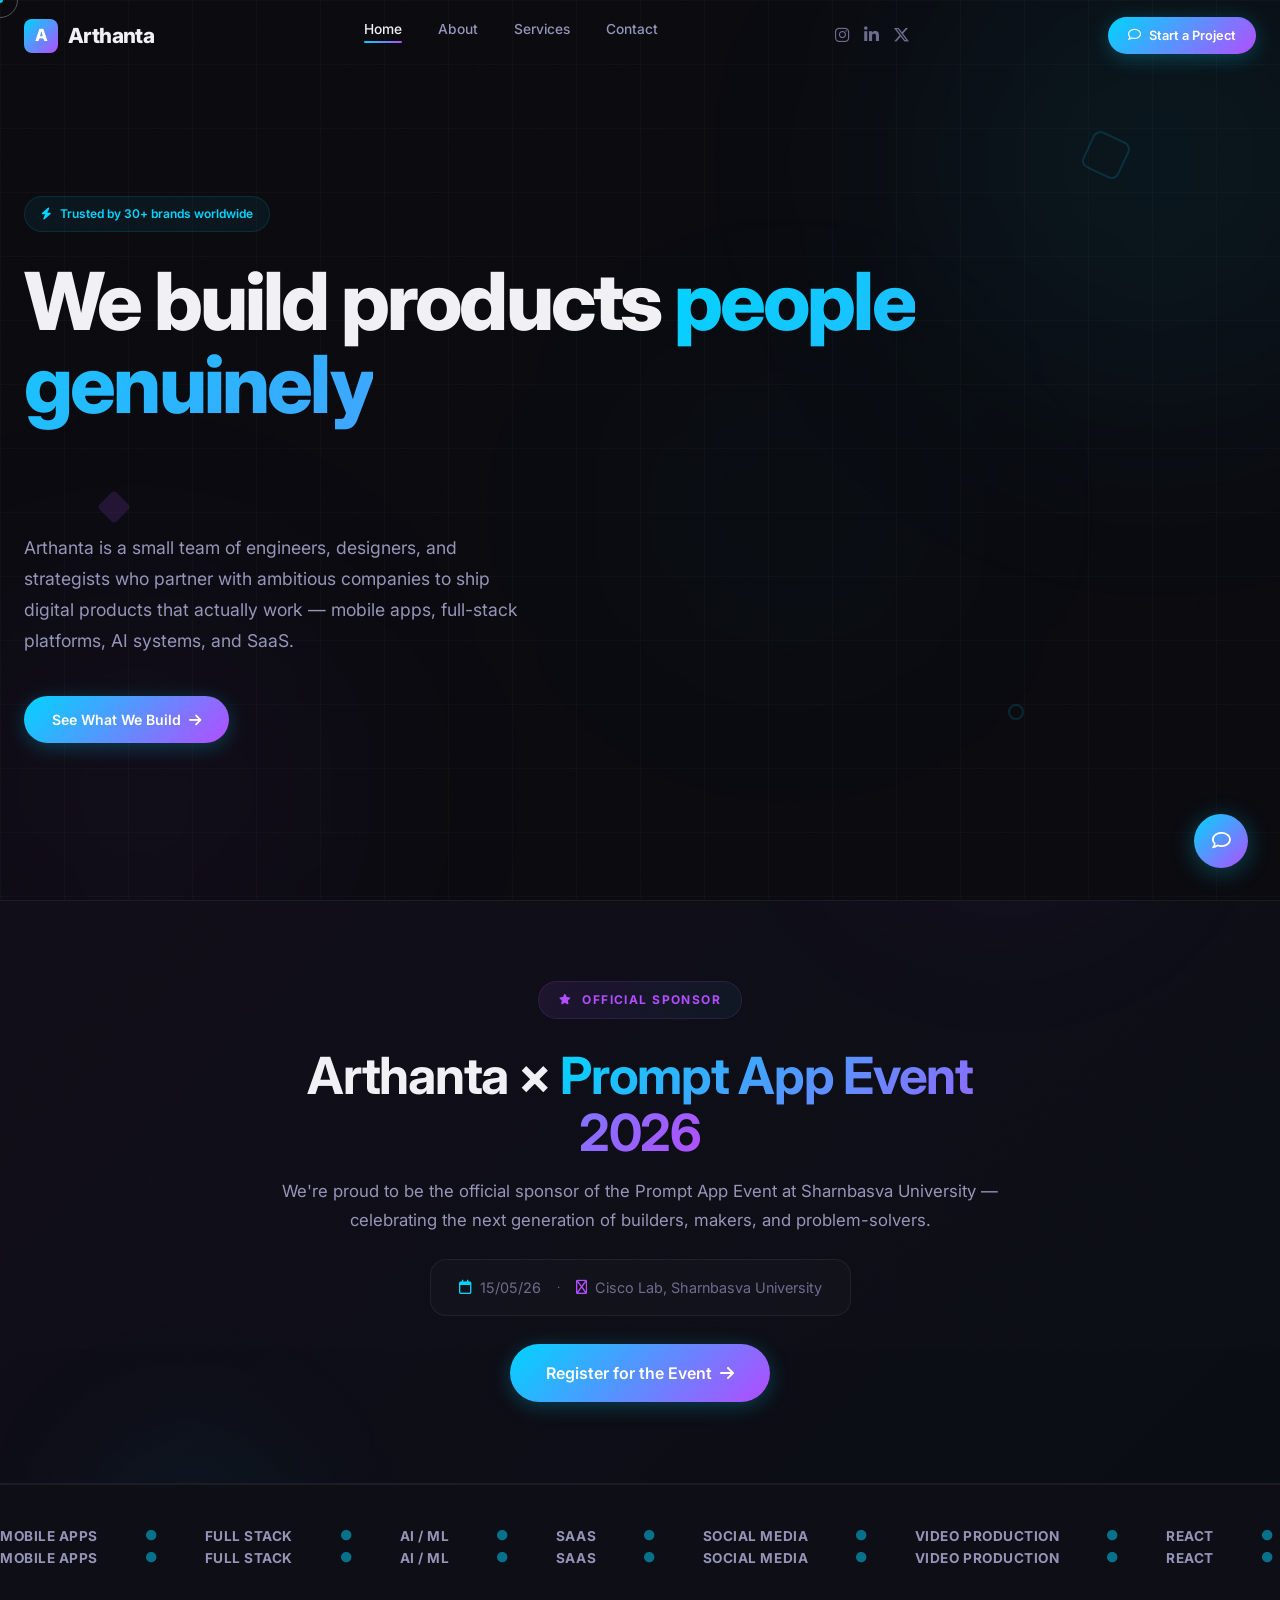
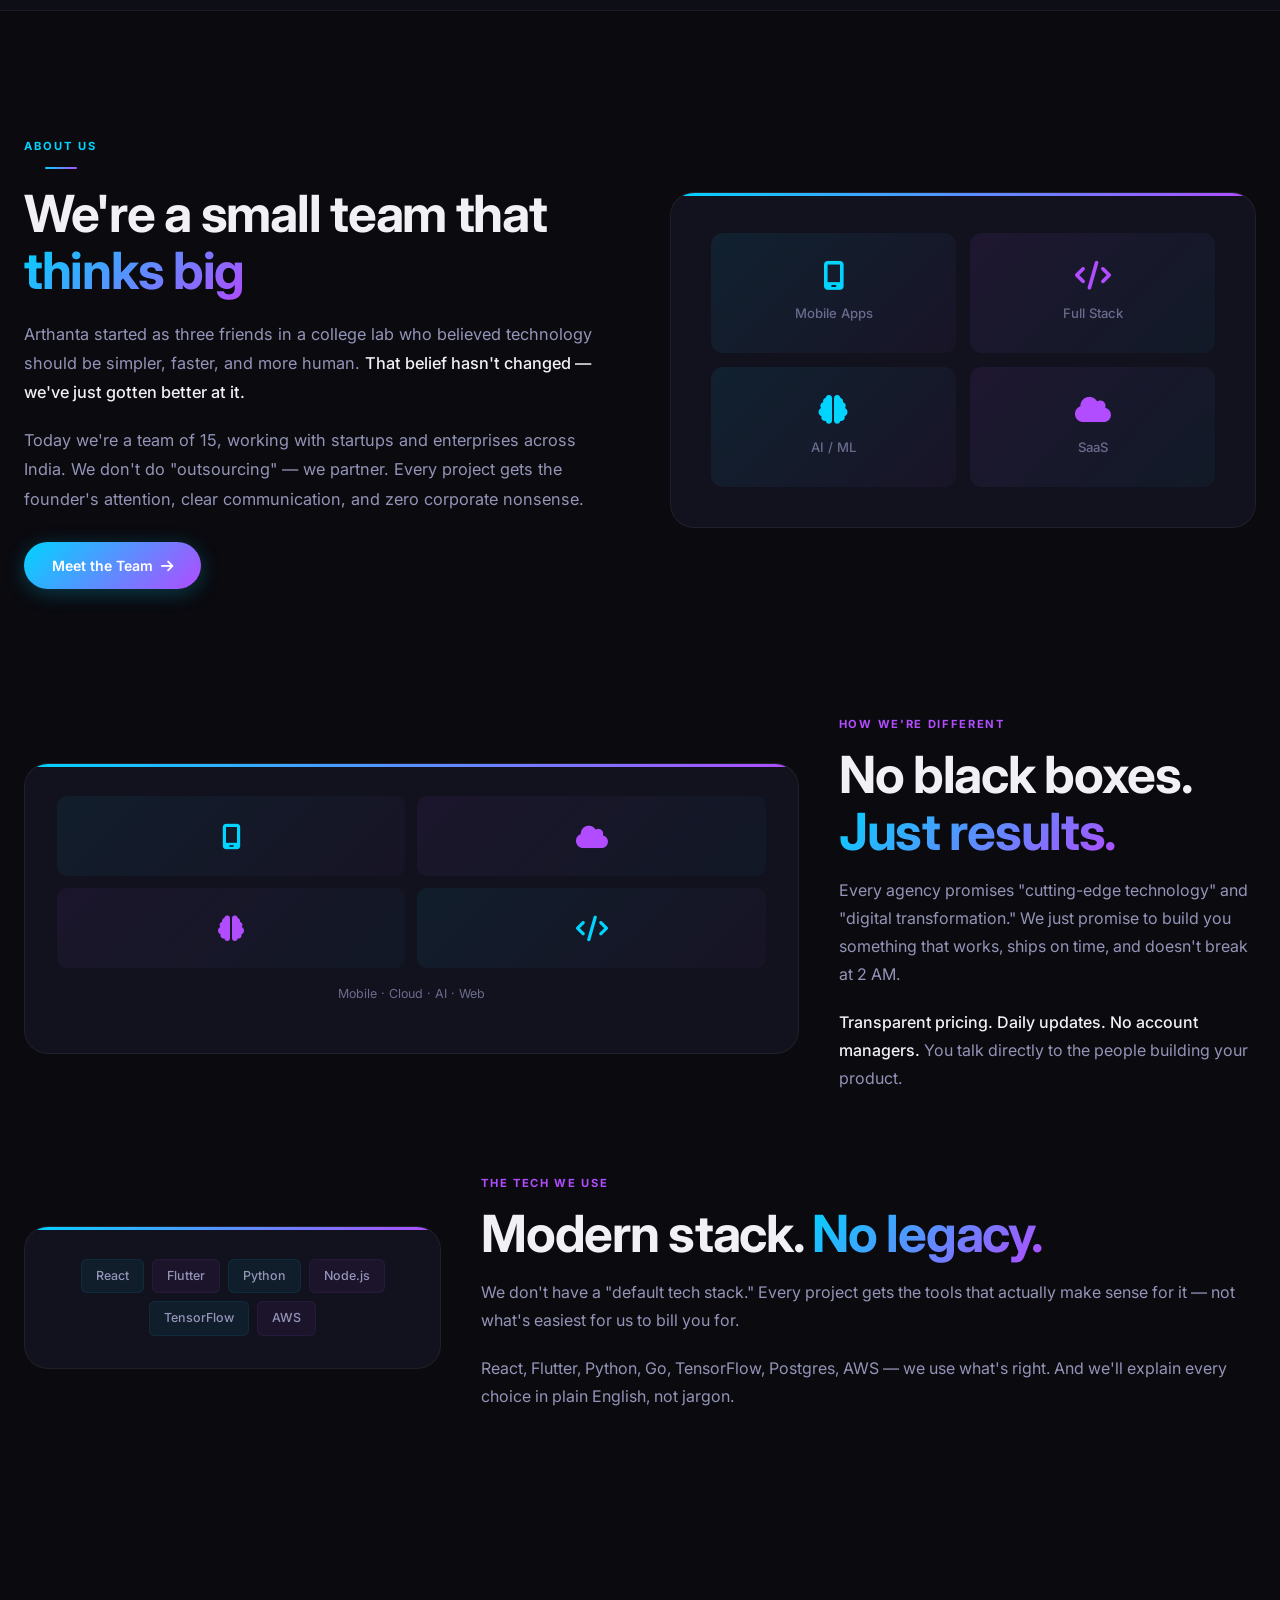
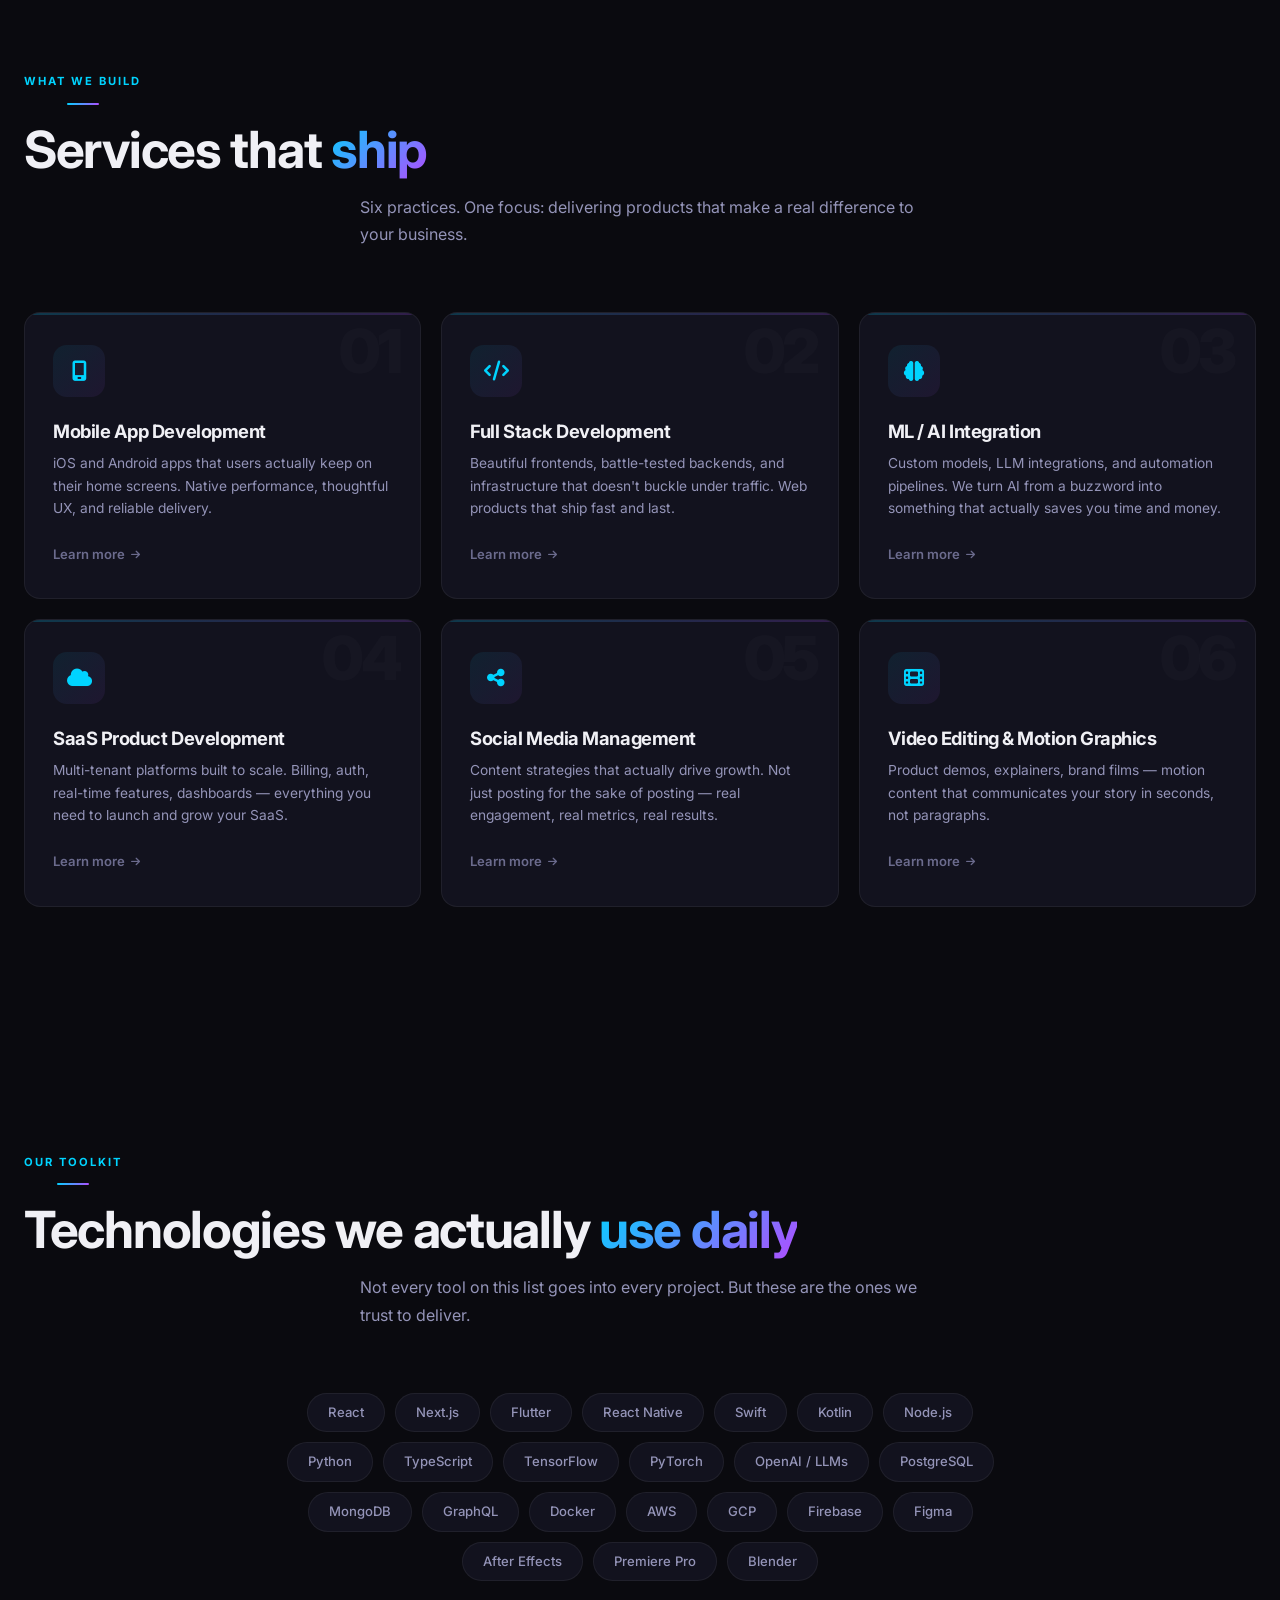
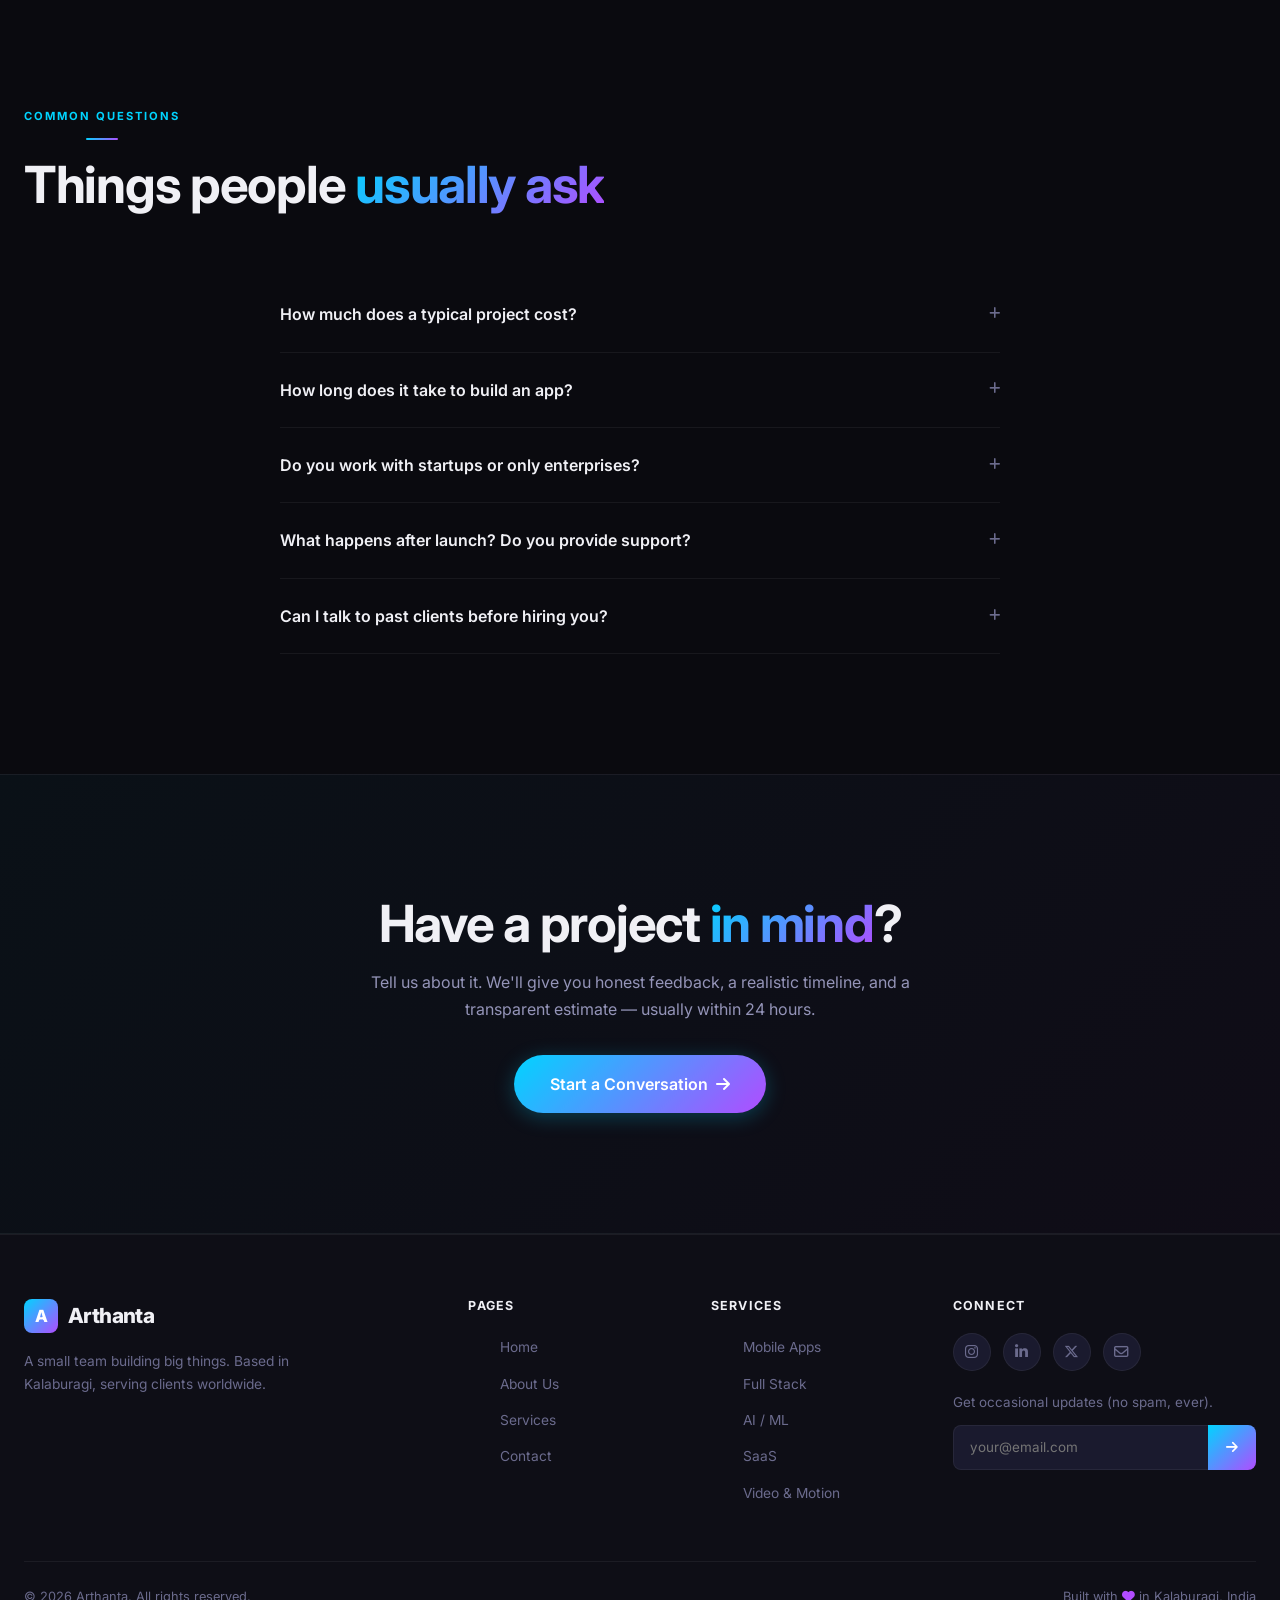
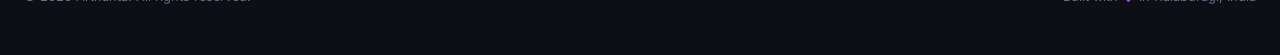
==== index.html @ 0fbeabec "first commit" ====
<!DOCTYPE html>
<html lang="en">
<head>
  <meta charset="UTF-8">
  <meta name="viewport" content="width=device-width, initial-scale=1.0">
  <title>Arthanta — Build products people love</title>
  <meta name="description" content="Arthanta is a technology agency that builds mobile apps, full-stack platforms, AI systems, and SaaS products for ambitious teams.">
  <meta name="keywords" content="tech agency, mobile app development, AI integration, SaaS development, full stack, video production">
  <meta name="author" content="Arthanta">
  <meta property="og:title" content="Arthanta — Build products people love">
  <meta property="og:description" content="Technology agency building mobile apps, full-stack platforms, AI systems, and SaaS products.">
  <meta property="og:type" content="website">
  <meta name="theme-color" content="#0a0a0f">

  <link rel="preconnect" href="https://fonts.googleapis.com">
  <link rel="preconnect" href="https://fonts.gstatic.com" crossorigin>
  <link href="https://fonts.googleapis.com/css2?family=Inter:wght@400;500;600;700;800;900&display=swap" rel="stylesheet">
  <link rel="stylesheet" href="https://cdnjs.cloudflare.com/ajax/libs/font-awesome/6.5.1/css/all.min.css">
  <link rel="stylesheet" href="https://cdn.jsdelivr.net/npm/bootstrap@5.3.2/dist/css/bootstrap.min.css">
  <link rel="stylesheet" href="css/style.css">
</head>
<body>

  <div class="loader">
    <div class="loader-ring"></div>
    <div class="loader-text">Arthanta</div>
  </div>

  <div class="noise-overlay"></div>
  <div class="scroll-progress"></div>
  <div class="cursor-dot"></div>
  <div class="cursor-ring"></div>

  <!-- ============================================
       NAVBAR
       ============================================ -->
  <nav class="navbar" role="navigation" aria-label="Main navigation">
    <div class="navbar-inner">
      <a href="index.html" class="navbar-logo">
        <span class="logo-mark">A</span>
        <span>Arthanta</span>
      </a>

      <ul class="navbar-links">
        <li><a href="index.html" class="active">Home</a></li>
        <li><a href="about.html">About</a></li>
        <li><a href="services.html">Services</a></li>
        <li><a href="contact.html">Contact</a></li>
      </ul>

      <div class="navbar-social">
        <a href="https://www.instagram.com/arthanta.tech?igsh=MXUxYXV5bG8zN2Z4bQ==" target="_blank" rel="noopener noreferrer" aria-label="Instagram"><i class="fa-brands fa-instagram"></i></a>
        <a href="https://www.linkedin.com/in/arthanta" target="_blank" rel="noopener noreferrer" aria-label="LinkedIn"><i class="fa-brands fa-linkedin-in"></i></a>
        <a href="https://x.com/ArthantaSystems" target="_blank" rel="noopener noreferrer" aria-label="X / Twitter"><i class="fa-brands fa-x-twitter"></i></a>
      </div>

      <div class="navbar-cta">
        <a href="contact.html" class="btn-arthanta btn-primary btn-sm">
          <i class="fa-regular fa-comment"></i> Start a Project
        </a>
      </div>

      <button class="navbar-toggle" aria-label="Toggle menu" aria-expanded="false">
        <span></span><span></span><span></span>
      </button>
    </div>
  </nav>

  <div class="mobile-menu-overlay"></div>
  <div class="mobile-menu">
    <a href="index.html">Home</a>
    <a href="about.html">About</a>
    <a href="services.html">Services</a>
    <a href="contact.html">Contact</a>
    <div style="margin-top:32px;">
      <a href="contact.html" class="btn-arthanta btn-primary" style="display:inline-flex;">
        <i class="fa-regular fa-comment"></i> Start a Project
      </a>
    </div>
    <div style="margin-top:24px;display:flex;gap:16px;">
      <a href="https://www.instagram.com/arthanta.tech?igsh=MXUxYXV5bG8zN2Z4bQ==" target="_blank" rel="noopener noreferrer" style="font-size:1.2rem;border:none;padding:0;"><i class="fa-brands fa-instagram"></i></a>
      <a href="https://www.linkedin.com/in/arthanta" target="_blank" rel="noopener noreferrer" style="font-size:1.2rem;border:none;padding:0;"><i class="fa-brands fa-linkedin-in"></i></a>
      <a href="https://x.com/ArthantaSystems" target="_blank" rel="noopener noreferrer" style="font-size:1.2rem;border:none;padding:0;"><i class="fa-brands fa-x-twitter"></i></a>
    </div>
  </div>

  <!-- ============================================
       HERO
       ============================================ -->
  <section class="hero" id="home">
    <div class="hero-bg">
      <div class="hero-grid"></div>
      <div class="hero-glow hero-glow-1"></div>
      <div class="hero-glow hero-glow-2"></div>
      <div class="hero-glow hero-glow-3"></div>
      <div class="hero-particles">
        <div class="particle"></div><div class="particle"></div><div class="particle"></div>
        <div class="particle"></div><div class="particle"></div><div class="particle"></div>
        <div class="particle"></div><div class="particle"></div><div class="particle"></div>
        <div class="particle"></div><div class="particle"></div><div class="particle"></div>
      </div>
      <div class="deco-float deco-float-1"></div>
      <div class="deco-float deco-float-2"></div>
      <div class="deco-float deco-float-3"></div>
    </div>

    <div class="hero-content">
      <div class="hero-badge">
        <i class="fa-solid fa-bolt"></i> Trusted by 30+ brands worldwide
      </div>

      <h1 class="hero-title heading-xl">
        <span class="line">We build products</span>
        <span class="line text-gradient">people genuinely<span class="text-scramble" style="display:block;margin-top:2px;">Cutting-Edge Technology</span></span>
      </h1>

      <p class="hero-subtitle">
        Arthanta is a small team of engineers, designers, and strategists who partner with ambitious companies to ship digital products that actually work — mobile apps, full-stack platforms, AI systems, and SaaS.
      </p>

      <div class="hero-actions">
        <a href="services.html" class="btn-arthanta btn-primary">
          See What We Build <i class="fa-solid fa-arrow-right"></i>
        </a>

      </div>
    </div>
  </section>

  <!-- ============================================
       SPONSORSHIP HERO
       ============================================ -->
  <section class="section" style="padding:80px 0;position:relative;overflow:hidden;background:linear-gradient(135deg,rgba(177,76,255,0.04),rgba(0,212,255,0.02));border-top:1px solid var(--color-border);border-bottom:1px solid var(--color-border);">
    <div style="position:absolute;inset:0;overflow:hidden;pointer-events:none;">
      <div style="position:absolute;width:300px;height:300px;background:rgba(177,76,255,0.06);border-radius:50%;filter:blur(80px);top:-50%;right:10%;"></div>
      <div style="position:absolute;width:250px;height:250px;background:rgba(0,212,255,0.04);border-radius:50%;filter:blur(60px);bottom:-30%;left:5%;"></div>
    </div>
    <div class="container-premium" style="position:relative;z-index:1;">
      <div class="reveal" style="text-align:center;max-width:720px;margin:0 auto;">
        <div style="display:inline-flex;align-items:center;gap:10px;padding:8px 20px;background:linear-gradient(135deg,rgba(177,76,255,0.1),rgba(0,212,255,0.05));border:1px solid rgba(177,76,255,0.15);border-radius:50px;font-size:0.75rem;font-weight:700;text-transform:uppercase;letter-spacing:0.12em;color:var(--color-accent-purple);margin-bottom:28px;">
          <i class="fa-solid fa-star" style="font-size:0.65rem;"></i> Official Sponsor
        </div>
        <h2 class="heading-lg" style="margin-bottom:16px;">
          Arthanta &times; <span class="text-gradient">Prompt App Event 2026</span>
        </h2>
        <p style="color:var(--color-text-secondary);font-size:1.05rem;margin-bottom:24px;line-height:1.7;">
          We're proud to be the official sponsor of the Prompt App Event at Sharnbasva University — celebrating the next generation of builders, makers, and problem-solvers.
        </p>
        <div style="display:inline-flex;align-items:center;gap:16px;flex-wrap:wrap;justify-content:center;padding:16px 28px;background:rgba(255,255,255,0.02);border:1px solid var(--color-border);border-radius:var(--radius-lg);">
          <span style="display:flex;align-items:center;gap:8px;color:var(--color-text-muted);font-size:0.9rem;"><i class="fa-regular fa-calendar" style="color:var(--color-accent-blue);"></i> 15/05/26</span>
          <span style="color:var(--color-text-muted);font-size:0.7rem;">&middot;</span>
          <span style="display:flex;align-items:center;gap:8px;color:var(--color-text-muted);font-size:0.9rem;"><i class="fa-regular fa-location-dot" style="color:var(--color-accent-purple);"></i> Cisco Lab, Sharnbasva University</span>
        </div>
        <div style="margin-top:28px;">
          <a href="https://forms.gle/QyEdY81WWQ8KAQU26" target="_blank" rel="noopener noreferrer" class="btn-arthanta btn-primary btn-lg" style="font-size:1rem;">
            Register for the Event <i class="fa-solid fa-arrow-right"></i>
          </a>
        </div>
      </div>
    </div>
  </section>

  <!-- ============================================
       MARQUEE
       ============================================ -->
  <div class="marquee-section">
    <div class="marquee-wrapper" style="overflow:hidden;">
      <div class="marquee-track">
        <span class="marquee-item"><strong>Mobile Apps</strong> <i class="fa-solid fa-circle"></i> <strong>Full Stack</strong> <i class="fa-solid fa-circle"></i> <strong>AI / ML</strong> <i class="fa-solid fa-circle"></i> <strong>SaaS</strong> <i class="fa-solid fa-circle"></i> <strong>Social Media</strong> <i class="fa-solid fa-circle"></i> <strong>Video Production</strong> <i class="fa-solid fa-circle"></i></span>
        <span class="marquee-item"><strong>React</strong> <i class="fa-solid fa-circle"></i> <strong>Flutter</strong> <i class="fa-solid fa-circle"></i> <strong>Python</strong> <i class="fa-solid fa-circle"></i> <strong>Node.js</strong> <i class="fa-solid fa-circle"></i> <strong>TensorFlow</strong> <i class="fa-solid fa-circle"></i> <strong>Swift</strong> <i class="fa-solid fa-circle"></i></span>
        <span class="marquee-item"><strong>iOS & Android</strong> <i class="fa-solid fa-circle"></i> <strong>Web Apps</strong> <i class="fa-solid fa-circle"></i> <strong>AI Pipelines</strong> <i class="fa-solid fa-circle"></i> <strong>Cloud Platforms</strong> <i class="fa-solid fa-circle"></i> <strong>Motion Design</strong> <i class="fa-solid fa-circle"></i></span>
      </div>
    </div>
  </div>

  <!-- ============================================
       ABOUT TEASER
       ============================================ -->
  <section class="section" id="about">
    <div class="container-premium">
      <div class="about-teaser-grid">
        <div class="reveal-left">
          <span class="section-label">About Us</span>
          <h2 class="heading-lg" style="margin-bottom:20px;">
            We're a small team that <span class="text-gradient">thinks big</span>
          </h2>
          <p style="color:var(--color-text-secondary);font-size:1.02rem;line-height:1.8;margin-bottom:18px;">
            Arthanta started as three friends in a college lab who believed technology should be simpler, faster, and more human. <span style="color:var(--color-text);font-weight:500;">That belief hasn't changed — we've just gotten better at it.</span>
          </p>
          <p style="color:var(--color-text-secondary);font-size:1.02rem;line-height:1.8;margin-bottom:28px;">
            Today we're a team of 15, working with startups and enterprises across India. We don't do "outsourcing" — we partner. Every project gets the founder's attention, clear communication, and zero corporate nonsense.
          </p>
          <a href="about.html" class="btn-arthanta btn-primary">
            Meet the Team <i class="fa-solid fa-arrow-right"></i>
          </a>
        </div>

        <div class="reveal-right">
          <div class="about-teaser-visual">
            <div class="visual-box">
              <div style="display:grid;grid-template-columns:1fr 1fr;gap:14px;">
                <div style="background:linear-gradient(135deg,rgba(0,212,255,0.08),rgba(177,76,255,0.04));border-radius:12px;padding:28px;text-align:center;">
                  <i class="fa-solid fa-mobile-screen" style="font-size:1.8rem;color:var(--color-accent-blue);"></i>
                  <div style="font-size:0.82rem;color:var(--color-text-muted);font-weight:500;margin-top:10px;">Mobile Apps</div>
                </div>
                <div style="background:linear-gradient(135deg,rgba(177,76,255,0.08),rgba(0,212,255,0.04));border-radius:12px;padding:28px;text-align:center;">
                  <i class="fa-solid fa-code" style="font-size:1.8rem;color:var(--color-accent-purple);"></i>
                  <div style="font-size:0.82rem;color:var(--color-text-muted);font-weight:500;margin-top:10px;">Full Stack</div>
                </div>
                <div style="background:linear-gradient(135deg,rgba(0,212,255,0.08),rgba(177,76,255,0.04));border-radius:12px;padding:28px;text-align:center;">
                  <i class="fa-solid fa-brain" style="font-size:1.8rem;color:var(--color-accent-blue);"></i>
                  <div style="font-size:0.82rem;color:var(--color-text-muted);font-weight:500;margin-top:10px;">AI / ML</div>
                </div>
                <div style="background:linear-gradient(135deg,rgba(177,76,255,0.08),rgba(0,212,255,0.04));border-radius:12px;padding:28px;text-align:center;">
                  <i class="fa-solid fa-cloud" style="font-size:1.8rem;color:var(--color-accent-purple);"></i>
                  <div style="font-size:0.82rem;color:var(--color-text-muted);font-weight:500;margin-top:10px;">SaaS</div>
                </div>
              </div>
            </div>
          </div>
        </div>
      </div>
    </div>
  </section>

  <!-- ============================================
       SHOWCASE (Asymmetrical)
       ============================================ -->
  <section class="section" style="padding-top:0;">
    <div class="container-premium">
      <div class="showcase-row reveal">
        <div class="showcase-visual">
          <div class="visual-box" style="padding:32px;">
            <div style="display:grid;grid-template-columns:1fr 1fr;gap:12px;">
              <div style="height:80px;background:linear-gradient(135deg,rgba(0,212,255,0.06),rgba(177,76,255,0.03));border-radius:10px;display:flex;align-items:center;justify-content:center;font-size:1.6rem;color:var(--color-accent-blue);"><i class="fa-solid fa-mobile-screen"></i></div>
              <div style="height:80px;background:linear-gradient(135deg,rgba(177,76,255,0.06),rgba(0,212,255,0.03));border-radius:10px;display:flex;align-items:center;justify-content:center;font-size:1.6rem;color:var(--color-accent-purple);"><i class="fa-solid fa-cloud"></i></div>
              <div style="height:80px;background:linear-gradient(135deg,rgba(177,76,255,0.06),rgba(0,212,255,0.03));border-radius:10px;display:flex;align-items:center;justify-content:center;font-size:1.6rem;color:var(--color-accent-purple);"><i class="fa-solid fa-brain"></i></div>
              <div style="height:80px;background:linear-gradient(135deg,rgba(0,212,255,0.06),rgba(177,76,255,0.03));border-radius:10px;display:flex;align-items:center;justify-content:center;font-size:1.6rem;color:var(--color-accent-blue);"><i class="fa-solid fa-code"></i></div>
            </div>
            <p style="color:var(--color-text-muted);font-size:0.78rem;text-align:center;margin-top:16px;">Mobile &middot; Cloud &middot; AI &middot; Web</p>
          </div>
        </div>
        <div class="showcase-content">
          <div class="showcase-tag">How we're different</div>
          <h2 class="heading-lg" style="margin-bottom:16px;">
            No black boxes. <span class="text-gradient">Just results.</span>
          </h2>
          <p style="color:var(--color-text-secondary);font-size:1rem;line-height:1.75;margin-bottom:20px;">
            Every agency promises "cutting-edge technology" and "digital transformation." We just promise to build you something that works, ships on time, and doesn't break at 2 AM.
          </p>
          <p style="color:var(--color-text-secondary);font-size:1rem;line-height:1.75;">
            <span style="color:var(--color-text);font-weight:500;">Transparent pricing. Daily updates. No account managers.</span> You talk directly to the people building your product.
          </p>
        </div>
      </div>

      <div class="showcase-row reverse reveal" style="margin-top:60px;">
        <div class="showcase-content">
          <div class="showcase-tag">The tech we use</div>
          <h2 class="heading-lg" style="margin-bottom:16px;">
            Modern stack. <span class="text-gradient">No legacy.</span>
          </h2>
          <p style="color:var(--color-text-secondary);font-size:1rem;line-height:1.75;margin-bottom:20px;">
            We don't have a "default tech stack." Every project gets the tools that actually make sense for it — not what's easiest for us to bill you for.
          </p>
          <p style="color:var(--color-text-secondary);font-size:1rem;line-height:1.75;">
            React, Flutter, Python, Go, TensorFlow, Postgres, AWS — we use what's right. And we'll explain every choice in plain English, not jargon.
          </p>
        </div>
        <div class="showcase-visual">
          <div class="visual-box" style="padding:32px;">
            <div style="display:flex;flex-wrap:wrap;gap:8px;justify-content:center;">
              <span style="padding:6px 14px;background:rgba(0,212,255,0.06);border:1px solid rgba(0,212,255,0.08);border-radius:6px;font-size:0.78rem;color:var(--color-text-secondary);font-weight:500;">React</span>
              <span style="padding:6px 14px;background:rgba(177,76,255,0.06);border:1px solid rgba(177,76,255,0.08);border-radius:6px;font-size:0.78rem;color:var(--color-text-secondary);font-weight:500;">Flutter</span>
              <span style="padding:6px 14px;background:rgba(0,212,255,0.06);border:1px solid rgba(0,212,255,0.08);border-radius:6px;font-size:0.78rem;color:var(--color-text-secondary);font-weight:500;">Python</span>
              <span style="padding:6px 14px;background:rgba(177,76,255,0.06);border:1px solid rgba(177,76,255,0.08);border-radius:6px;font-size:0.78rem;color:var(--color-text-secondary);font-weight:500;">Node.js</span>
              <span style="padding:6px 14px;background:rgba(0,212,255,0.06);border:1px solid rgba(0,212,255,0.08);border-radius:6px;font-size:0.78rem;color:var(--color-text-secondary);font-weight:500;">TensorFlow</span>
              <span style="padding:6px 14px;background:rgba(177,76,255,0.06);border:1px solid rgba(177,76,255,0.08);border-radius:6px;font-size:0.78rem;color:var(--color-text-secondary);font-weight:500;">AWS</span>
            </div>
          </div>
        </div>
      </div>
    </div>
  </section>

  <!-- ============================================
       SERVICES
       ============================================ -->
  <section class="section" id="services">
    <div class="container-premium">
      <div class="section-header reveal">
        <span class="section-label">What We Build</span>
        <h2 class="heading-lg">Services that <span class="text-gradient">ship</span></h2>
        <p class="section-subtitle">Six practices. One focus: delivering products that make a real difference to your business.</p>
      </div>

      <div class="services-grid stagger-children">
        <div class="service-card" data-service="mobile-app">
          <span class="card-num">01</span>
          <div class="service-card-icon"><i class="fa-solid fa-mobile-screen"></i></div>
          <h3>Mobile App Development</h3>
          <p>iOS and Android apps that users actually keep on their home screens. Native performance, thoughtful UX, and reliable delivery.</p>
          <span class="card-cta">Learn more <i class="fa-solid fa-arrow-right"></i></span>
        </div>

        <div class="service-card" data-service="fullstack">
          <span class="card-num">02</span>
          <div class="service-card-icon"><i class="fa-solid fa-code"></i></div>
          <h3>Full Stack Development</h3>
          <p>Beautiful frontends, battle-tested backends, and infrastructure that doesn't buckle under traffic. Web products that ship fast and last.</p>
          <span class="card-cta">Learn more <i class="fa-solid fa-arrow-right"></i></span>
        </div>

        <div class="service-card" data-service="ml-ai">
          <span class="card-num">03</span>
          <div class="service-card-icon"><i class="fa-solid fa-brain"></i></div>
          <h3>ML / AI Integration</h3>
          <p>Custom models, LLM integrations, and automation pipelines. We turn AI from a buzzword into something that actually saves you time and money.</p>
          <span class="card-cta">Learn more <i class="fa-solid fa-arrow-right"></i></span>
        </div>

        <div class="service-card" data-service="saas">
          <span class="card-num">04</span>
          <div class="service-card-icon"><i class="fa-solid fa-cloud"></i></div>
          <h3>SaaS Product Development</h3>
          <p>Multi-tenant platforms built to scale. Billing, auth, real-time features, dashboards — everything you need to launch and grow your SaaS.</p>
          <span class="card-cta">Learn more <i class="fa-solid fa-arrow-right"></i></span>
        </div>

        <div class="service-card" data-service="social-media">
          <span class="card-num">05</span>
          <div class="service-card-icon"><i class="fa-solid fa-share-nodes"></i></div>
          <h3>Social Media Management</h3>
          <p>Content strategies that actually drive growth. Not just posting for the sake of posting — real engagement, real metrics, real results.</p>
          <span class="card-cta">Learn more <i class="fa-solid fa-arrow-right"></i></span>
        </div>

        <div class="service-card" data-service="video-editing">
          <span class="card-num">06</span>
          <div class="service-card-icon"><i class="fa-solid fa-film"></i></div>
          <h3>Video Editing & Motion Graphics</h3>
          <p>Product demos, explainers, brand films — motion content that communicates your story in seconds, not paragraphs.</p>
          <span class="card-cta">Learn more <i class="fa-solid fa-arrow-right"></i></span>
        </div>
      </div>
    </div>
  </section>

  <!-- ============================================
       SUPERPOWERS
       ============================================ -->
  <section class="section" id="superpowers">
    <div class="container-premium">
      <div class="section-header reveal">
        <span class="section-label">Our Toolkit</span>
        <h2 class="heading-lg">Technologies we actually <span class="text-gradient">use daily</span></h2>
        <p class="section-subtitle">Not every tool on this list goes into every project. But these are the ones we trust to deliver.</p>
      </div>

      <div class="superpowers-grid reveal">
        <span class="superpower-tag">React</span>
        <span class="superpower-tag">Next.js</span>
        <span class="superpower-tag">Flutter</span>
        <span class="superpower-tag">React Native</span>
        <span class="superpower-tag">Swift</span>
        <span class="superpower-tag">Kotlin</span>
        <span class="superpower-tag">Node.js</span>
        <span class="superpower-tag">Python</span>
        <span class="superpower-tag">TypeScript</span>
        <span class="superpower-tag">TensorFlow</span>
        <span class="superpower-tag">PyTorch</span>
        <span class="superpower-tag">OpenAI / LLMs</span>
        <span class="superpower-tag">PostgreSQL</span>
        <span class="superpower-tag">MongoDB</span>
        <span class="superpower-tag">GraphQL</span>
        <span class="superpower-tag">Docker</span>
        <span class="superpower-tag">AWS</span>
        <span class="superpower-tag">GCP</span>
        <span class="superpower-tag">Firebase</span>
        <span class="superpower-tag">Figma</span>
        <span class="superpower-tag">After Effects</span>
        <span class="superpower-tag">Premiere Pro</span>
        <span class="superpower-tag">Blender</span>
      </div>
    </div>
  </section>

  <!-- ============================================
       FAQ
       ============================================ -->
  <section class="section" id="faq" style="padding-top:0;">
    <div class="container-premium">
      <div class="section-header reveal">
        <span class="section-label">Common Questions</span>
        <h2 class="heading-lg">Things people <span class="text-gradient">usually ask</span></h2>
      </div>

      <div class="faq-list reveal">
        <div class="faq-item">
          <button class="faq-question">
            <span>How much does a typical project cost?</span>
            <i class="fa-solid fa-plus"></i>
          </button>
          <div class="faq-answer">
            <p>It depends on scope, but we're transparent about pricing from day one. Most projects range from Rs.3L to Rs.25L. We'll give you a detailed estimate after a free discovery call — no pressure, no sales pitch.</p>
          </div>
        </div>
        <div class="faq-item">
          <button class="faq-question">
            <span>How long does it take to build an app?</span>
            <i class="fa-solid fa-plus"></i>
          </button>
          <div class="faq-answer">
            <p>A well-scoped MVP typically takes 8-14 weeks. Complex platforms can take 4-6 months. We'll break it into phases so you're not waiting months to see something real.</p>
          </div>
        </div>
        <div class="faq-item">
          <button class="faq-question">
            <span>Do you work with startups or only enterprises?</span>
            <i class="fa-solid fa-plus"></i>
          </button>
          <div class="faq-answer">
            <p>Both. We've built MVPs for pre-seed startups and enterprise platforms serving thousands of users. What matters to us is the quality of the idea and the team behind it — not the size of your company.</p>
          </div>
        </div>
        <div class="faq-item">
          <button class="faq-question">
            <span>What happens after launch? Do you provide support?</span>
            <i class="fa-solid fa-plus"></i>
          </button>
          <div class="faq-answer">
            <p>Absolutely. We offer post-launch maintenance, monitoring, and ongoing development retainer options. We don't build and disappear — we're invested in your product's long-term success.</p>
          </div>
        </div>
        <div class="faq-item">
          <button class="faq-question">
            <span>Can I talk to past clients before hiring you?</span>
            <i class="fa-solid fa-plus"></i>
          </button>
          <div class="faq-answer">
            <p>Yes, and we encourage it. We'll connect you with founders and product leads who can speak honestly about their experience working with us. No filtered references — just real conversations.</p>
          </div>
        </div>
      </div>
    </div>
  </section>

  <!-- ============================================
       CONTACT CTA
       ============================================ -->
  <section class="section cta-section" id="contact">
    <div class="container-premium">
      <div class="cta-content reveal">
        <h2 class="heading-lg">Have a project <span class="text-gradient">in mind</span>?</h2>
        <p>Tell us about it. We'll give you honest feedback, a realistic timeline, and a transparent estimate — usually within 24 hours.</p>
        <a href="contact.html" class="btn-arthanta btn-primary btn-lg">
          Start a Conversation <i class="fa-solid fa-arrow-right"></i>
        </a>
      </div>
    </div>
  </section>

  <!-- ============================================
       FOOTER
       ============================================ -->
  <footer class="footer">
    <div class="footer-grid">
      <div class="footer-brand">
        <a href="index.html" class="navbar-logo" style="margin-bottom:16px;">
          <span class="logo-mark">A</span>
          <span>Arthanta</span>
        </a>
        <p>A small team building big things. Based in Kalaburagi, serving clients worldwide.</p>
      </div>
      <div>
        <h4 class="footer-heading">Pages</h4>
        <ul class="footer-links">
          <li><a href="index.html">Home</a></li>
          <li><a href="about.html">About Us</a></li>
          <li><a href="services.html">Services</a></li>
          <li><a href="contact.html">Contact</a></li>
        </ul>
      </div>
      <div>
        <h4 class="footer-heading">Services</h4>
        <ul class="footer-links">
          <li><a href="services.html">Mobile Apps</a></li>
          <li><a href="services.html">Full Stack</a></li>
          <li><a href="services.html">AI / ML</a></li>
          <li><a href="services.html">SaaS</a></li>
          <li><a href="services.html">Video & Motion</a></li>
        </ul>
      </div>
      <div>
        <h4 class="footer-heading">Connect</h4>
        <div class="footer-social">
          <a href="https://www.instagram.com/arthanta.tech?igsh=MXUxYXV5bG8zN2Z4bQ==" target="_blank" rel="noopener noreferrer" aria-label="Instagram"><i class="fa-brands fa-instagram"></i></a>
          <a href="https://www.linkedin.com/in/arthanta" target="_blank" rel="noopener noreferrer" aria-label="LinkedIn"><i class="fa-brands fa-linkedin-in"></i></a>
          <a href="https://x.com/ArthantaSystems" target="_blank" rel="noopener noreferrer" aria-label="X / Twitter"><i class="fa-brands fa-x-twitter"></i></a>
          <a href="mailto:arthanta.systems@gmail.com" aria-label="Email"><i class="fa-regular fa-envelope"></i></a>
        </div>
        <div class="footer-newsletter">
          <p>Get occasional updates (no spam, ever).</p>
          <form action="https://formspree.io/f/mojroqne" method="POST">
            <input type="hidden" name="_subject" value="Newsletter Subscription — Arthanta">
            <div class="input-group">
              <input type="email" name="email" placeholder="your@email.com" required aria-label="Email">
              <button type="submit"><i class="fa-solid fa-arrow-right"></i></button>
            </div>
          </form>
        </div>
      </div>
    </div>
    <div class="footer-bottom">
      <p>&copy; 2026 Arthanta. All rights reserved.</p>
      <p>Built with <i class="fa-solid fa-heart" style="color:#b14cff;"></i> in Kalaburagi, India</p>
    </div>
  </footer>

  <!-- ============================================
       MODAL
       ============================================ -->
  <div class="modal-overlay" role="dialog" aria-modal="true" aria-label="Service details">
    <div class="modal">
      <div class="modal-header">
        <div class="modal-header-icon"><i class="fa-solid fa-mobile-screen"></i></div>
        <button class="modal-close" aria-label="Close"><i class="fa-solid fa-xmark"></i></button>
      </div>
      <div class="modal-body">
        <h2>Mobile App Development</h2>
        <p class="modal-desc">We build apps people love to use. Native and cross-platform, from first sketch to App Store launch.</p>
        <h4>Technologies</h4>
        <div class="modal-tags">
          <span class="modal-tag">React Native</span>
          <span class="modal-tag">Flutter</span>
          <span class="modal-tag">Swift</span>
        </div>
        <h4>Key Benefits</h4>
        <ul class="modal-benefits">
          <li><i class="fa-solid fa-check"></i> Native performance</li>
          <li><i class="fa-solid fa-check"></i> Scalable architecture</li>
        </ul>
      </div>
    </div>
  </div>

  <div class="floating-cta">
    <span class="cta-tooltip">Free Consultation</span>
    <a href="contact.html" class="floating-btn" aria-label="Get free consultation">
      <i class="fa-regular fa-comment"></i>
    </a>
  </div>

  <script src="https://cdn.jsdelivr.net/npm/bootstrap@5.3.2/dist/js/bootstrap.bundle.min.js"></script>
  <script src="js/script.js"></script>
</body>
</html>
---- css/style.css ----
/* ============================================
   ARTHANTA — Premium Tech Agency
   Style Sheet v2
   ============================================ */

/* ---------- CSS Custom Properties ---------- */
:root {
  --color-bg: #0a0a0f;
  --color-bg-alt: #0e0e16;
  --color-bg-card: #12121e;
  --color-bg-elevated: #1a1a2e;
  --color-surface: #16162a;
  --color-border: rgba(255, 255, 255, 0.06);
  --color-border-light: rgba(255, 255, 255, 0.12);
  --color-text: #f0f0f5;
  --color-text-secondary: #9494b8;
  --color-text-muted: #6b6b8d;
  --color-accent-blue: #00d4ff;
  --color-accent-purple: #b14cff;
  --color-accent-gradient: linear-gradient(135deg, #00d4ff, #b14cff);
  --color-accent-gradient-2: linear-gradient(135deg, #b14cff, #00d4ff);
  --color-glow-blue: rgba(0, 212, 255, 0.3);
  --color-glow-purple: rgba(177, 76, 255, 0.3);
  --color-success: #00e676;
  --font-sans: 'Inter', -apple-system, BlinkMacSystemFont, 'Segoe UI', Roboto, sans-serif;
  --font-display: 'Inter', -apple-system, BlinkMacSystemFont, 'Segoe UI', sans-serif;
  --radius-sm: 8px;
  --radius-md: 12px;
  --radius-lg: 16px;
  --radius-xl: 24px;
  --radius-2xl: 32px;
  --radius-full: 50%;
  --shadow-sm: 0 2px 8px rgba(0, 0, 0, 0.3);
  --shadow-md: 0 8px 32px rgba(0, 0, 0, 0.4);
  --shadow-lg: 0 16px 48px rgba(0, 0, 0, 0.5);
  --shadow-xl: 0 32px 64px rgba(0, 0, 0, 0.6);
  --shadow-glow-blue: 0 0 30px rgba(0, 212, 255, 0.15);
  --shadow-glow-purple: 0 0 30px rgba(177, 76, 255, 0.15);
  --transition-fast: 0.2s cubic-bezier(0.16, 1, 0.3, 1);
  --transition-base: 0.4s cubic-bezier(0.16, 1, 0.3, 1);
  --transition-slow: 0.6s cubic-bezier(0.16, 1, 0.3, 1);
  --transition-spring: 0.6s cubic-bezier(0.34, 1.56, 0.64, 1);
  --nav-height: 72px;
}

/* ---------- Reset & Base ---------- */
*, *::before, *::after {
  margin: 0;
  padding: 0;
  box-sizing: border-box;
}

html {
  scroll-behavior: smooth;
  -webkit-font-smoothing: antialiased;
  -moz-osx-font-smoothing: grayscale;
}

body {
  font-family: var(--font-sans);
  background-color: var(--color-bg);
  color: var(--color-text);
  line-height: 1.65;
  overflow-x: hidden;
  cursor: none;
}

body a, body button, body input, body textarea, body select {
  cursor: none;
}

::selection {
  background: var(--color-accent-purple);
  color: #fff;
}

img { max-width: 100%; height: auto; display: block; }

a {
  color: var(--color-accent-blue);
  text-decoration: none;
  transition: color var(--transition-fast);
}
a:hover { color: var(--color-accent-purple); }

/* ---------- Grain / Noise Texture ---------- */
.noise-overlay {
  position: fixed;
  top: 0;
  left: 0;
  width: 100%;
  height: 100%;
  pointer-events: none;
  z-index: 9999;
  opacity: 0.35;
  mix-blend-mode: overlay;
}
.noise-overlay::after {
  content: '';
  position: absolute;
  inset: -50%;
  width: 200%;
  height: 200%;
  background-image: url("data:image/svg+xml,%3Csvg viewBox='0 0 512 512' xmlns='http://www.w3.org/2000/svg'%3E%3Cfilter id='noise'%3E%3CfeTurbulence type='fractalNoise' baseFrequency='0.9' numOctaves='4' stitchTiles='stitch'/%3E%3C/filter%3E%3Crect width='100%25' height='100%25' filter='url(%23noise)' opacity='1'/%3E%3C/svg%3E");
  background-repeat: repeat;
  animation: noiseShift 0.4s steps(4) infinite;
  opacity: 0.15;
}
@keyframes noiseShift {
  0% { transform: translate(0, 0); }
  25% { transform: translate(-5%, -5%); }
  50% { transform: translate(-10%, 5%); }
  75% { transform: translate(5%, -10%); }
  100% { transform: translate(0, 0); }
}

/* ---------- Custom Cursor ---------- */
.cursor-dot {
  position: fixed;
  width: 6px;
  height: 6px;
  background: var(--color-accent-blue);
  border-radius: var(--radius-full);
  pointer-events: none;
  z-index: 10000;
  transform: translate(-50%, -50%);
  transition: width 0.2s, height 0.2s, background 0.2s;
  mix-blend-mode: difference;
}

.cursor-ring {
  position: fixed;
  width: 36px;
  height: 36px;
  border: 1.5px solid rgba(255, 255, 255, 0.3);
  border-radius: var(--radius-full);
  pointer-events: none;
  z-index: 10000;
  transform: translate(-50%, -50%);
  transition: width 0.3s ease, height 0.3s ease, border-color 0.3s ease, background 0.3s ease;
}

.cursor-ring.hover {
  width: 56px;
  height: 56px;
  border-color: var(--color-accent-blue);
  background: rgba(0, 212, 255, 0.06);
}

.cursor-ring.hide {
  opacity: 0;
}

.cursor-dot.hide {
  opacity: 0;
}

/* ---------- Scroll Progress Bar ---------- */
.scroll-progress {
  position: fixed;
  top: 0;
  left: 0;
  width: 0;
  height: 2px;
  background: var(--color-accent-gradient);
  z-index: 10001;
  transition: width 0.05s linear;
}

/* ---------- Typography ---------- */
h1, h2, h3, h4, h5, h6 {
  font-family: var(--font-display);
  font-weight: 700;
  line-height: 1.12;
  letter-spacing: -0.025em;
}

.heading-xl {
  font-size: clamp(2.6rem, 7vw, 5rem);
  font-weight: 800;
  line-height: 1.03;
  letter-spacing: -0.035em;
}

.heading-lg {
  font-size: clamp(2rem, 4vw, 3.2rem);
  font-weight: 700;
  letter-spacing: -0.025em;
}

.heading-md {
  font-size: clamp(1.3rem, 2.5vw, 1.8rem);
  font-weight: 600;
}

.heading-sm {
  font-size: clamp(1.05rem, 1.8vw, 1.25rem);
  font-weight: 600;
}

.text-gradient {
  background: var(--color-accent-gradient);
  -webkit-background-clip: text;
  background-clip: text;
  -webkit-text-fill-color: transparent;
}

.text-gradient-reverse {
  background: var(--color-accent-gradient-2);
  -webkit-background-clip: text;
  background-clip: text;
  -webkit-text-fill-color: transparent;
}

/* ---------- Word-level highlight ---------- */
.word-highlight {
  display: inline-block;
  position: relative;
}
.word-highlight::after {
  content: '';
  position: absolute;
  bottom: 2px;
  left: -2px;
  right: -2px;
  height: 8px;
  background: linear-gradient(135deg, rgba(0, 212, 255, 0.2), rgba(177, 76, 255, 0.15));
  border-radius: 4px;
  z-index: -1;
}

/* ---------- Button Styles ---------- */
.btn-arthanta {
  display: inline-flex;
  align-items: center;
  gap: 8px;
  padding: 12px 28px;
  border-radius: 50px;
  font-family: var(--font-sans);
  font-weight: 600;
  font-size: 0.88rem;
  border: none;
  cursor: none;
  transition: transform var(--transition-spring), box-shadow var(--transition-base), background var(--transition-base);
  position: relative;
  overflow: hidden;
  text-decoration: none;
  will-change: transform;
}

.btn-primary {
  background: var(--color-accent-gradient);
  color: #fff !important;
  box-shadow: 0 4px 20px rgba(0, 212, 255, 0.25);
}
.btn-primary:hover {
  transform: translateY(-2px) scale(1.02);
  box-shadow: 0 8px 40px rgba(0, 212, 255, 0.35);
  color: #fff !important;
}
.btn-primary:active {
  transform: scale(0.97);
}

.btn-secondary {
  background: transparent;
  color: var(--color-text) !important;
  border: 1px solid var(--color-border-light);
}
.btn-secondary:hover {
  border-color: var(--color-accent-blue);
  background: rgba(0, 212, 255, 0.05);
  transform: translateY(-2px);
  color: var(--color-text) !important;
}

.btn-outline-glow {
  background: transparent;
  color: var(--color-text) !important;
  border: 1px solid var(--color-border-light);
  position: relative;
}
.btn-outline-glow::before {
  content: '';
  position: absolute;
  inset: -1px;
  border-radius: 50px;
  padding: 1px;
  background: var(--color-accent-gradient);
  -webkit-mask: linear-gradient(#fff 0 0) content-box, linear-gradient(#fff 0 0);
  -webkit-mask-composite: xor;
  mask-composite: exclude;
  opacity: 0;
  transition: opacity var(--transition-base);
}
.btn-outline-glow:hover::before {
  opacity: 1;
}
.btn-outline-glow:hover {
  transform: translateY(-2px);
  box-shadow: var(--shadow-glow-blue);
}

.btn-sm {
  padding: 8px 20px;
  font-size: 0.8rem;
}

.btn-lg {
  padding: 16px 36px;
  font-size: 1rem;
}

/* ---------- Section Styles ---------- */
.section {
  padding: 120px 0;
  position: relative;
}

.section-header {
  margin-bottom: 64px;
}

.section-header.left {
  text-align: left;
}
.section-header.left .section-label::after {
  margin: 12px 0 0;
}

.section-label {
  display: inline-block;
  font-size: 0.7rem;
  font-weight: 700;
  text-transform: uppercase;
  letter-spacing: 0.18em;
  color: var(--color-accent-blue);
  margin-bottom: 16px;
  position: relative;
}
.section-label::after {
  content: '';
  display: block;
  width: 32px;
  height: 2px;
  background: var(--color-accent-gradient);
  margin: 12px auto 0;
  border-radius: 2px;
}

.section-subtitle {
  color: var(--color-text-secondary);
  font-size: 1rem;
  max-width: 560px;
  margin: 16px auto 0;
  line-height: 1.7;
}
.section-header.left .section-subtitle {
  margin: 16px 0 0;
}

/* ---------- Section Dividers ---------- */
.section-divider {
  position: absolute;
  left: 0;
  right: 0;
  height: 60px;
  pointer-events: none;
  z-index: 1;
}
.section-divider.top {
  top: -1px;
  background: var(--color-bg);
  clip-path: polygon(0 0, 100% 0, 100% 100%, 0 40%);
}
.section-divider.bottom {
  bottom: -1px;
  background: var(--color-bg);
  clip-path: polygon(0 60%, 100% 0, 100% 100%, 0 100%);
}

/* ---------- Decorative Elements ---------- */
.deco-dot-grid {
  position: absolute;
  width: 120px;
  height: 120px;
  pointer-events: none;
  z-index: 0;
}
.deco-dot-grid::after {
  content: '';
  position: absolute;
  inset: 0;
  background-image: radial-gradient(circle, rgba(255,255,255,0.04) 1.5px, transparent 1.5px);
  background-size: 16px 16px;
}
.deco-dot-grid.top-right { top: 40px; right: 40px; }
.deco-dot-grid.bottom-left { bottom: 40px; left: 40px; }

.deco-circle {
  position: absolute;
  border-radius: var(--radius-full);
  pointer-events: none;
  z-index: 0;
}
.deco-circle-1 {
  width: 300px;
  height: 300px;
  border: 1px solid rgba(0, 212, 255, 0.04);
  top: -100px;
  right: -60px;
}
.deco-circle-2 {
  width: 200px;
  height: 200px;
  border: 1px solid rgba(177, 76, 255, 0.04);
  bottom: -60px;
  left: -40px;
}

.deco-line {
  position: absolute;
  pointer-events: none;
  z-index: 0;
}
.deco-line-h {
  height: 1px;
  background: linear-gradient(90deg, transparent, rgba(255,255,255,0.04), transparent);
}
.deco-line-v {
  width: 1px;
  background: linear-gradient(180deg, transparent, rgba(255,255,255,0.04), transparent);
}

/* ---------- Navbar ---------- */
.navbar {
  position: fixed;
  top: 0;
  left: 0;
  right: 0;
  z-index: 1000;
  padding: 0 24px;
  height: var(--nav-height);
  display: flex;
  align-items: center;
  justify-content: space-between;
  transition: all var(--transition-base);
  background: transparent;
}
.navbar.scrolled {
  background: rgba(10, 10, 15, 0.82);
  backdrop-filter: blur(24px) saturate(1.2);
  -webkit-backdrop-filter: blur(24px) saturate(1.2);
  border-bottom: 1px solid var(--color-border);
}

.navbar-inner {
  display: flex;
  align-items: center;
  justify-content: space-between;
  width: 100%;
  max-width: 1280px;
  margin: 0 auto;
}

.navbar-logo {
  display: flex;
  align-items: center;
  gap: 10px;
  font-size: 1.3rem;
  font-weight: 800;
  color: var(--color-text) !important;
  text-decoration: none;
  letter-spacing: -0.03em;
}
.navbar-logo .logo-mark {
  width: 34px;
  height: 34px;
  background: var(--color-accent-gradient);
  border-radius: var(--radius-sm);
  display: flex;
  align-items: center;
  justify-content: center;
  font-size: 1.05rem;
  font-weight: 800;
  color: #fff;
  transition: transform var(--transition-spring);
}
.navbar-logo:hover .logo-mark {
  transform: rotate(-8deg) scale(1.05);
}

.navbar-links {
  display: flex;
  align-items: center;
  gap: 36px;
  list-style: none;
}
.navbar-links a {
  color: var(--color-text-secondary);
  font-size: 0.86rem;
  font-weight: 500;
  text-decoration: none;
  transition: color var(--transition-fast);
  position: relative;
  padding: 4px 0;
}
.navbar-links a::after {
  content: '';
  position: absolute;
  bottom: -2px;
  left: 0;
  width: 0;
  height: 1.5px;
  background: var(--color-accent-gradient);
  transition: width var(--transition-base);
  border-radius: 2px;
}
.navbar-links a:hover { color: var(--color-text); }
.navbar-links a:hover::after { width: 100%; }
.navbar-links a.active { color: var(--color-text); }
.navbar-links a.active::after { width: 100%; }

.navbar-social {
  display: flex;
  align-items: center;
  gap: 14px;
}
.navbar-social a {
  color: var(--color-text-muted);
  font-size: 1.05rem;
  transition: all var(--transition-fast);
}
.navbar-social a:hover {
  color: var(--color-accent-blue);
  transform: translateY(-2px);
}

.navbar-cta {
  margin-left: 20px;
}

/* Hamburger */
.navbar-toggle {
  display: none;
  flex-direction: column;
  gap: 5px;
  background: none;
  border: none;
  padding: 4px;
  z-index: 1001;
}
.navbar-toggle span {
  display: block;
  width: 22px;
  height: 2px;
  background: var(--color-text);
  border-radius: 2px;
  transition: all var(--transition-base);
  transform-origin: center;
}
.navbar-toggle.active span:nth-child(1) {
  transform: translateY(7px) rotate(45deg);
}
.navbar-toggle.active span:nth-child(2) {
  opacity: 0;
  transform: scaleX(0);
}
.navbar-toggle.active span:nth-child(3) {
  transform: translateY(-7px) rotate(-45deg);
}

/* Mobile Menu */
.mobile-menu {
  position: fixed;
  top: 0;
  right: -100%;
  width: 100%;
  max-width: 400px;
  height: 100vh;
  background: rgba(8, 8, 12, 0.98);
  backdrop-filter: blur(30px);
  -webkit-backdrop-filter: blur(30px);
  z-index: 999;
  padding: 100px 40px 40px;
  transition: right var(--transition-slow);
  display: flex;
  flex-direction: column;
  border-left: 1px solid var(--color-border);
}
.mobile-menu.open { right: 0; }
.mobile-menu a {
  display: block;
  padding: 16px 0;
  font-size: 1.3rem;
  font-weight: 600;
  color: var(--color-text-secondary);
  text-decoration: none;
  border-bottom: 1px solid var(--color-border);
  transition: color var(--transition-fast), padding var(--transition-fast), border-color var(--transition-fast);
}
.mobile-menu a:hover {
  color: var(--color-accent-blue);
  padding-left: 12px;
  border-bottom-color: rgba(0, 212, 255, 0.15);
}

.mobile-menu-overlay {
  position: fixed;
  top: 0;
  left: 0;
  width: 100%;
  height: 100%;
  background: rgba(0, 0, 0, 0.6);
  z-index: 998;
  opacity: 0;
  pointer-events: none;
  transition: opacity var(--transition-base);
}
.mobile-menu-overlay.open { opacity: 1; pointer-events: all; }

/* ---------- Hero Section ---------- */
.hero {
  min-height: 100vh;
  display: flex;
  align-items: center;
  position: relative;
  padding: 120px 24px 80px;
  overflow: hidden;
}

.hero-bg {
  position: absolute;
  inset: 0;
  z-index: 0;
  overflow: hidden;
}

.hero-grid {
  position: absolute;
  inset: 0;
  background-image:
    linear-gradient(rgba(255, 255, 255, 0.018) 1px, transparent 1px),
    linear-gradient(90deg, rgba(255, 255, 255, 0.018) 1px, transparent 1px);
  background-size: 64px 64px;
}

.hero-glow {
  position: absolute;
  border-radius: var(--radius-full);
  filter: blur(120px);
  pointer-events: none;
}
.hero-glow-1 {
  width: 500px;
  height: 500px;
  background: rgba(0, 212, 255, 0.06);
  top: -10%;
  right: -10%;
  animation: heroGlow1 12s ease-in-out infinite alternate;
}
.hero-glow-2 {
  width: 400px;
  height: 400px;
  background: rgba(177, 76, 255, 0.05);
  bottom: -10%;
  left: -5%;
  animation: heroGlow2 15s ease-in-out infinite alternate;
}
.hero-glow-3 {
  width: 300px;
  height: 300px;
  background: rgba(0, 212, 255, 0.03);
  top: 40%;
  left: 50%;
  animation: heroGlow3 18s ease-in-out infinite alternate;
}

@keyframes heroGlow1 {
  0% { transform: translate(0, 0) scale(1); opacity: 0.6; }
  100% { transform: translate(-100px, 50px) scale(1.15); opacity: 1; }
}
@keyframes heroGlow2 {
  0% { transform: translate(0, 0) scale(1); opacity: 0.6; }
  100% { transform: translate(80px, -50px) scale(1.2); opacity: 1; }
}
@keyframes heroGlow3 {
  0% { transform: translate(-50%, 0) scale(1); }
  50% { transform: translate(-30%, -30px) scale(1.1); }
  100% { transform: translate(-60%, 20px) scale(0.9); }
}

/* Floating decorative shapes */
.deco-float {
  position: absolute;
  pointer-events: none;
  z-index: 0;
  opacity: 0.15;
}
.deco-float-1 {
  top: 15%;
  right: 12%;
  width: 40px;
  height: 40px;
  border: 2px solid var(--color-accent-blue);
  border-radius: 8px;
  transform: rotate(25deg);
  animation: decoFloat1 8s ease-in-out infinite;
}
.deco-float-2 {
  top: 55%;
  left: 8%;
  width: 24px;
  height: 24px;
  background: var(--color-accent-purple);
  border-radius: 4px;
  transform: rotate(45deg);
  animation: decoFloat2 10s ease-in-out infinite;
}
.deco-float-3 {
  bottom: 20%;
  right: 20%;
  width: 16px;
  height: 16px;
  border: 2px solid var(--color-accent-blue);
  border-radius: var(--radius-full);
  animation: decoFloat3 7s ease-in-out infinite;
}

@keyframes decoFloat1 {
  0%, 100% { transform: rotate(25deg) translateY(0); }
  50% { transform: rotate(35deg) translateY(-20px); }
}
@keyframes decoFloat2 {
  0%, 100% { transform: rotate(45deg) translateX(0); }
  50% { transform: rotate(55deg) translateX(15px); }
}
@keyframes decoFloat3 {
  0%, 100% { transform: translateY(0) scale(1); }
  50% { transform: translateY(-12px) scale(1.2); }
}

.hero-particles {
  position: absolute;
  inset: 0;
  overflow: hidden;
}
.particle {
  position: absolute;
  width: 2px;
  height: 2px;
  background: var(--color-accent-blue);
  border-radius: var(--radius-full);
  opacity: 0;
  animation: particleFloat 8s infinite;
}
.particle:nth-child(2) { left: 20%; top: 30%; animation-delay: 1.2s; background: var(--color-accent-purple); }
.particle:nth-child(3) { left: 70%; top: 20%; animation-delay: 2.4s; }
.particle:nth-child(4) { left: 40%; top: 70%; animation-delay: 0.6s; background: var(--color-accent-purple); }
.particle:nth-child(5) { left: 85%; top: 60%; animation-delay: 3.6s; }
.particle:nth-child(6) { left: 10%; top: 80%; animation-delay: 1.8s; }
.particle:nth-child(7) { left: 55%; top: 10%; animation-delay: 3s; background: var(--color-accent-purple); }
.particle:nth-child(8) { left: 90%; top: 85%; animation-delay: 0.9s; }
.particle:nth-child(9) { left: 30%; top: 50%; animation-delay: 4.2s; background: var(--color-accent-purple); }
.particle:nth-child(10) { left: 65%; top: 75%; animation-delay: 2.1s; }
.particle:nth-child(11) { left: 5%; top: 15%; animation-delay: 1.5s; }
.particle:nth-child(12) { left: 75%; top: 40%; animation-delay: 3.3s; background: var(--color-accent-purple); }

@keyframes particleFloat {
  0% { opacity: 0; transform: translateY(0) scale(0); }
  15% { opacity: 0.7; }
  70% { opacity: 0.4; }
  100% { opacity: 0; transform: translateY(-120px) scale(1); }
}

.hero-content {
  position: relative;
  z-index: 1;
  max-width: 1280px;
  margin: 0 auto;
  width: 100%;
}

.hero-badge {
  display: inline-flex;
  align-items: center;
  gap: 8px;
  padding: 7px 16px;
  background: rgba(0, 212, 255, 0.06);
  border: 1px solid rgba(0, 212, 255, 0.12);
  border-radius: 50px;
  font-size: 0.75rem;
  font-weight: 600;
  color: var(--color-accent-blue);
  margin-bottom: 28px;
}

.hero-title {
  margin-bottom: 24px;
}

.hero-subtitle {
  font-size: clamp(1rem, 1.5vw, 1.1rem);
  color: var(--color-text-secondary);
  max-width: 520px;
  margin-bottom: 40px;
  line-height: 1.75;
}

.hero-actions {
  display: flex;
  flex-wrap: wrap;
  gap: 16px;
}

.hero-sponsor {
  margin-top: 48px;
  display: inline-flex;
  align-items: flex-start;
  gap: 16px;
  padding: 20px 28px;
  background: linear-gradient(135deg, rgba(177, 76, 255, 0.06), rgba(0, 212, 255, 0.03));
  border: 1px solid rgba(177, 76, 255, 0.12);
  border-radius: var(--radius-lg);
  transition: all var(--transition-base);
  position: relative;
  overflow: hidden;
}
.hero-sponsor::before {
  content: '';
  position: absolute;
  inset: 0;
  background: linear-gradient(135deg, rgba(177, 76, 255, 0.04), rgba(0, 212, 255, 0.02));
  opacity: 0;
  transition: opacity var(--transition-base);
}
.hero-sponsor:hover::before { opacity: 1; }
.hero-sponsor:hover {
  transform: translateY(-2px);
  box-shadow: var(--shadow-glow-purple);
  border-color: rgba(177, 76, 255, 0.25);
}
.hero-sponsor .sponsor-icon {
  width: 40px;
  height: 40px;
  min-width: 40px;
  background: var(--color-accent-gradient-2);
  border-radius: var(--radius-sm);
  display: flex;
  align-items: center;
  justify-content: center;
  font-size: 1rem;
  color: #fff;
}
.hero-sponsor .sponsor-text { flex: 1; }
.hero-sponsor .sponsor-label {
  font-size: 0.65rem;
  font-weight: 700;
  text-transform: uppercase;
  letter-spacing: 0.12em;
  color: var(--color-accent-purple);
  margin-bottom: 4px;
}
.hero-sponsor .sponsor-title {
  font-size: 0.92rem;
  font-weight: 700;
  color: var(--color-text);
  margin-bottom: 4px;
}
.hero-sponsor .sponsor-details {
  font-size: 0.8rem;
  color: var(--color-text-muted);
}

/* ---------- Marquee ---------- */
.marquee-section {
  padding: 40px 0;
  overflow: hidden;
  border-top: 1px solid var(--color-border);
  border-bottom: 1px solid var(--color-border);
  background: var(--color-bg-alt);
}
.marquee-track {
  display: flex;
  gap: 48px;
  width: fit-content;
  animation: marqueeScroll 30s linear infinite;
}
.marquee-track:hover {
  animation-play-state: paused;
}
.marquee-item {
  display: flex;
  align-items: center;
  gap: 48px;
  white-space: nowrap;
  font-size: 0.85rem;
  font-weight: 500;
  color: var(--color-text-muted);
  letter-spacing: 0.04em;
  text-transform: uppercase;
}
.marquee-item i {
  color: var(--color-accent-blue);
  font-size: 0.65rem;
  opacity: 0.5;
}
.marquee-item strong {
  color: var(--color-text-secondary);
}

@keyframes marqueeScroll {
  0% { transform: translateX(0); }
  100% { transform: translateX(-50%); }
}

/* ---------- About Teaser ---------- */
.about-teaser-grid {
  display: grid;
  grid-template-columns: 1fr 1fr;
  gap: 60px;
  align-items: center;
}
.about-teaser-visual {
  position: relative;
}
.visual-box {
  position: relative;
  padding: 40px;
  background: var(--color-bg-card);
  border-radius: var(--radius-xl);
  border: 1px solid var(--color-border);
  overflow: hidden;
}
.visual-box::before {
  content: '';
  position: absolute;
  top: 0;
  left: 0;
  right: 0;
  height: 3px;
  background: var(--color-accent-gradient);
}

.about-teaser-stats {
  display: grid;
  grid-template-columns: repeat(3, 1fr);
  gap: 16px;
  margin-top: 24px;
}
.stat-item {
  text-align: center;
  padding: 20px 12px;
  background: var(--color-bg-card);
  border-radius: var(--radius-md);
  border: 1px solid var(--color-border);
  transition: all var(--transition-base);
}
.stat-item:hover {
  border-color: var(--color-border-light);
  transform: translateY(-4px);
  box-shadow: var(--shadow-md);
}
.stat-number {
  font-size: 1.8rem;
  font-weight: 800;
  background: var(--color-accent-gradient);
  -webkit-background-clip: text;
  background-clip: text;
  -webkit-text-fill-color: transparent;
  line-height: 1.2;
}
.stat-label {
  font-size: 0.78rem;
  color: var(--color-text-muted);
  margin-top: 4px;
  font-weight: 500;
}

/* ---------- Asymmetrical Showcase ---------- */
.showcase-row {
  display: grid;
  grid-template-columns: 1.3fr 0.7fr;
  gap: 40px;
  align-items: center;
}
.showcase-row.reverse {
  grid-template-columns: 0.7fr 1.3fr;
}
.showcase-row.reverse .showcase-visual {
  order: -1;
}

.showcase-visual {
  position: relative;
}
.showcase-content .showcase-tag {
  display: inline-block;
  font-size: 0.7rem;
  font-weight: 700;
  text-transform: uppercase;
  letter-spacing: 0.15em;
  color: var(--color-accent-purple);
  margin-bottom: 12px;
}

/* ---------- Services Grid ---------- */
.services-grid {
  display: grid;
  grid-template-columns: repeat(3, 1fr);
  gap: 20px;
}

.service-card {
  background: var(--color-bg-card);
  border-radius: var(--radius-lg);
  padding: 32px 28px;
  border: 1px solid var(--color-border);
  cursor: none;
  transition: all 0.4s cubic-bezier(0.34, 1.56, 0.64, 1);
  position: relative;
  overflow: hidden;
  text-align: left;
}
.service-card::before {
  content: '';
  position: absolute;
  top: 0;
  left: 0;
  right: 0;
  height: 2px;
  background: var(--color-accent-gradient);
  opacity: 0.2;
  transition: opacity 0.4s ease;
}
.service-card:hover::before { opacity: 1; }
.service-card:hover {
  transform: translateY(-6px);
  border-color: rgba(0, 212, 255, 0.18);
  box-shadow: 0 20px 60px rgba(0, 0, 0, 0.5), 0 0 60px rgba(0, 212, 255, 0.06);
}

.service-card .card-num {
  position: absolute;
  top: 8px;
  right: 20px;
  font-size: 3.8rem;
  font-weight: 900;
  color: rgba(255, 255, 255, 0.02);
  line-height: 1;
  letter-spacing: -0.04em;
  pointer-events: none;
  transition: color 0.4s ease;
  z-index: 0;
}
.service-card:hover .card-num {
  color: rgba(0, 212, 255, 0.05);
}

.service-card-icon {
  width: 52px;
  height: 52px;
  background: linear-gradient(135deg, rgba(0, 212, 255, 0.08), rgba(177, 76, 255, 0.08));
  border-radius: 14px;
  display: flex;
  align-items: center;
  justify-content: center;
  font-size: 1.25rem;
  color: var(--color-accent-blue);
  margin-bottom: 24px;
  transition: all 0.4s cubic-bezier(0.34, 1.56, 0.64, 1);
  position: relative;
  z-index: 1;
}
.service-card:hover .service-card-icon {
  background: var(--color-accent-gradient);
  color: #fff;
  transform: scale(1.05) rotate(-3deg);
  box-shadow: 0 0 30px rgba(0, 212, 255, 0.15);
}

.service-card h3 {
  font-size: 1.15rem;
  margin-bottom: 10px;
  position: relative;
  z-index: 1;
}
.service-card p {
  color: var(--color-text-secondary);
  font-size: 0.86rem;
  line-height: 1.65;
  margin-bottom: 20px;
  position: relative;
  z-index: 1;
}
.service-card .card-cta {
  display: inline-flex;
  align-items: center;
  gap: 6px;
  font-size: 0.82rem;
  font-weight: 600;
  color: var(--color-text-muted);
  transition: all 0.3s ease;
  position: relative;
  z-index: 1;
}
.service-card:hover .card-cta {
  color: var(--color-accent-blue);
  gap: 12px;
}
.service-card .card-cta i {
  font-size: 0.65rem;
  transition: transform 0.3s ease;
}
.service-card:hover .card-cta i {
  transform: translateX(4px);
}

/* ---------- Modal ---------- */
.modal-overlay {
  position: fixed;
  top: 0;
  left: 0;
  width: 100%;
  height: 100%;
  background: rgba(0, 0, 0, 0.7);
  backdrop-filter: blur(12px);
  -webkit-backdrop-filter: blur(12px);
  z-index: 2000;
  display: flex;
  align-items: center;
  justify-content: center;
  padding: 24px;
  opacity: 0;
  pointer-events: none;
  transition: opacity 0.5s ease;
}
.modal-overlay.open { opacity: 1; pointer-events: all; }

.modal {
  background: var(--color-bg-alt);
  border-radius: var(--radius-2xl);
  border: 1px solid var(--color-border-light);
  max-width: 640px;
  width: 100%;
  max-height: 85vh;
  overflow-y: auto;
  transform: scale(0.9) translateY(30px);
  transition: transform 0.6s cubic-bezier(0.34, 1.56, 0.64, 1);
  box-shadow: var(--shadow-xl);
}
.modal-overlay.open .modal {
  transform: scale(1) translateY(0);
}

.modal-header {
  padding: 32px 36px 0;
  display: flex;
  align-items: flex-start;
  justify-content: space-between;
}
.modal-header-icon {
  width: 56px;
  height: 56px;
  background: var(--color-accent-gradient);
  border-radius: var(--radius-md);
  display: flex;
  align-items: center;
  justify-content: center;
  font-size: 1.3rem;
  color: #fff;
  flex-shrink: 0;
}
.modal-close {
  width: 36px;
  height: 36px;
  background: var(--color-bg-elevated);
  border: 1px solid var(--color-border);
  border-radius: var(--radius-full);
  display: flex;
  align-items: center;
  justify-content: center;
  color: var(--color-text-secondary);
  cursor: none;
  transition: all var(--transition-fast);
  font-size: 0.9rem;
  flex-shrink: 0;
}
.modal-close:hover {
  background: rgba(255, 255, 255, 0.05);
  color: var(--color-text);
  border-color: var(--color-border-light);
  transform: rotate(90deg);
}

.modal-body { padding: 24px 36px 36px; }
.modal-body h2 {
  font-size: 1.5rem;
  margin-bottom: 12px;
  margin-top: 20px;
}
.modal-body .modal-desc {
  color: var(--color-text-secondary);
  font-size: 0.92rem;
  line-height: 1.75;
  margin-bottom: 24px;
}
.modal-body h4 {
  font-size: 0.82rem;
  color: var(--color-accent-blue);
  margin-bottom: 12px;
  text-transform: uppercase;
  letter-spacing: 0.08em;
  font-weight: 600;
}
.modal-tags {
  display: flex;
  flex-wrap: wrap;
  gap: 8px;
  margin-bottom: 28px;
}
.modal-tag {
  padding: 6px 14px;
  background: rgba(0, 212, 255, 0.05);
  border: 1px solid rgba(0, 212, 255, 0.08);
  border-radius: 50px;
  font-size: 0.76rem;
  font-weight: 500;
  color: var(--color-text-secondary);
}
.modal-benefits {
  list-style: none;
  display: grid;
  grid-template-columns: 1fr 1fr;
  gap: 14px;
}
.modal-benefits li {
  display: flex;
  align-items: center;
  gap: 10px;
  font-size: 0.86rem;
  color: var(--color-text-secondary);
}
.modal-benefits li i { color: var(--color-success); font-size: 0.75rem; }

/* ---------- Superpowers ---------- */
.superpowers-grid {
  display: flex;
  flex-wrap: wrap;
  justify-content: center;
  gap: 10px;
  max-width: 720px;
  margin: 0 auto;
}
.superpower-tag {
  padding: 8px 20px;
  background: var(--color-bg-card);
  border: 1px solid var(--color-border);
  border-radius: 50px;
  font-size: 0.82rem;
  font-weight: 500;
  color: var(--color-text-secondary);
  transition: all var(--transition-spring);
}
.superpower-tag:hover {
  border-color: var(--color-accent-blue);
  color: var(--color-accent-blue);
  box-shadow: 0 0 28px rgba(0, 212, 255, 0.08);
  transform: translateY(-3px) scale(1.05);
}

/* ---------- Testimonials ---------- */
.testimonials-slider {
  max-width: 680px;
  margin: 0 auto;
  position: relative;
}
.testimonial-card {
  background: var(--color-bg-card);
  border-radius: var(--radius-2xl);
  padding: 48px 44px;
  border: 1px solid var(--color-border);
  text-align: center;
  transition: all var(--transition-base);
}
.testimonial-card:hover {
  border-color: var(--color-border-light);
  box-shadow: var(--shadow-md);
}

.testimonial-stars {
  color: #fbbf24;
  font-size: 0.85rem;
  margin-bottom: 24px;
  letter-spacing: 3px;
}
.testimonial-text {
  font-size: 1.05rem;
  line-height: 1.75;
  color: var(--color-text);
  margin-bottom: 28px;
  font-style: italic;
}
.testimonial-author {
  display: flex;
  align-items: center;
  justify-content: center;
  gap: 14px;
}
.testimonial-avatar {
  width: 44px;
  height: 44px;
  border-radius: var(--radius-full);
  background: var(--color-accent-gradient);
  display: flex;
  align-items: center;
  justify-content: center;
  color: #fff;
  font-weight: 700;
  font-size: 0.9rem;
}
.testimonial-name {
  font-weight: 600;
  font-size: 0.9rem;
  text-align: left;
}
.testimonial-role {
  font-size: 0.78rem;
  color: var(--color-text-muted);
}

.testimonial-controls {
  display: flex;
  justify-content: center;
  gap: 12px;
  margin-top: 28px;
}
.testimonial-btn {
  width: 40px;
  height: 40px;
  border-radius: var(--radius-full);
  background: var(--color-bg-card);
  border: 1px solid var(--color-border);
  color: var(--color-text-secondary);
  cursor: none;
  transition: all var(--transition-fast);
  display: flex;
  align-items: center;
  justify-content: center;
}
.testimonial-btn:hover {
  border-color: var(--color-accent-blue);
  color: var(--color-accent-blue);
  background: rgba(0, 212, 255, 0.05);
  transform: scale(1.05);
}
.testimonial-dots {
  display: flex;
  justify-content: center;
  gap: 8px;
  margin-top: 20px;
}
.testimonial-dot {
  width: 8px;
  height: 8px;
  border-radius: var(--radius-full);
  background: var(--color-border-light);
  border: none;
  cursor: none;
  transition: all var(--transition-fast);
}
.testimonial-dot.active {
  background: var(--color-accent-blue);
  width: 28px;
  border-radius: 4px;
}

/* ---------- Contact CTA ---------- */
.cta-section {
  background: linear-gradient(135deg, rgba(0, 212, 255, 0.03), rgba(177, 76, 255, 0.03));
  border-top: 1px solid var(--color-border);
  border-bottom: 1px solid var(--color-border);
}
.cta-content {
  text-align: center;
  max-width: 600px;
  margin: 0 auto;
}
.cta-content h2 { margin-bottom: 16px; }
.cta-content p {
  color: var(--color-text-secondary);
  font-size: 1rem;
  margin-bottom: 32px;
  line-height: 1.7;
}

/* ---------- Animated Counters ---------- */
.counters-row {
  display: grid;
  grid-template-columns: repeat(4, 1fr);
  gap: 24px;
  max-width: 900px;
  margin: 0 auto;
}
.counter-item { text-align: center; padding: 24px; }
.counter-number {
  font-size: 2.8rem;
  font-weight: 800;
  background: var(--color-accent-gradient);
  -webkit-background-clip: text;
  background-clip: text;
  -webkit-text-fill-color: transparent;
  line-height: 1.2;
}
.counter-suffix {
  font-size: 2rem;
  font-weight: 800;
  background: var(--color-accent-gradient);
  -webkit-background-clip: text;
  background-clip: text;
  -webkit-text-fill-color: transparent;
}
.counter-label {
  font-size: 0.82rem;
  color: var(--color-text-muted);
  margin-top: 6px;
  font-weight: 500;
}

/* ---------- FAQ ---------- */
.faq-list {
  max-width: 720px;
  margin: 0 auto;
}
.faq-item {
  border-bottom: 1px solid var(--color-border);
  padding: 20px 0;
}
.faq-question {
  display: flex;
  justify-content: space-between;
  align-items: center;
  width: 100%;
  background: none;
  border: none;
  color: var(--color-text);
  font-size: 1rem;
  font-weight: 600;
  text-align: left;
  cursor: none;
  padding: 4px 0;
  transition: color var(--transition-fast);
}
.faq-question:hover { color: var(--color-accent-blue); }
.faq-question i {
  font-size: 0.8rem;
  transition: transform var(--transition-base);
  color: var(--color-text-muted);
}
.faq-item.open .faq-question i {
  transform: rotate(45deg);
}
.faq-answer {
  max-height: 0;
  overflow: hidden;
  transition: max-height 0.5s ease, padding 0.5s ease;
  padding: 0;
}
.faq-item.open .faq-answer {
  max-height: 300px;
  padding: 16px 0 4px;
}
.faq-answer p {
  color: var(--color-text-secondary);
  font-size: 0.9rem;
  line-height: 1.7;
  margin: 0;
}

/* ---------- Footer ---------- */
.footer {
  background: var(--color-bg-alt);
  border-top: 1px solid var(--color-border);
  padding: 64px 24px 32px;
}
.footer-grid {
  display: grid;
  grid-template-columns: 2fr 1fr 1fr 1.5fr;
  gap: 40px;
  max-width: 1280px;
  margin: 0 auto;
}
.footer-brand p {
  color: var(--color-text-muted);
  font-size: 0.86rem;
  margin-top: 16px;
  max-width: 320px;
  line-height: 1.7;
}
.footer-heading {
  font-size: 0.78rem;
  font-weight: 700;
  text-transform: uppercase;
  letter-spacing: 0.1em;
  color: var(--color-text);
  margin-bottom: 20px;
}
.footer-links { list-style: none; }
.footer-links li { margin-bottom: 10px; }
.footer-links a {
  color: var(--color-text-muted);
  font-size: 0.86rem;
  transition: all var(--transition-fast);
}
.footer-links a:hover {
  color: var(--color-accent-blue);
  padding-left: 4px;
}

.footer-social {
  display: flex;
  gap: 12px;
  margin-bottom: 20px;
}
.footer-social a {
  width: 38px;
  height: 38px;
  background: var(--color-bg-elevated);
  border-radius: var(--radius-full);
  display: flex;
  align-items: center;
  justify-content: center;
  color: var(--color-text-muted);
  font-size: 0.92rem;
  border: 1px solid var(--color-border);
  transition: all var(--transition-fast);
}
.footer-social a:hover {
  border-color: var(--color-accent-blue);
  color: var(--color-accent-blue);
  transform: translateY(-3px);
}

.footer-newsletter p {
  color: var(--color-text-muted);
  font-size: 0.84rem;
  margin-bottom: 12px;
}
.footer-newsletter .input-group {
  display: flex;
  gap: 0;
}
.footer-newsletter input {
  flex: 1;
  padding: 10px 16px;
  background: var(--color-bg-elevated);
  border: 1px solid var(--color-border);
  border-right: none;
  border-radius: var(--radius-sm) 0 0 var(--radius-sm);
  color: var(--color-text);
  font-size: 0.84rem;
  outline: none;
  transition: border-color var(--transition-fast);
}
.footer-newsletter input:focus {
  border-color: var(--color-accent-blue);
}
.footer-newsletter button {
  padding: 10px 18px;
  background: var(--color-accent-gradient);
  border: none;
  border-radius: 0 var(--radius-sm) var(--radius-sm) 0;
  color: #fff;
  font-weight: 600;
  font-size: 0.84rem;
  cursor: none;
  transition: opacity var(--transition-fast);
}
.footer-newsletter button:hover { opacity: 0.9; }

.footer-bottom {
  max-width: 1280px;
  margin: 40px auto 0;
  padding-top: 24px;
  border-top: 1px solid var(--color-border);
  display: flex;
  justify-content: space-between;
  align-items: center;
  flex-wrap: wrap;
  gap: 16px;
}
.footer-bottom p { color: var(--color-text-muted); font-size: 0.8rem; }

/* ---------- Floating CTA ---------- */
.floating-cta {
  position: fixed;
  bottom: 32px;
  right: 32px;
  z-index: 900;
  display: flex;
  align-items: center;
  gap: 12px;
}
.floating-cta .cta-tooltip {
  background: var(--color-bg-elevated);
  border: 1px solid var(--color-border);
  padding: 10px 18px;
  border-radius: var(--radius-sm);
  font-size: 0.8rem;
  font-weight: 500;
  color: var(--color-text);
  opacity: 0;
  transform: translateX(10px);
  pointer-events: none;
  transition: all var(--transition-base);
  white-space: nowrap;
}
.floating-cta:hover .cta-tooltip { opacity: 1; transform: translateX(0); }
.floating-btn {
  width: 54px;
  height: 54px;
  border-radius: var(--radius-full);
  background: var(--color-accent-gradient);
  border: none;
  color: #fff;
  font-size: 1.15rem;
  cursor: none;
  box-shadow: 0 4px 24px rgba(0, 212, 255, 0.3);
  transition: all var(--transition-spring);
  display: flex;
  align-items: center;
  justify-content: center;
}
.floating-btn:hover {
  transform: scale(1.1);
  box-shadow: 0 8px 40px rgba(0, 212, 255, 0.4);
}

/* ---------- Scroll Animation System ---------- */
.reveal {
  opacity: 0;
  transform: translateY(50px);
  transition: opacity 0.8s ease, transform 0.8s cubic-bezier(0.16, 1, 0.3, 1);
}
.reveal.visible { opacity: 1; transform: translateY(0); }

.reveal-left {
  opacity: 0;
  transform: translateX(-50px);
  transition: opacity 0.8s ease, transform 0.8s cubic-bezier(0.16, 1, 0.3, 1);
}
.reveal-left.visible { opacity: 1; transform: translateX(0); }

.reveal-right {
  opacity: 0;
  transform: translateX(50px);
  transition: opacity 0.8s ease, transform 0.8s cubic-bezier(0.16, 1, 0.3, 1);
}
.reveal-right.visible { opacity: 1; transform: translateX(0); }

.reveal-scale {
  opacity: 0;
  transform: scale(0.9);
  transition: opacity 0.8s ease, transform 0.8s cubic-bezier(0.16, 1, 0.3, 1);
}
.reveal-scale.visible { opacity: 1; transform: scale(1); }

.reveal-up {
  opacity: 0;
  transform: translateY(30px) scale(0.98);
  transition: opacity 0.6s ease, transform 0.6s cubic-bezier(0.16, 1, 0.3, 1);
}
.reveal-up.visible { opacity: 1; transform: translateY(0) scale(1); }

.reveal-clip {
  clip-path: inset(0 0 100% 0);
  transition: clip-path 1s cubic-bezier(0.77, 0, 0.175, 1);
}
.reveal-clip.visible { clip-path: inset(0); }

/* Stagger children */
.stagger-children > * {
  opacity: 0;
  transform: translateY(30px);
  transition: opacity 0.6s ease, transform 0.6s cubic-bezier(0.16, 1, 0.3, 1);
}
.stagger-children.visible > *:nth-child(1) { transition-delay: 0s; opacity: 1; transform: translateY(0); }
.stagger-children.visible > *:nth-child(2) { transition-delay: 0.06s; opacity: 1; transform: translateY(0); }
.stagger-children.visible > *:nth-child(3) { transition-delay: 0.12s; opacity: 1; transform: translateY(0); }
.stagger-children.visible > *:nth-child(4) { transition-delay: 0.18s; opacity: 1; transform: translateY(0); }
.stagger-children.visible > *:nth-child(5) { transition-delay: 0.24s; opacity: 1; transform: translateY(0); }
.stagger-children.visible > *:nth-child(6) { transition-delay: 0.3s; opacity: 1; transform: translateY(0); }
.stagger-children.visible > * { opacity: 1; transform: translateY(0); }

/* ---------- Page Header ---------- */
.page-header {
  padding: 140px 24px 80px;
  text-align: center;
  position: relative;
  overflow: hidden;
}
.page-header-bg {
  position: absolute;
  inset: 0;
  z-index: 0;
}
.page-header .page-header-content {
  position: relative;
  z-index: 1;
  max-width: 680px;
  margin: 0 auto;
}
.page-header h1 { margin-bottom: 16px; }
.page-header p {
  color: var(--color-text-secondary);
  font-size: 1.05rem;
  max-width: 520px;
  margin: 0 auto;
  line-height: 1.7;
}

/* ---------- About Page ---------- */
.about-mission {
  display: grid;
  grid-template-columns: 1fr 1fr;
  gap: 60px;
  align-items: center;
}
.about-values {
  display: grid;
  grid-template-columns: repeat(3, 1fr);
  gap: 20px;
}
.value-card {
  background: var(--color-bg-card);
  border-radius: var(--radius-lg);
  padding: 28px 24px;
  border: 1px solid var(--color-border);
  text-align: center;
  transition: all var(--transition-base);
}
.value-card:hover {
  transform: translateY(-6px);
  border-color: var(--color-border-light);
  box-shadow: var(--shadow-md);
}
.value-card-icon {
  width: 48px;
  height: 48px;
  background: linear-gradient(135deg, rgba(0, 212, 255, 0.08), rgba(177, 76, 255, 0.08));
  border-radius: var(--radius-md);
  display: flex;
  align-items: center;
  justify-content: center;
  margin: 0 auto 16px;
  font-size: 1.15rem;
  color: var(--color-accent-blue);
  transition: all var(--transition-base);
}
.value-card:hover .value-card-icon {
  background: var(--color-accent-gradient);
  color: #fff;
  transform: scale(1.05);
}
.value-card h4 { font-size: 1rem; margin-bottom: 8px; }
.value-card p { font-size: 0.84rem; color: var(--color-text-secondary); line-height: 1.6; }

.team-grid {
  display: grid;
  grid-template-columns: repeat(4, 1fr);
  gap: 24px;
}
.team-card {
  background: var(--color-bg-card);
  border-radius: var(--radius-lg);
  padding: 32px 20px;
  border: 1px solid var(--color-border);
  text-align: center;
  transition: all var(--transition-base);
}
.team-card:hover {
  transform: translateY(-6px);
  border-color: var(--color-border-light);
  box-shadow: var(--shadow-md);
}
.team-avatar {
  width: 64px;
  height: 64px;
  border-radius: var(--radius-full);
  background: var(--color-accent-gradient);
  display: flex;
  align-items: center;
  justify-content: center;
  margin: 0 auto 16px;
  font-size: 1.4rem;
  font-weight: 700;
  color: #fff;
}
.team-card h4 { font-size: 1rem; margin-bottom: 4px; }
.team-card .team-role {
  font-size: 0.8rem;
  color: var(--color-accent-blue);
  font-weight: 500;
  margin-bottom: 8px;
}
.team-card p { font-size: 0.82rem; color: var(--color-text-muted); line-height: 1.5; }

/* ---------- Services Page ---------- */
.services-detailed-grid {
  display: grid;
  grid-template-columns: repeat(2, 1fr);
  gap: 24px;
}
.service-detailed-card {
  background: var(--color-bg-card);
  border-radius: var(--radius-2xl);
  padding: 36px 32px;
  border: 1px solid var(--color-border);
  transition: all var(--transition-base);
  position: relative;
  overflow: hidden;
  cursor: none;
}
.service-detailed-card::before {
  content: '';
  position: absolute;
  top: 0;
  left: 0;
  right: 0;
  height: 0;
  background: var(--color-accent-gradient);
  opacity: 0;
  transition: all var(--transition-base);
}
.service-detailed-card:hover::before { height: 3px; opacity: 1; }
.service-detailed-card:hover {
  transform: translateY(-6px);
  border-color: rgba(0, 212, 255, 0.1);
  box-shadow: var(--shadow-md), 0 0 30px rgba(0, 212, 255, 0.03);
}
.service-detailed-card .sd-icon {
  width: 48px;
  height: 48px;
  background: linear-gradient(135deg, rgba(0, 212, 255, 0.08), rgba(177, 76, 255, 0.08));
  border-radius: var(--radius-md);
  display: flex;
  align-items: center;
  justify-content: center;
  font-size: 1.15rem;
  color: var(--color-accent-blue);
  margin-bottom: 16px;
  transition: all var(--transition-base);
}
.service-detailed-card:hover .sd-icon {
  background: var(--color-accent-gradient);
  color: #fff;
  transform: scale(1.05) rotate(-3deg);
}
.service-detailed-card h3 { font-size: 1.1rem; margin-bottom: 10px; }
.service-detailed-card p {
  color: var(--color-text-secondary);
  font-size: 0.86rem;
  line-height: 1.7;
  margin-bottom: 16px;
}
.service-detailed-card .sd-tech {
  display: flex;
  flex-wrap: wrap;
  gap: 6px;
}
.service-detailed-card .sd-tech span {
  padding: 4px 12px;
  background: rgba(0, 212, 255, 0.04);
  border: 1px solid rgba(0, 212, 255, 0.06);
  border-radius: 50px;
  font-size: 0.7rem;
  font-weight: 500;
  color: var(--color-text-muted);
}

/* ---------- Contact Page ---------- */
.contact-grid {
  display: grid;
  grid-template-columns: 1fr 1.2fr;
  gap: 60px;
  align-items: flex-start;
}
.contact-info-list {
  display: flex;
  flex-direction: column;
  gap: 24px;
}
.contact-info-item {
  display: flex;
  gap: 16px;
  align-items: flex-start;
}
.contact-info-item .ci-icon {
  width: 46px;
  height: 46px;
  min-width: 46px;
  background: linear-gradient(135deg, rgba(0, 212, 255, 0.07), rgba(177, 76, 255, 0.07));
  border-radius: var(--radius-md);
  display: flex;
  align-items: center;
  justify-content: center;
  font-size: 1.05rem;
  color: var(--color-accent-blue);
}
.contact-info-item h4 { font-size: 0.95rem; margin-bottom: 4px; }
.contact-info-item p { font-size: 0.86rem; color: var(--color-text-secondary); line-height: 1.6; margin: 0; }

.contact-form-wrap {
  background: var(--color-bg-card);
  border-radius: var(--radius-2xl);
  padding: 40px;
  border: 1px solid var(--color-border);
}
.contact-form-wrap .form-label { font-size: 0.8rem; font-weight: 600; color: var(--color-text-secondary); margin-bottom: 6px; }
.contact-form-wrap .form-control {
  background: var(--color-bg-elevated);
  border: 1px solid var(--color-border);
  border-radius: var(--radius-sm);
  padding: 12px 16px;
  color: var(--color-text);
  font-size: 0.88rem;
  transition: border-color var(--transition-fast);
}
.contact-form-wrap .form-control:focus {
  border-color: var(--color-accent-blue);
  box-shadow: 0 0 0 3px rgba(0, 212, 255, 0.08);
  background: var(--color-bg-elevated);
  color: var(--color-text);
}
.contact-form-wrap textarea.form-control { min-height: 120px; resize: vertical; }
.contact-form-wrap .form-control::placeholder { color: var(--color-text-muted); }

/* ---------- Sponsor Banner ---------- */
.sponsor-highlight {
  background: linear-gradient(135deg, rgba(177, 76, 255, 0.05), rgba(0, 212, 255, 0.03));
  border: 1px solid rgba(177, 76, 255, 0.1);
  border-radius: var(--radius-xl);
  padding: 40px;
  display: flex;
  align-items: center;
  gap: 32px;
  flex-wrap: wrap;
  transition: all var(--transition-base);
}
.sponsor-highlight:hover {
  border-color: rgba(177, 76, 255, 0.18);
  box-shadow: var(--shadow-glow-purple);
}
.sponsor-highlight-icon {
  width: 60px;
  height: 60px;
  background: var(--color-accent-gradient-2);
  border-radius: var(--radius-md);
  display: flex;
  align-items: center;
  justify-content: center;
  font-size: 1.4rem;
  color: #fff;
  flex-shrink: 0;
}
.sponsor-highlight-content { flex: 1; min-width: 200px; }
.sponsor-highlight-content h4 { font-size: 1.05rem; margin-bottom: 6px; }
.sponsor-highlight-content p { color: var(--color-text-secondary); font-size: 0.9rem; margin: 0; }
.sponsor-highlight-badge {
  display: inline-flex;
  align-items: center;
  gap: 8px;
  padding: 8px 16px;
  background: var(--color-accent-gradient);
  border-radius: 50px;
  color: #fff;
  font-weight: 600;
  font-size: 0.8rem;
  white-space: nowrap;
}

/* ---------- Responsive ---------- */
@media (max-width: 992px) {
  .navbar-links, .navbar-social { display: none; }
  .navbar-toggle { display: flex; }
  .hero-title { font-size: clamp(2rem, 8vw, 3.2rem); }
  .services-grid { grid-template-columns: repeat(2, 1fr); }
  .about-teaser-grid, .about-mission { grid-template-columns: 1fr; gap: 40px; }
  .about-teaser-visual { order: -1; }
  .footer-grid { grid-template-columns: 1fr 1fr; gap: 32px; }
  .counters-row { grid-template-columns: repeat(2, 1fr); gap: 16px; }
  .services-detailed-grid { grid-template-columns: 1fr; }
  .team-grid { grid-template-columns: repeat(2, 1fr); }
  .about-values { grid-template-columns: repeat(2, 1fr); }
  .contact-grid { grid-template-columns: 1fr; gap: 40px; }
  .modal-benefits { grid-template-columns: 1fr; }
  .showcase-row, .showcase-row.reverse { grid-template-columns: 1fr; gap: 32px; }
  .showcase-row.reverse .showcase-visual { order: 0; }
  body { cursor: auto; }
  a, button, input, textarea, select { cursor: auto; }
  .cursor-dot, .cursor-ring { display: none !important; }
  .faq-list { max-width: 100%; }
}

@media (max-width: 768px) {
  .section { padding: 70px 0; }
  .services-grid { grid-template-columns: 1fr; }
  .footer-grid { grid-template-columns: 1fr; gap: 28px; }
  .counters-row { grid-template-columns: repeat(2, 1fr); }
  .hero-sponsor { flex-direction: column; align-items: flex-start; }
  .sponsor-highlight { flex-direction: column; text-align: center; padding: 28px 24px; }
  .about-teaser-stats { grid-template-columns: repeat(3, 1fr); }
  .team-grid { grid-template-columns: 1fr; }
  .about-values { grid-template-columns: 1fr; }
  .floating-cta .cta-tooltip { display: none; }
  .modal-body { padding: 20px 24px 28px; }
  .modal-header { padding: 24px 24px 0; }
  .contact-form-wrap { padding: 24px; }
  .counter-number { font-size: 2rem; }
  .navbar-cta .btn-arthanta { display: none; }
  .marquee-item { font-size: 0.75rem; gap: 32px; }
  .marquee-track { gap: 32px; }
  .page-header { padding: 120px 24px 60px; }
  .modal { max-width: 100%; border-radius: var(--radius-lg); }
}

@media (max-width: 480px) {
  .hero { padding: 100px 16px 60px; }
  .about-teaser-stats { grid-template-columns: 1fr; }
  .stat-item { padding: 16px; }
  .mobile-menu { max-width: 100%; }
  .counters-row { grid-template-columns: 1fr 1fr; }
  .section { padding: 50px 0; }
}

/* ---------- Utility ---------- */
.container-premium {
  width: 100%;
  max-width: 1280px;
  margin: 0 auto;
  padding: 0 24px;
}

.no-select {
  user-select: none;
  -webkit-user-select: none;
}

/* Scrollbar */
::-webkit-scrollbar { width: 5px; }
::-webkit-scrollbar-track { background: var(--color-bg); }
::-webkit-scrollbar-thumb { background: var(--color-bg-elevated); border-radius: 3px; }
::-webkit-scrollbar-thumb:hover { background: var(--color-text-muted); }

/* Loading screen */
.loader {
  position: fixed;
  top: 0;
  left: 0;
  width: 100%;
  height: 100%;
  background: var(--color-bg);
  z-index: 99999;
  display: flex;
  flex-direction: column;
  align-items: center;
  justify-content: center;
  transition: opacity 0.8s ease, visibility 0.8s ease;
}
.loader.hidden { opacity: 0; visibility: hidden; pointer-events: none; }

.loader-ring {
  width: 48px;
  height: 48px;
  border: 2px solid var(--color-border);
  border-top-color: var(--color-accent-blue);
  border-radius: var(--radius-full);
  animation: loaderSpin 0.8s linear infinite;
}
@keyframes loaderSpin {
  to { transform: rotate(360deg); }
}

.loader-text {
  margin-top: 16px;
  font-size: 0.8rem;
  font-weight: 600;
  color: var(--color-text-muted);
  letter-spacing: 0.1em;
  text-transform: uppercase;
}
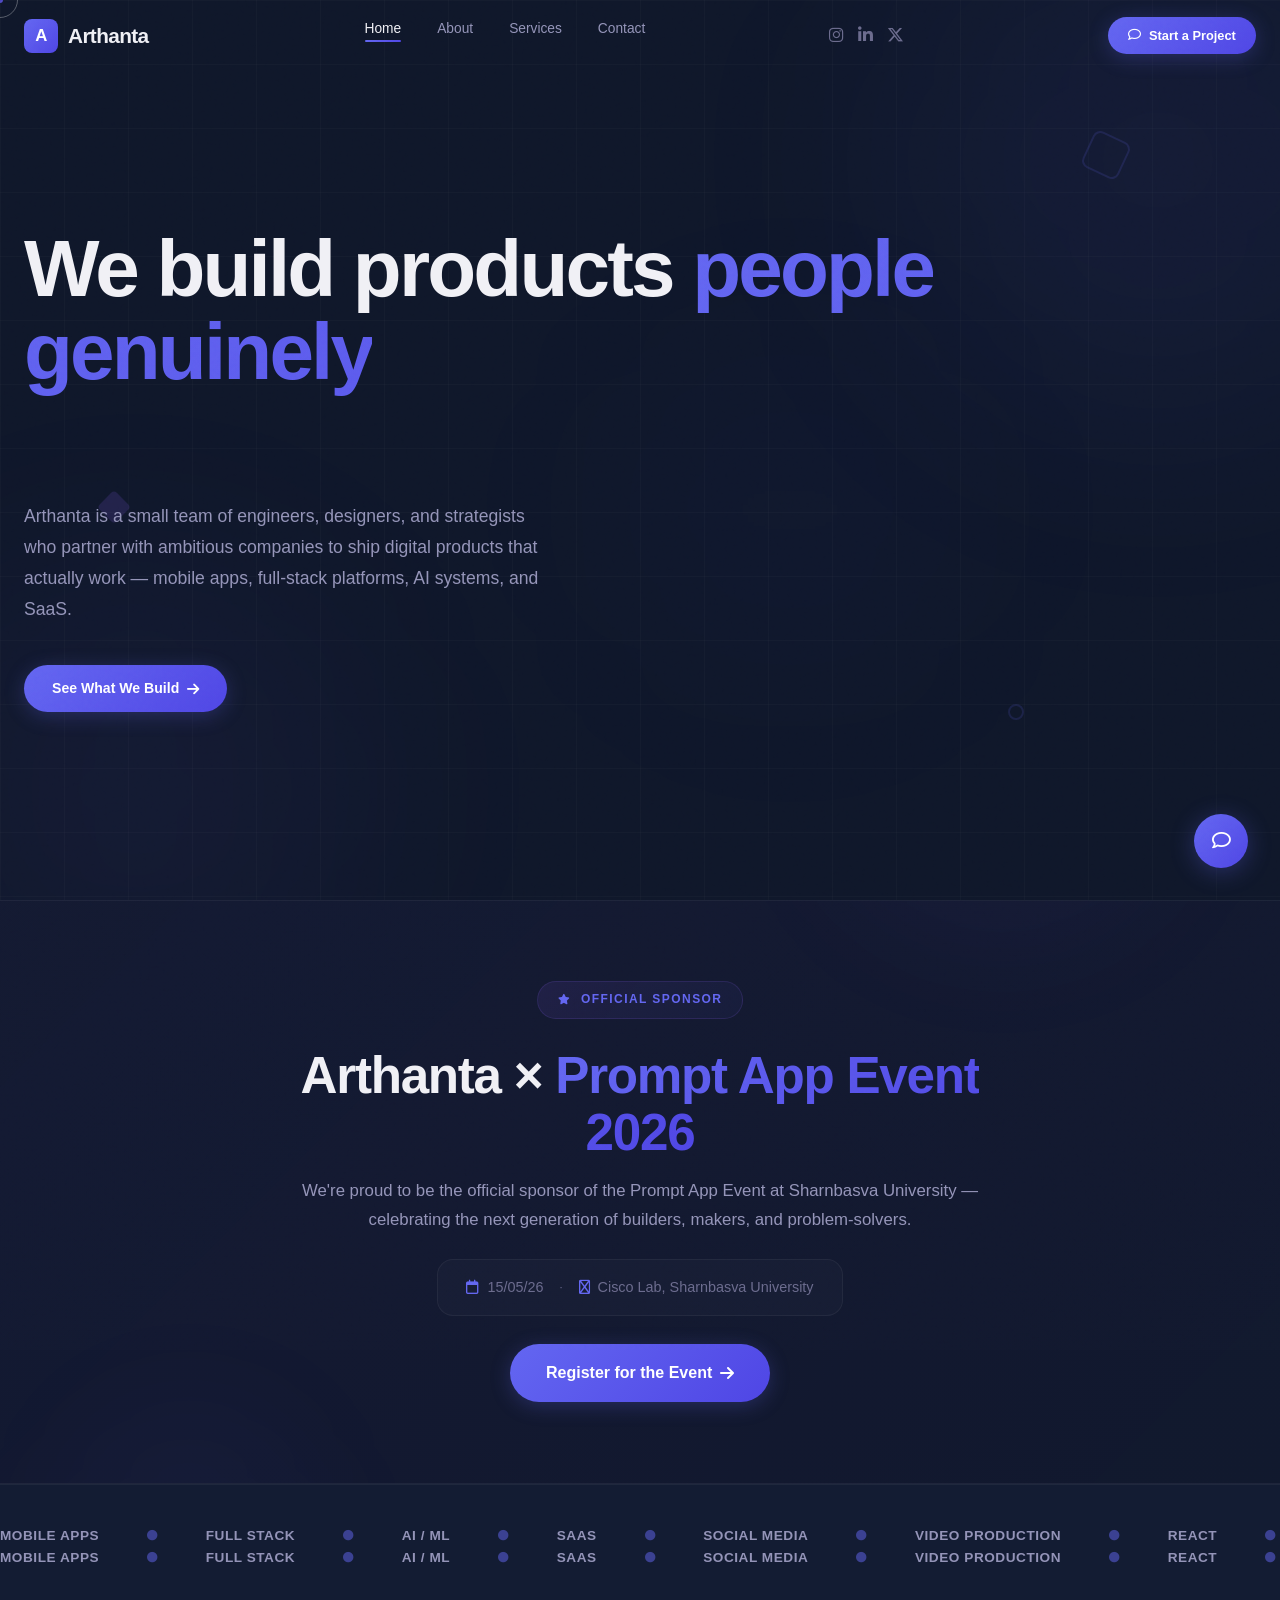
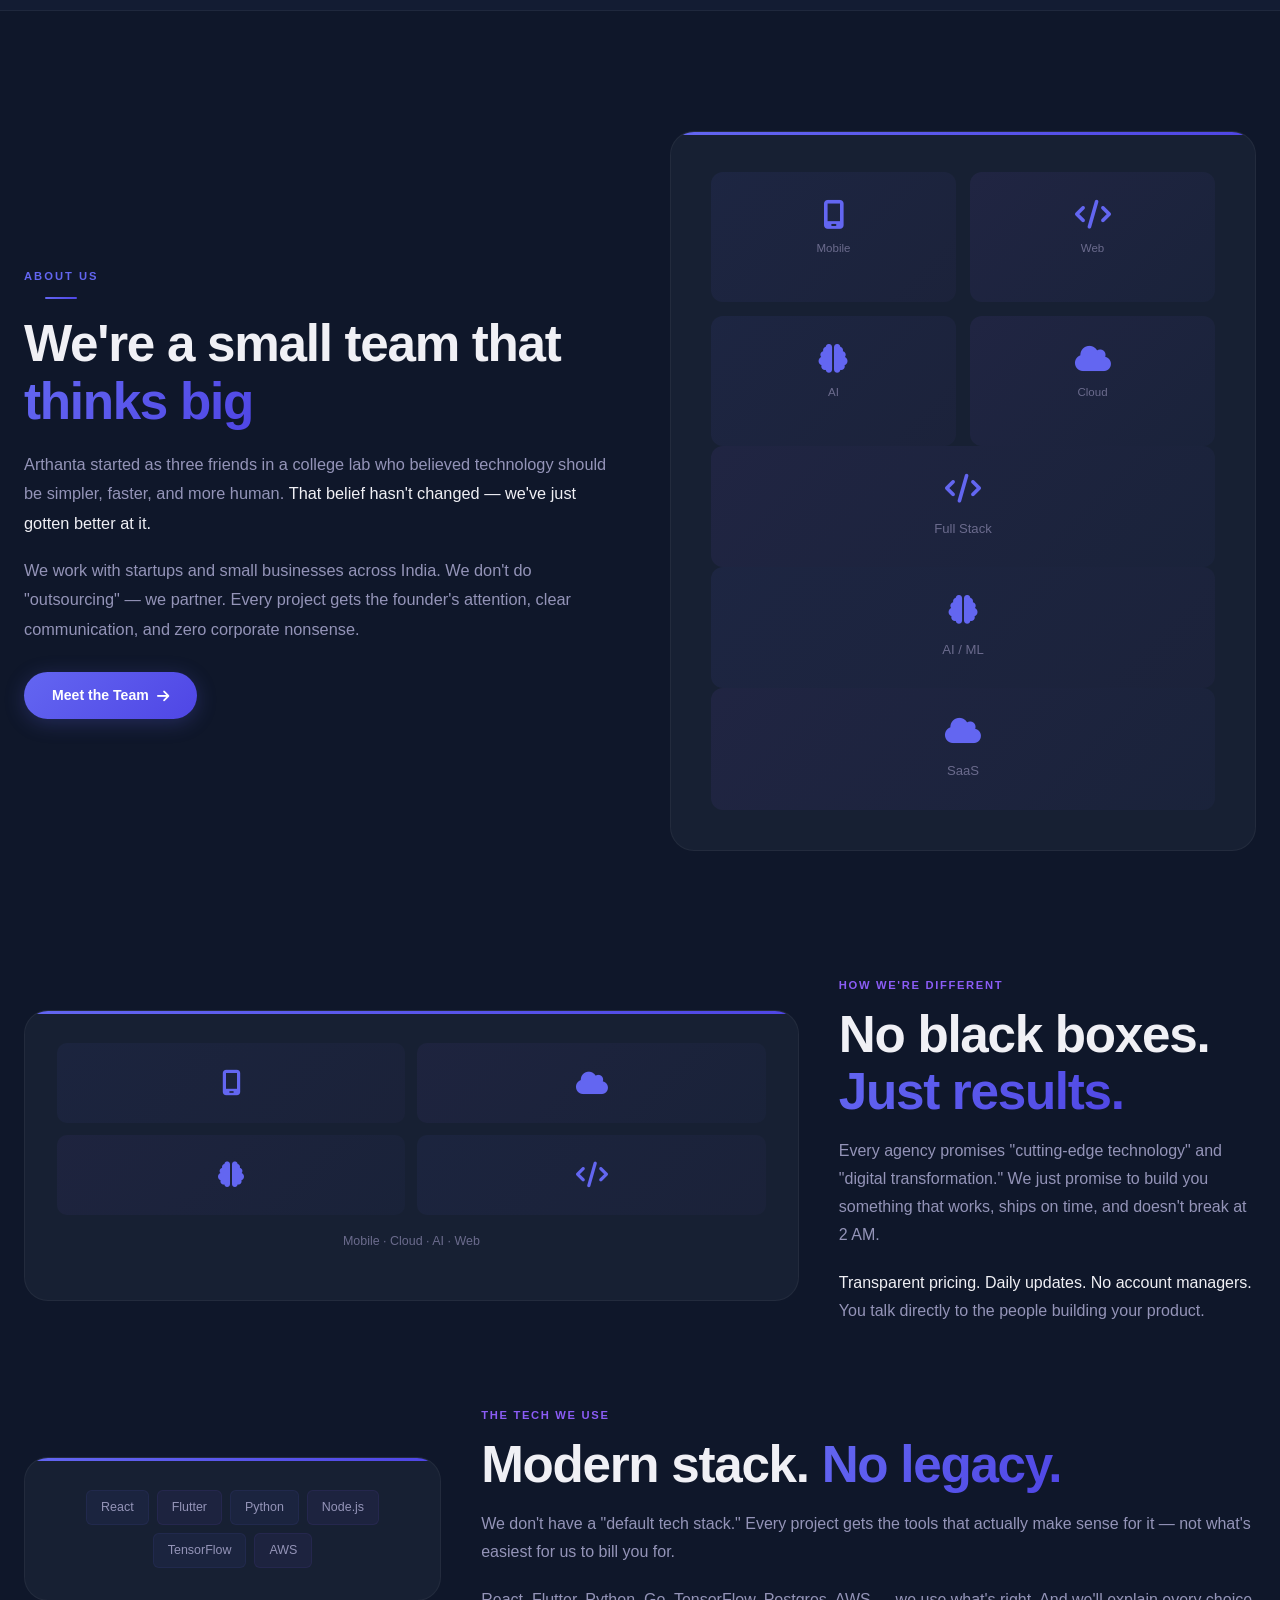
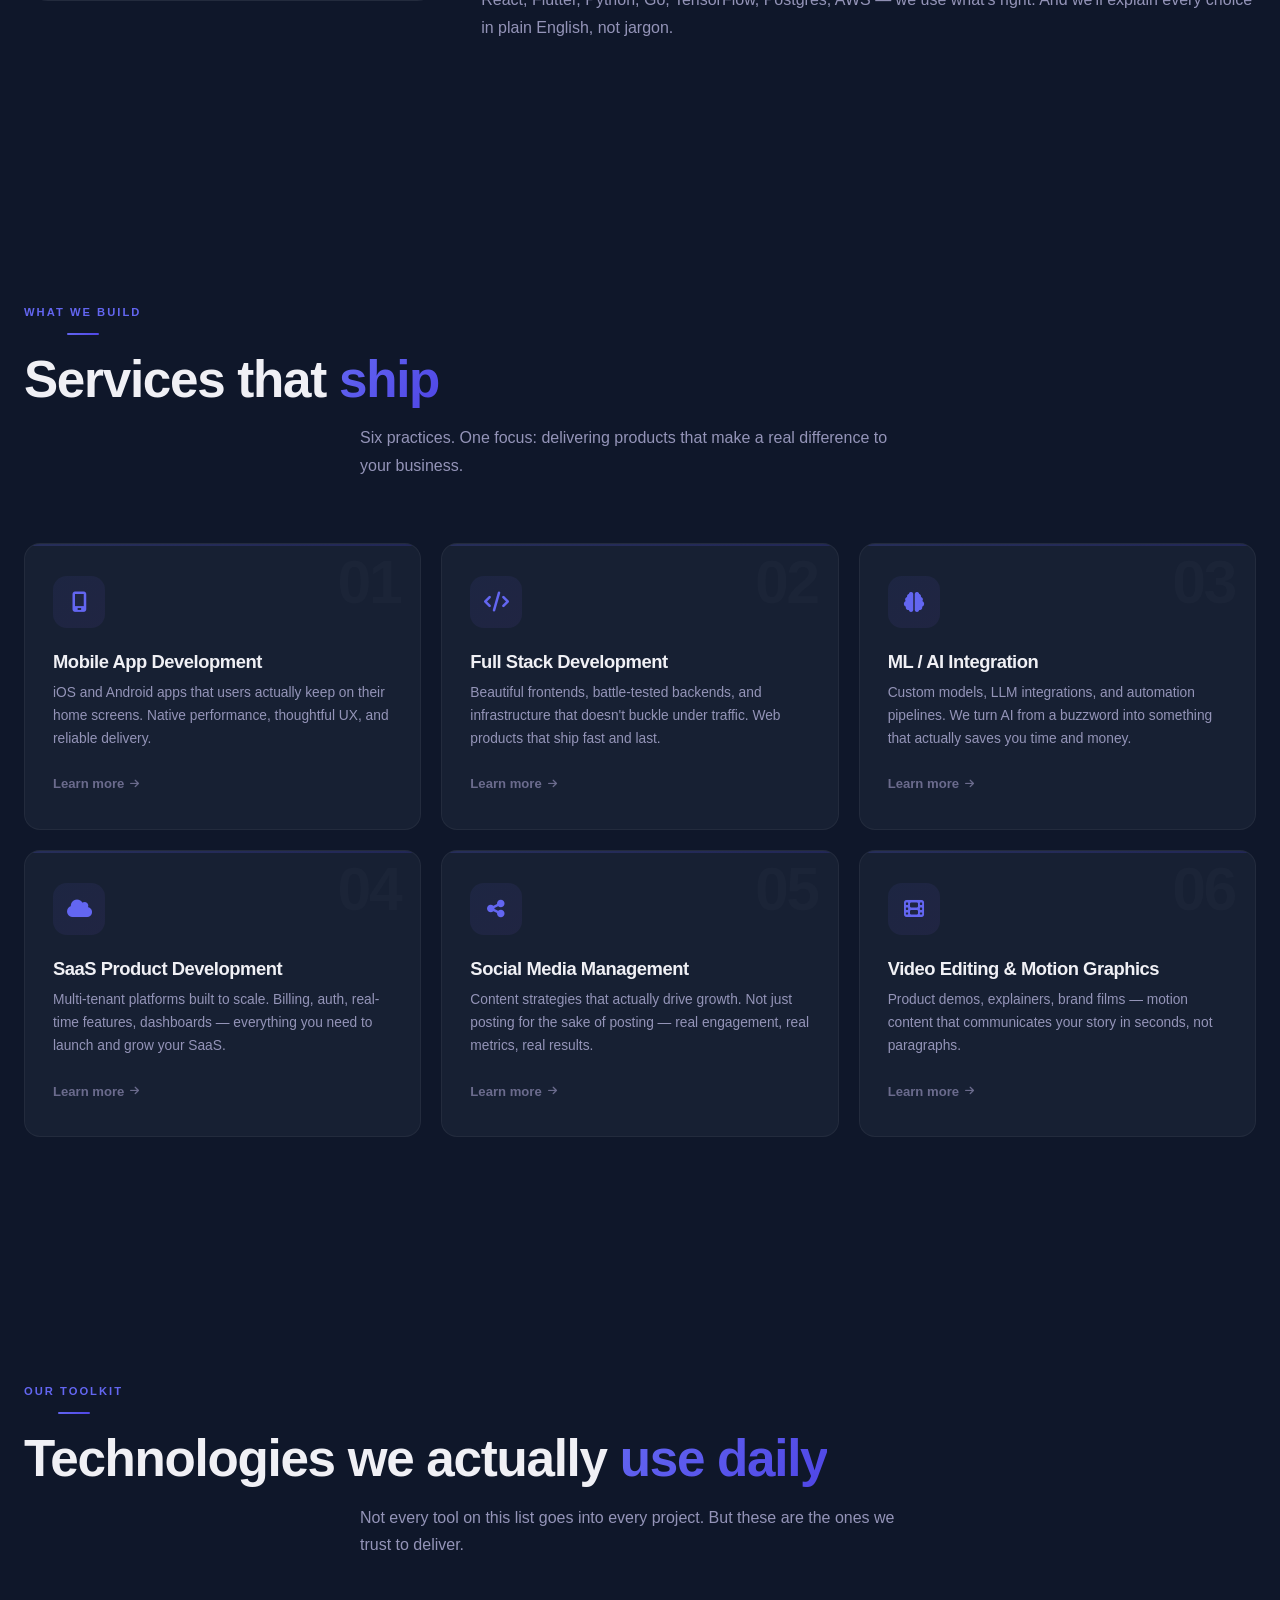
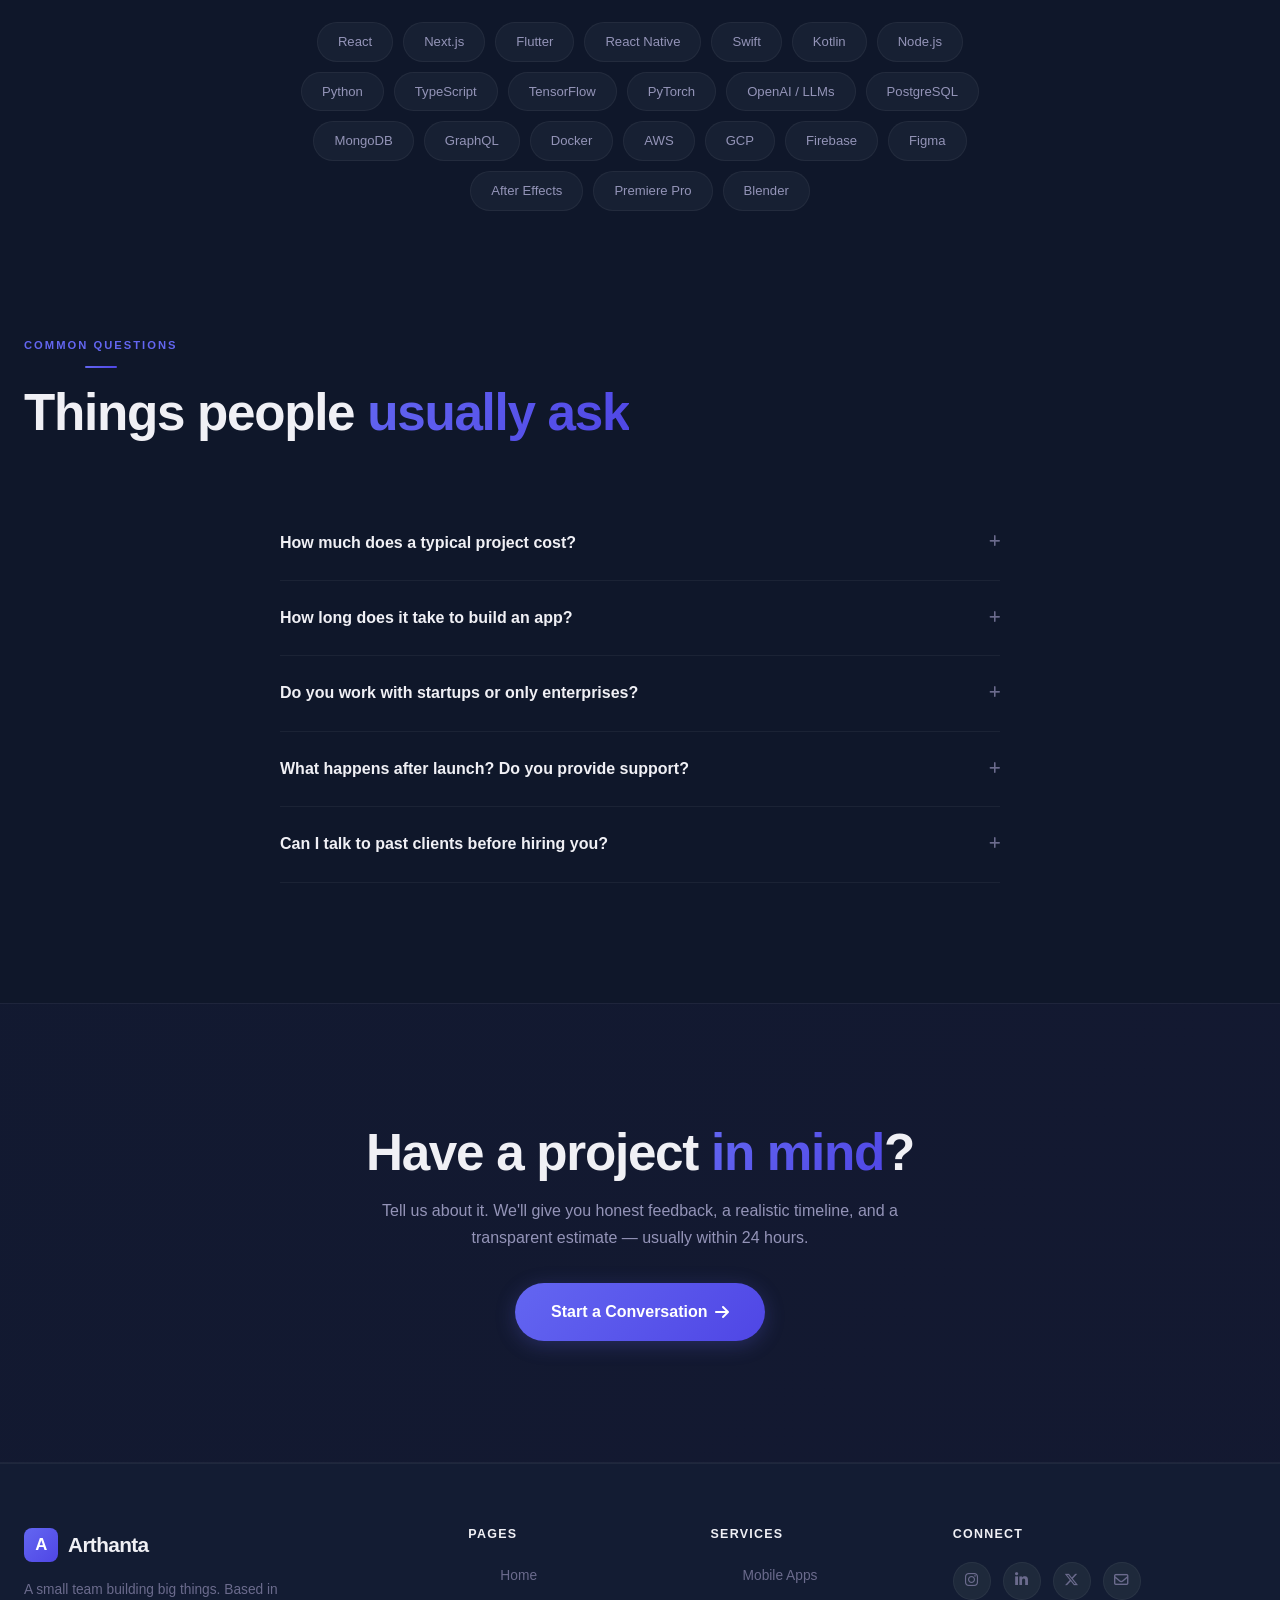
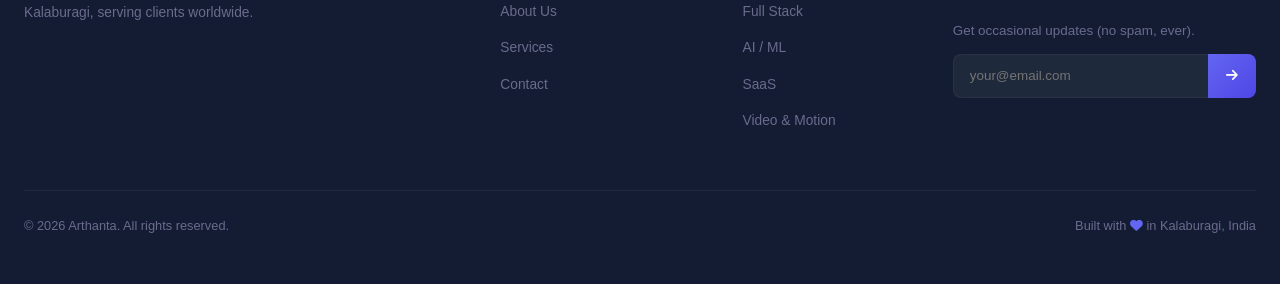
==== commit b39daf47: "Second commit" ====
--- a/index.html
+++ b/index.html
@@ -12,9 +12,9 @@
   <meta property="og:type" content="website">
   <meta name="theme-color" content="#0a0a0f">
 
-  <link rel="preconnect" href="https://fonts.googleapis.com">
+  <link rel="preconnect" href="https://api.fontshare.com">
   <link rel="preconnect" href="https://fonts.gstatic.com" crossorigin>
-  <link href="https://fonts.googleapis.com/css2?family=Inter:wght@400;500;600;700;800;900&display=swap" rel="stylesheet">
+  <link href="https://api.fontshare.com/v2/css?f[]=satoshi@400,500,600,700,800,900&f[]=general-sans@400,500,600,700&display=swap" rel="stylesheet">
   <link rel="stylesheet" href="https://cdnjs.cloudflare.com/ajax/libs/font-awesome/6.5.1/css/all.min.css">
   <link rel="stylesheet" href="https://cdn.jsdelivr.net/npm/bootstrap@5.3.2/dist/css/bootstrap.min.css">
   <link rel="stylesheet" href="css/style.css">
@@ -73,7 +73,7 @@
     <a href="services.html">Services</a>
     <a href="contact.html">Contact</a>
     <div style="margin-top:32px;">
-      <a href="contact.html" class="btn-arthanta btn-primary" style="display:inline-flex;">
+      <a href="contact.html" class="btn-arthanta btn-primary mobile-cta-btn" style="display:inline-flex;">
         <i class="fa-regular fa-comment"></i> Start a Project
       </a>
     </div>
@@ -105,10 +105,6 @@
     </div>
 
     <div class="hero-content">
-      <div class="hero-badge">
-        <i class="fa-solid fa-bolt"></i> Trusted by 30+ brands worldwide
-      </div>
-
       <h1 class="hero-title heading-xl">
         <span class="line">We build products</span>
         <span class="line text-gradient">people genuinely<span class="text-scramble" style="display:block;margin-top:2px;">Cutting-Edge Technology</span></span>
@@ -130,14 +126,14 @@
   <!-- ============================================
        SPONSORSHIP HERO
        ============================================ -->
-  <section class="section" style="padding:80px 0;position:relative;overflow:hidden;background:linear-gradient(135deg,rgba(177,76,255,0.04),rgba(0,212,255,0.02));border-top:1px solid var(--color-border);border-bottom:1px solid var(--color-border);">
+  <section class="section" style="padding:80px 0;position:relative;overflow:hidden;background:linear-gradient(135deg,rgba(139,92,246,0.04),rgba(99,102,241,0.02));border-top:1px solid var(--color-border);border-bottom:1px solid var(--color-border);">
     <div style="position:absolute;inset:0;overflow:hidden;pointer-events:none;">
-      <div style="position:absolute;width:300px;height:300px;background:rgba(177,76,255,0.06);border-radius:50%;filter:blur(80px);top:-50%;right:10%;"></div>
-      <div style="position:absolute;width:250px;height:250px;background:rgba(0,212,255,0.04);border-radius:50%;filter:blur(60px);bottom:-30%;left:5%;"></div>
+      <div style="position:absolute;width:300px;height:300px;background:rgba(139,92,246,0.06);border-radius:50%;filter:blur(80px);top:-50%;right:10%;"></div>
+      <div style="position:absolute;width:250px;height:250px;background:rgba(99,102,241,0.04);border-radius:50%;filter:blur(60px);bottom:-30%;left:5%;"></div>
     </div>
     <div class="container-premium" style="position:relative;z-index:1;">
       <div class="reveal" style="text-align:center;max-width:720px;margin:0 auto;">
-        <div style="display:inline-flex;align-items:center;gap:10px;padding:8px 20px;background:linear-gradient(135deg,rgba(177,76,255,0.1),rgba(0,212,255,0.05));border:1px solid rgba(177,76,255,0.15);border-radius:50px;font-size:0.75rem;font-weight:700;text-transform:uppercase;letter-spacing:0.12em;color:var(--color-accent-purple);margin-bottom:28px;">
+        <div style="display:inline-flex;align-items:center;gap:10px;padding:8px 20px;background:linear-gradient(135deg,rgba(139,92,246,0.1),rgba(99,102,241,0.05));border:1px solid rgba(139,92,246,0.15);border-radius:50px;font-size:0.75rem;font-weight:700;text-transform:uppercase;letter-spacing:0.12em;color:var(--color-accent-indigo);margin-bottom:28px;">
           <i class="fa-solid fa-star" style="font-size:0.65rem;"></i> Official Sponsor
         </div>
         <h2 class="heading-lg" style="margin-bottom:16px;">
@@ -146,10 +142,10 @@
         <p style="color:var(--color-text-secondary);font-size:1.05rem;margin-bottom:24px;line-height:1.7;">
           We're proud to be the official sponsor of the Prompt App Event at Sharnbasva University — celebrating the next generation of builders, makers, and problem-solvers.
         </p>
-        <div style="display:inline-flex;align-items:center;gap:16px;flex-wrap:wrap;justify-content:center;padding:16px 28px;background:rgba(255,255,255,0.02);border:1px solid var(--color-border);border-radius:var(--radius-lg);">
-          <span style="display:flex;align-items:center;gap:8px;color:var(--color-text-muted);font-size:0.9rem;"><i class="fa-regular fa-calendar" style="color:var(--color-accent-blue);"></i> 15/05/26</span>
-          <span style="color:var(--color-text-muted);font-size:0.7rem;">&middot;</span>
-          <span style="display:flex;align-items:center;gap:8px;color:var(--color-text-muted);font-size:0.9rem;"><i class="fa-regular fa-location-dot" style="color:var(--color-accent-purple);"></i> Cisco Lab, Sharnbasva University</span>
+        <div class="sponsor-details" style="display:inline-flex;align-items:center;gap:16px;flex-wrap:wrap;justify-content:center;padding:16px 28px;background:rgba(255,255,255,0.02);border:1px solid var(--color-border);border-radius:var(--radius-lg);">
+          <span style="display:flex;align-items:center;gap:8px;color:var(--color-text-muted);font-size:0.9rem;"><i class="fa-regular fa-calendar" style="color:var(--color-accent-indigo);"></i> 15/05/26</span>
+          <span class="dot-sep" style="color:var(--color-text-muted);font-size:0.7rem;">&middot;</span>
+          <span style="display:flex;align-items:center;gap:8px;color:var(--color-text-muted);font-size:0.9rem;"><i class="fa-regular fa-location-dot" style="color:var(--color-accent-indigo);"></i> Cisco Lab, Sharnbasva University</span>
         </div>
         <div style="margin-top:28px;">
           <a href="https://forms.gle/QyEdY81WWQ8KAQU26" target="_blank" rel="noopener noreferrer" class="btn-arthanta btn-primary btn-lg" style="font-size:1rem;">
@@ -188,7 +184,7 @@
             Arthanta started as three friends in a college lab who believed technology should be simpler, faster, and more human. <span style="color:var(--color-text);font-weight:500;">That belief hasn't changed — we've just gotten better at it.</span>
           </p>
           <p style="color:var(--color-text-secondary);font-size:1.02rem;line-height:1.8;margin-bottom:28px;">
-            Today we're a team of 15, working with startups and enterprises across India. We don't do "outsourcing" — we partner. Every project gets the founder's attention, clear communication, and zero corporate nonsense.
+            We work with startups and small businesses across India. We don't do "outsourcing" — we partner. Every project gets the founder's attention, clear communication, and zero corporate nonsense.
           </p>
           <a href="about.html" class="btn-arthanta btn-primary">
             Meet the Team <i class="fa-solid fa-arrow-right"></i>
@@ -198,21 +194,34 @@
         <div class="reveal-right">
           <div class="about-teaser-visual">
             <div class="visual-box">
-              <div style="display:grid;grid-template-columns:1fr 1fr;gap:14px;">
-                <div style="background:linear-gradient(135deg,rgba(0,212,255,0.08),rgba(177,76,255,0.04));border-radius:12px;padding:28px;text-align:center;">
-                  <i class="fa-solid fa-mobile-screen" style="font-size:1.8rem;color:var(--color-accent-blue);"></i>
-                  <div style="font-size:0.82rem;color:var(--color-text-muted);font-weight:500;margin-top:10px;">Mobile Apps</div>
-                </div>
-                <div style="background:linear-gradient(135deg,rgba(177,76,255,0.08),rgba(0,212,255,0.04));border-radius:12px;padding:28px;text-align:center;">
-                  <i class="fa-solid fa-code" style="font-size:1.8rem;color:var(--color-accent-purple);"></i>
+            <div class="visual-box-grid" style="display:grid;grid-template-columns:1fr 1fr;gap:14px;">
+                <div style="background:linear-gradient(135deg,rgba(99,102,241,0.08),rgba(139,92,246,0.04));border-radius:12px;padding:28px;text-align:center;">
+                  <i class="fa-solid fa-mobile-screen" style="font-size:1.8rem;color:var(--color-accent-indigo);"></i>
+                  <p style="color:var(--color-text-muted);font-size:0.72rem;margin-top:6px;">Mobile</p>
+                </div>
+                <div style="background:linear-gradient(135deg,rgba(139,92,246,0.08),rgba(99,102,241,0.04));border-radius:12px;padding:28px;text-align:center;">
+                  <i class="fa-solid fa-code" style="font-size:1.8rem;color:var(--color-accent-indigo);"></i>
+                  <p style="color:var(--color-text-muted);font-size:0.72rem;margin-top:6px;">Web</p>
+                </div>
+                <div style="background:linear-gradient(135deg,rgba(99,102,241,0.08),rgba(139,92,246,0.04));border-radius:12px;padding:28px;text-align:center;">
+                  <i class="fa-solid fa-brain" style="font-size:1.8rem;color:var(--color-accent-indigo);"></i>
+                  <p style="color:var(--color-text-muted);font-size:0.72rem;margin-top:6px;">AI</p>
+                </div>
+                <div style="background:linear-gradient(135deg,rgba(139,92,246,0.08),rgba(99,102,241,0.04));border-radius:12px;padding:28px;text-align:center;">
+                  <i class="fa-solid fa-cloud" style="font-size:1.8rem;color:var(--color-accent-indigo);"></i>
+                  <p style="color:var(--color-text-muted);font-size:0.72rem;margin-top:6px;">Cloud</p>
+                </div>
+              </div>
+                <div style="background:linear-gradient(135deg,rgba(139,92,246,0.08),rgba(99,102,241,0.04));border-radius:12px;padding:28px;text-align:center;">
+                  <i class="fa-solid fa-code" style="font-size:1.8rem;color:var(--color-accent-indigo);"></i>
                   <div style="font-size:0.82rem;color:var(--color-text-muted);font-weight:500;margin-top:10px;">Full Stack</div>
                 </div>
-                <div style="background:linear-gradient(135deg,rgba(0,212,255,0.08),rgba(177,76,255,0.04));border-radius:12px;padding:28px;text-align:center;">
-                  <i class="fa-solid fa-brain" style="font-size:1.8rem;color:var(--color-accent-blue);"></i>
+                <div style="background:linear-gradient(135deg,rgba(99,102,241,0.08),rgba(139,92,246,0.04));border-radius:12px;padding:28px;text-align:center;">
+                  <i class="fa-solid fa-brain" style="font-size:1.8rem;color:var(--color-accent-indigo);"></i>
                   <div style="font-size:0.82rem;color:var(--color-text-muted);font-weight:500;margin-top:10px;">AI / ML</div>
                 </div>
-                <div style="background:linear-gradient(135deg,rgba(177,76,255,0.08),rgba(0,212,255,0.04));border-radius:12px;padding:28px;text-align:center;">
-                  <i class="fa-solid fa-cloud" style="font-size:1.8rem;color:var(--color-accent-purple);"></i>
+                <div style="background:linear-gradient(135deg,rgba(139,92,246,0.08),rgba(99,102,241,0.04));border-radius:12px;padding:28px;text-align:center;">
+                  <i class="fa-solid fa-cloud" style="font-size:1.8rem;color:var(--color-accent-indigo);"></i>
                   <div style="font-size:0.82rem;color:var(--color-text-muted);font-weight:500;margin-top:10px;">SaaS</div>
                 </div>
               </div>
@@ -231,11 +240,11 @@
       <div class="showcase-row reveal">
         <div class="showcase-visual">
           <div class="visual-box" style="padding:32px;">
-            <div style="display:grid;grid-template-columns:1fr 1fr;gap:12px;">
-              <div style="height:80px;background:linear-gradient(135deg,rgba(0,212,255,0.06),rgba(177,76,255,0.03));border-radius:10px;display:flex;align-items:center;justify-content:center;font-size:1.6rem;color:var(--color-accent-blue);"><i class="fa-solid fa-mobile-screen"></i></div>
-              <div style="height:80px;background:linear-gradient(135deg,rgba(177,76,255,0.06),rgba(0,212,255,0.03));border-radius:10px;display:flex;align-items:center;justify-content:center;font-size:1.6rem;color:var(--color-accent-purple);"><i class="fa-solid fa-cloud"></i></div>
-              <div style="height:80px;background:linear-gradient(135deg,rgba(177,76,255,0.06),rgba(0,212,255,0.03));border-radius:10px;display:flex;align-items:center;justify-content:center;font-size:1.6rem;color:var(--color-accent-purple);"><i class="fa-solid fa-brain"></i></div>
-              <div style="height:80px;background:linear-gradient(135deg,rgba(0,212,255,0.06),rgba(177,76,255,0.03));border-radius:10px;display:flex;align-items:center;justify-content:center;font-size:1.6rem;color:var(--color-accent-blue);"><i class="fa-solid fa-code"></i></div>
+            <div class="visual-box-grid" style="display:grid;grid-template-columns:1fr 1fr;gap:12px;">
+              <div style="height:80px;background:linear-gradient(135deg,rgba(99,102,241,0.06),rgba(139,92,246,0.03));border-radius:10px;display:flex;align-items:center;justify-content:center;font-size:1.6rem;color:var(--color-accent-indigo);"><i class="fa-solid fa-mobile-screen"></i></div>
+              <div style="height:80px;background:linear-gradient(135deg,rgba(139,92,246,0.06),rgba(99,102,241,0.03));border-radius:10px;display:flex;align-items:center;justify-content:center;font-size:1.6rem;color:var(--color-accent-indigo);"><i class="fa-solid fa-cloud"></i></div>
+              <div style="height:80px;background:linear-gradient(135deg,rgba(139,92,246,0.06),rgba(99,102,241,0.03));border-radius:10px;display:flex;align-items:center;justify-content:center;font-size:1.6rem;color:var(--color-accent-indigo);"><i class="fa-solid fa-brain"></i></div>
+              <div style="height:80px;background:linear-gradient(135deg,rgba(99,102,241,0.06),rgba(139,92,246,0.03));border-radius:10px;display:flex;align-items:center;justify-content:center;font-size:1.6rem;color:var(--color-accent-indigo);"><i class="fa-solid fa-code"></i></div>
             </div>
             <p style="color:var(--color-text-muted);font-size:0.78rem;text-align:center;margin-top:16px;">Mobile &middot; Cloud &middot; AI &middot; Web</p>
           </div>
@@ -270,12 +279,12 @@
         <div class="showcase-visual">
           <div class="visual-box" style="padding:32px;">
             <div style="display:flex;flex-wrap:wrap;gap:8px;justify-content:center;">
-              <span style="padding:6px 14px;background:rgba(0,212,255,0.06);border:1px solid rgba(0,212,255,0.08);border-radius:6px;font-size:0.78rem;color:var(--color-text-secondary);font-weight:500;">React</span>
-              <span style="padding:6px 14px;background:rgba(177,76,255,0.06);border:1px solid rgba(177,76,255,0.08);border-radius:6px;font-size:0.78rem;color:var(--color-text-secondary);font-weight:500;">Flutter</span>
-              <span style="padding:6px 14px;background:rgba(0,212,255,0.06);border:1px solid rgba(0,212,255,0.08);border-radius:6px;font-size:0.78rem;color:var(--color-text-secondary);font-weight:500;">Python</span>
-              <span style="padding:6px 14px;background:rgba(177,76,255,0.06);border:1px solid rgba(177,76,255,0.08);border-radius:6px;font-size:0.78rem;color:var(--color-text-secondary);font-weight:500;">Node.js</span>
-              <span style="padding:6px 14px;background:rgba(0,212,255,0.06);border:1px solid rgba(0,212,255,0.08);border-radius:6px;font-size:0.78rem;color:var(--color-text-secondary);font-weight:500;">TensorFlow</span>
-              <span style="padding:6px 14px;background:rgba(177,76,255,0.06);border:1px solid rgba(177,76,255,0.08);border-radius:6px;font-size:0.78rem;color:var(--color-text-secondary);font-weight:500;">AWS</span>
+              <span style="padding:6px 14px;background:rgba(99,102,241,0.06);border:1px solid rgba(99,102,241,0.08);border-radius:6px;font-size:0.78rem;color:var(--color-text-secondary);font-weight:500;">React</span>
+              <span style="padding:6px 14px;background:rgba(139,92,246,0.06);border:1px solid rgba(139,92,246,0.08);border-radius:6px;font-size:0.78rem;color:var(--color-text-secondary);font-weight:500;">Flutter</span>
+              <span style="padding:6px 14px;background:rgba(99,102,241,0.06);border:1px solid rgba(99,102,241,0.08);border-radius:6px;font-size:0.78rem;color:var(--color-text-secondary);font-weight:500;">Python</span>
+              <span style="padding:6px 14px;background:rgba(139,92,246,0.06);border:1px solid rgba(139,92,246,0.08);border-radius:6px;font-size:0.78rem;color:var(--color-text-secondary);font-weight:500;">Node.js</span>
+              <span style="padding:6px 14px;background:rgba(99,102,241,0.06);border:1px solid rgba(99,102,241,0.08);border-radius:6px;font-size:0.78rem;color:var(--color-text-secondary);font-weight:500;">TensorFlow</span>
+              <span style="padding:6px 14px;background:rgba(139,92,246,0.06);border:1px solid rgba(139,92,246,0.08);border-radius:6px;font-size:0.78rem;color:var(--color-text-secondary);font-weight:500;">AWS</span>
             </div>
           </div>
         </div>
@@ -513,7 +522,7 @@
     </div>
     <div class="footer-bottom">
       <p>&copy; 2026 Arthanta. All rights reserved.</p>
-      <p>Built with <i class="fa-solid fa-heart" style="color:#b14cff;"></i> in Kalaburagi, India</p>
+      <p>Built with <i class="fa-solid fa-heart" style="color:#6366F1;"></i> in Kalaburagi, India</p>
     </div>
   </footer>
 
@@ -527,19 +536,6 @@
         <button class="modal-close" aria-label="Close"><i class="fa-solid fa-xmark"></i></button>
       </div>
       <div class="modal-body">
-        <h2>Mobile App Development</h2>
-        <p class="modal-desc">We build apps people love to use. Native and cross-platform, from first sketch to App Store launch.</p>
-        <h4>Technologies</h4>
-        <div class="modal-tags">
-          <span class="modal-tag">React Native</span>
-          <span class="modal-tag">Flutter</span>
-          <span class="modal-tag">Swift</span>
-        </div>
-        <h4>Key Benefits</h4>
-        <ul class="modal-benefits">
-          <li><i class="fa-solid fa-check"></i> Native performance</li>
-          <li><i class="fa-solid fa-check"></i> Scalable architecture</li>
-        </ul>
       </div>
     </div>
   </div>
--- a/css/style.css
+++ b/css/style.css
@@ -5,25 +5,26 @@
 
 /* ---------- CSS Custom Properties ---------- */
 :root {
-  --color-bg: #0a0a0f;
-  --color-bg-alt: #0e0e16;
-  --color-bg-card: #12121e;
-  --color-bg-elevated: #1a1a2e;
-  --color-surface: #16162a;
-  --color-border: rgba(255, 255, 255, 0.06);
-  --color-border-light: rgba(255, 255, 255, 0.12);
+  --color-bg: #0F172A;
+  --color-bg-alt: #131C33;
+  --color-bg-card: #172033;
+  --color-bg-elevated: #1E293B;
+  --color-surface: #1B2438;
+  --color-border: rgba(255, 255, 255, 0.05);
+  --color-border-light: rgba(255, 255, 255, 0.10);
   --color-text: #f0f0f5;
   --color-text-secondary: #9494b8;
   --color-text-muted: #6b6b8d;
-  --color-accent-blue: #00d4ff;
-  --color-accent-purple: #b14cff;
-  --color-accent-gradient: linear-gradient(135deg, #00d4ff, #b14cff);
-  --color-accent-gradient-2: linear-gradient(135deg, #b14cff, #00d4ff);
-  --color-glow-blue: rgba(0, 212, 255, 0.3);
-  --color-glow-purple: rgba(177, 76, 255, 0.3);
+  --color-accent-indigo: #6366F1;
+  --color-accent-indigo-bright: #818CF8;
+  --color-accent-purple: #8B5CF6;
+  --color-accent-gradient: linear-gradient(135deg, #6366F1, #4F46E5);
+  --color-accent-gradient-2: linear-gradient(135deg, #4F46E5, #6366F1);
+  --color-glow-indigo: rgba(99, 102, 241, 0.3);
+  --color-glow-purple: rgba(139, 92, 246, 0.3);
   --color-success: #00e676;
-  --font-sans: 'Inter', -apple-system, BlinkMacSystemFont, 'Segoe UI', Roboto, sans-serif;
-  --font-display: 'Inter', -apple-system, BlinkMacSystemFont, 'Segoe UI', sans-serif;
+  --font-sans: 'General Sans', -apple-system, BlinkMacSystemFont, 'Segoe UI', Roboto, sans-serif;
+  --font-display: 'Satoshi', -apple-system, BlinkMacSystemFont, 'Segoe UI', sans-serif;
   --radius-sm: 8px;
   --radius-md: 12px;
   --radius-lg: 16px;
@@ -34,8 +35,8 @@
   --shadow-md: 0 8px 32px rgba(0, 0, 0, 0.4);
   --shadow-lg: 0 16px 48px rgba(0, 0, 0, 0.5);
   --shadow-xl: 0 32px 64px rgba(0, 0, 0, 0.6);
-  --shadow-glow-blue: 0 0 30px rgba(0, 212, 255, 0.15);
-  --shadow-glow-purple: 0 0 30px rgba(177, 76, 255, 0.15);
+  --shadow-glow-indigo: 0 0 30px rgba(99, 102, 241, 0.15);
+  --shadow-glow-purple: 0 0 30px rgba(139, 92, 246, 0.15);
   --transition-fast: 0.2s cubic-bezier(0.16, 1, 0.3, 1);
   --transition-base: 0.4s cubic-bezier(0.16, 1, 0.3, 1);
   --transition-slow: 0.6s cubic-bezier(0.16, 1, 0.3, 1);
@@ -77,11 +78,11 @@
 img { max-width: 100%; height: auto; display: block; }
 
 a {
-  color: var(--color-accent-blue);
+  color: var(--color-accent-indigo);
   text-decoration: none;
   transition: color var(--transition-fast);
 }
-a:hover { color: var(--color-accent-purple); }
+a:hover { color: var(--color-accent-indigo-bright); }
 
 /* ---------- Grain / Noise Texture ---------- */
 .noise-overlay {
@@ -119,7 +120,7 @@
   position: fixed;
   width: 6px;
   height: 6px;
-  background: var(--color-accent-blue);
+  background: var(--color-accent-indigo);
   border-radius: var(--radius-full);
   pointer-events: none;
   z-index: 10000;
@@ -143,8 +144,8 @@
 .cursor-ring.hover {
   width: 56px;
   height: 56px;
-  border-color: var(--color-accent-blue);
-  background: rgba(0, 212, 255, 0.06);
+  border-color: var(--color-accent-indigo);
+  background: rgba(99, 102, 241, 0.06);
 }
 
 .cursor-ring.hide {
@@ -224,7 +225,7 @@
   left: -2px;
   right: -2px;
   height: 8px;
-  background: linear-gradient(135deg, rgba(0, 212, 255, 0.2), rgba(177, 76, 255, 0.15));
+  background: linear-gradient(135deg, rgba(99, 102, 241, 0.2), rgba(139, 92, 246, 0.15));
   border-radius: 4px;
   z-index: -1;
 }
@@ -251,11 +252,11 @@
 .btn-primary {
   background: var(--color-accent-gradient);
   color: #fff !important;
-  box-shadow: 0 4px 20px rgba(0, 212, 255, 0.25);
+  box-shadow: 0 4px 20px rgba(99, 102, 241, 0.25);
 }
 .btn-primary:hover {
   transform: translateY(-2px) scale(1.02);
-  box-shadow: 0 8px 40px rgba(0, 212, 255, 0.35);
+  box-shadow: 0 8px 40px rgba(99, 102, 241, 0.35);
   color: #fff !important;
 }
 .btn-primary:active {
@@ -268,8 +269,8 @@
   border: 1px solid var(--color-border-light);
 }
 .btn-secondary:hover {
-  border-color: var(--color-accent-blue);
-  background: rgba(0, 212, 255, 0.05);
+  border-color: var(--color-accent-indigo-bright);
+  background: rgba(99, 102, 241, 0.05);
   transform: translateY(-2px);
   color: var(--color-text) !important;
 }
@@ -298,7 +299,7 @@
 }
 .btn-outline-glow:hover {
   transform: translateY(-2px);
-  box-shadow: var(--shadow-glow-blue);
+  box-shadow: var(--shadow-glow-indigo);
 }
 
 .btn-sm {
@@ -334,7 +335,7 @@
   font-weight: 700;
   text-transform: uppercase;
   letter-spacing: 0.18em;
-  color: var(--color-accent-blue);
+  color: var(--color-accent-indigo);
   margin-bottom: 16px;
   position: relative;
 }
@@ -406,14 +407,14 @@
 .deco-circle-1 {
   width: 300px;
   height: 300px;
-  border: 1px solid rgba(0, 212, 255, 0.04);
+  border: 1px solid rgba(99, 102, 241, 0.04);
   top: -100px;
   right: -60px;
 }
 .deco-circle-2 {
   width: 200px;
   height: 200px;
-  border: 1px solid rgba(177, 76, 255, 0.04);
+  border: 1px solid rgba(139, 92, 246, 0.04);
   bottom: -60px;
   left: -40px;
 }
@@ -532,7 +533,7 @@
   transition: all var(--transition-fast);
 }
 .navbar-social a:hover {
-  color: var(--color-accent-blue);
+  color: var(--color-accent-indigo-bright);
   transform: translateY(-2px);
 }
 
@@ -600,9 +601,9 @@
   transition: color var(--transition-fast), padding var(--transition-fast), border-color var(--transition-fast);
 }
 .mobile-menu a:hover {
-  color: var(--color-accent-blue);
+  color: var(--color-accent-indigo-bright);
   padding-left: 12px;
-  border-bottom-color: rgba(0, 212, 255, 0.15);
+  border-bottom-color: rgba(99, 102, 241, 0.15);
 }
 
 .mobile-menu-overlay {
@@ -654,7 +655,7 @@
 .hero-glow-1 {
   width: 500px;
   height: 500px;
-  background: rgba(0, 212, 255, 0.06);
+  background: rgba(99, 102, 241, 0.06);
   top: -10%;
   right: -10%;
   animation: heroGlow1 12s ease-in-out infinite alternate;
@@ -662,7 +663,7 @@
 .hero-glow-2 {
   width: 400px;
   height: 400px;
-  background: rgba(177, 76, 255, 0.05);
+  background: rgba(139, 92, 246, 0.05);
   bottom: -10%;
   left: -5%;
   animation: heroGlow2 15s ease-in-out infinite alternate;
@@ -670,7 +671,7 @@
 .hero-glow-3 {
   width: 300px;
   height: 300px;
-  background: rgba(0, 212, 255, 0.03);
+  background: rgba(99, 102, 241, 0.03);
   top: 40%;
   left: 50%;
   animation: heroGlow3 18s ease-in-out infinite alternate;
@@ -702,7 +703,7 @@
   right: 12%;
   width: 40px;
   height: 40px;
-  border: 2px solid var(--color-accent-blue);
+  border: 2px solid var(--color-accent-indigo);
   border-radius: 8px;
   transform: rotate(25deg);
   animation: decoFloat1 8s ease-in-out infinite;
@@ -722,7 +723,7 @@
   right: 20%;
   width: 16px;
   height: 16px;
-  border: 2px solid var(--color-accent-blue);
+  border: 2px solid var(--color-accent-indigo);
   border-radius: var(--radius-full);
   animation: decoFloat3 7s ease-in-out infinite;
 }
@@ -749,7 +750,7 @@
   position: absolute;
   width: 2px;
   height: 2px;
-  background: var(--color-accent-blue);
+  background: var(--color-accent-indigo);
   border-radius: var(--radius-full);
   opacity: 0;
   animation: particleFloat 8s infinite;
@@ -786,12 +787,12 @@
   align-items: center;
   gap: 8px;
   padding: 7px 16px;
-  background: rgba(0, 212, 255, 0.06);
-  border: 1px solid rgba(0, 212, 255, 0.12);
+  background: rgba(99, 102, 241, 0.06);
+  border: 1px solid rgba(99, 102, 241, 0.12);
   border-radius: 50px;
   font-size: 0.75rem;
   font-weight: 600;
-  color: var(--color-accent-blue);
+  color: var(--color-accent-indigo);
   margin-bottom: 28px;
 }
 
@@ -819,8 +820,8 @@
   align-items: flex-start;
   gap: 16px;
   padding: 20px 28px;
-  background: linear-gradient(135deg, rgba(177, 76, 255, 0.06), rgba(0, 212, 255, 0.03));
-  border: 1px solid rgba(177, 76, 255, 0.12);
+  background: linear-gradient(135deg, rgba(139, 92, 246, 0.06), rgba(99, 102, 241, 0.03));
+  border: 1px solid rgba(139, 92, 246, 0.12);
   border-radius: var(--radius-lg);
   transition: all var(--transition-base);
   position: relative;
@@ -830,7 +831,7 @@
   content: '';
   position: absolute;
   inset: 0;
-  background: linear-gradient(135deg, rgba(177, 76, 255, 0.04), rgba(0, 212, 255, 0.02));
+  background: linear-gradient(135deg, rgba(139, 92, 246, 0.04), rgba(99, 102, 241, 0.02));
   opacity: 0;
   transition: opacity var(--transition-base);
 }
@@ -838,7 +839,7 @@
 .hero-sponsor:hover {
   transform: translateY(-2px);
   box-shadow: var(--shadow-glow-purple);
-  border-color: rgba(177, 76, 255, 0.25);
+  border-color: rgba(139, 92, 246, 0.25);
 }
 .hero-sponsor .sponsor-icon {
   width: 40px;
@@ -901,7 +902,7 @@
   text-transform: uppercase;
 }
 .marquee-item i {
-  color: var(--color-accent-blue);
+  color: var(--color-accent-indigo);
   font-size: 0.65rem;
   opacity: 0.5;
 }
@@ -1036,8 +1037,8 @@
 .service-card:hover::before { opacity: 1; }
 .service-card:hover {
   transform: translateY(-6px);
-  border-color: rgba(0, 212, 255, 0.18);
-  box-shadow: 0 20px 60px rgba(0, 0, 0, 0.5), 0 0 60px rgba(0, 212, 255, 0.06);
+  border-color: rgba(99, 102, 241, 0.18);
+  box-shadow: 0 20px 60px rgba(0, 0, 0, 0.5), 0 0 60px rgba(99, 102, 241, 0.06);
 }
 
 .service-card .card-num {
@@ -1054,19 +1055,19 @@
   z-index: 0;
 }
 .service-card:hover .card-num {
-  color: rgba(0, 212, 255, 0.05);
+  color: rgba(99, 102, 241, 0.05);
 }
 
 .service-card-icon {
   width: 52px;
   height: 52px;
-  background: linear-gradient(135deg, rgba(0, 212, 255, 0.08), rgba(177, 76, 255, 0.08));
+  background: linear-gradient(135deg, rgba(99, 102, 241, 0.08), rgba(139, 92, 246, 0.08));
   border-radius: 14px;
   display: flex;
   align-items: center;
   justify-content: center;
   font-size: 1.25rem;
-  color: var(--color-accent-blue);
+  color: var(--color-accent-indigo);
   margin-bottom: 24px;
   transition: all 0.4s cubic-bezier(0.34, 1.56, 0.64, 1);
   position: relative;
@@ -1076,7 +1077,7 @@
   background: var(--color-accent-gradient);
   color: #fff;
   transform: scale(1.05) rotate(-3deg);
-  box-shadow: 0 0 30px rgba(0, 212, 255, 0.15);
+  box-shadow: 0 0 30px rgba(99, 102, 241, 0.15);
 }
 
 .service-card h3 {
@@ -1105,7 +1106,7 @@
   z-index: 1;
 }
 .service-card:hover .card-cta {
-  color: var(--color-accent-blue);
+  color: var(--color-accent-indigo);
   gap: 12px;
 }
 .service-card .card-cta i {
@@ -1138,6 +1139,9 @@
 .modal-overlay.open { opacity: 1; pointer-events: all; }
 
 .modal {
+  display: block;
+  position: relative;
+  height: auto;
   background: var(--color-bg-alt);
   border-radius: var(--radius-2xl);
   border: 1px solid var(--color-border-light);
@@ -1158,6 +1162,8 @@
   display: flex;
   align-items: flex-start;
   justify-content: space-between;
+  border-bottom: none;
+  flex-shrink: 0;
 }
 .modal-header-icon {
   width: 56px;
@@ -1207,7 +1213,7 @@
 }
 .modal-body h4 {
   font-size: 0.82rem;
-  color: var(--color-accent-blue);
+  color: var(--color-accent-indigo);
   margin-bottom: 12px;
   text-transform: uppercase;
   letter-spacing: 0.08em;
@@ -1221,8 +1227,8 @@
 }
 .modal-tag {
   padding: 6px 14px;
-  background: rgba(0, 212, 255, 0.05);
-  border: 1px solid rgba(0, 212, 255, 0.08);
+  background: rgba(99, 102, 241, 0.05);
+  border: 1px solid rgba(99, 102, 241, 0.08);
   border-radius: 50px;
   font-size: 0.76rem;
   font-weight: 500;
@@ -1263,9 +1269,9 @@
   transition: all var(--transition-spring);
 }
 .superpower-tag:hover {
-  border-color: var(--color-accent-blue);
-  color: var(--color-accent-blue);
-  box-shadow: 0 0 28px rgba(0, 212, 255, 0.08);
+  border-color: var(--color-accent-indigo);
+  color: var(--color-accent-indigo);
+  box-shadow: 0 0 28px rgba(99, 102, 241, 0.08);
   transform: translateY(-3px) scale(1.05);
 }
 
@@ -1349,9 +1355,9 @@
   justify-content: center;
 }
 .testimonial-btn:hover {
-  border-color: var(--color-accent-blue);
-  color: var(--color-accent-blue);
-  background: rgba(0, 212, 255, 0.05);
+  border-color: var(--color-accent-indigo);
+  color: var(--color-accent-indigo);
+  background: rgba(99, 102, 241, 0.05);
   transform: scale(1.05);
 }
 .testimonial-dots {
@@ -1370,14 +1376,14 @@
   transition: all var(--transition-fast);
 }
 .testimonial-dot.active {
-  background: var(--color-accent-blue);
+  background: var(--color-accent-indigo);
   width: 28px;
   border-radius: 4px;
 }
 
 /* ---------- Contact CTA ---------- */
 .cta-section {
-  background: linear-gradient(135deg, rgba(0, 212, 255, 0.03), rgba(177, 76, 255, 0.03));
+  background: linear-gradient(135deg, rgba(99, 102, 241, 0.03), rgba(139, 92, 246, 0.03));
   border-top: 1px solid var(--color-border);
   border-bottom: 1px solid var(--color-border);
 }
@@ -1451,7 +1457,7 @@
   padding: 4px 0;
   transition: color var(--transition-fast);
 }
-.faq-question:hover { color: var(--color-accent-blue); }
+.faq-question:hover { color: var(--color-accent-indigo); }
 .faq-question i {
   font-size: 0.8rem;
   transition: transform var(--transition-base);
@@ -1513,7 +1519,7 @@
   transition: all var(--transition-fast);
 }
 .footer-links a:hover {
-  color: var(--color-accent-blue);
+  color: var(--color-accent-indigo);
   padding-left: 4px;
 }
 
@@ -1536,8 +1542,8 @@
   transition: all var(--transition-fast);
 }
 .footer-social a:hover {
-  border-color: var(--color-accent-blue);
-  color: var(--color-accent-blue);
+  border-color: var(--color-accent-indigo);
+  color: var(--color-accent-indigo);
   transform: translateY(-3px);
 }
 
@@ -1563,7 +1569,7 @@
   transition: border-color var(--transition-fast);
 }
 .footer-newsletter input:focus {
-  border-color: var(--color-accent-blue);
+  border-color: var(--color-accent-indigo);
 }
 .footer-newsletter button {
   padding: 10px 18px;
@@ -1625,7 +1631,7 @@
   color: #fff;
   font-size: 1.15rem;
   cursor: none;
-  box-shadow: 0 4px 24px rgba(0, 212, 255, 0.3);
+  box-shadow: 0 4px 24px rgba(99, 102, 241, 0.3);
   transition: all var(--transition-spring);
   display: flex;
   align-items: center;
@@ -1633,7 +1639,7 @@
 }
 .floating-btn:hover {
   transform: scale(1.1);
-  box-shadow: 0 8px 40px rgba(0, 212, 255, 0.4);
+  box-shadow: 0 8px 40px rgba(99, 102, 241, 0.4);
 }
 
 /* ---------- Scroll Animation System ---------- */
@@ -1747,14 +1753,14 @@
 .value-card-icon {
   width: 48px;
   height: 48px;
-  background: linear-gradient(135deg, rgba(0, 212, 255, 0.08), rgba(177, 76, 255, 0.08));
+  background: linear-gradient(135deg, rgba(99, 102, 241, 0.08), rgba(139, 92, 246, 0.08));
   border-radius: var(--radius-md);
   display: flex;
   align-items: center;
   justify-content: center;
   margin: 0 auto 16px;
   font-size: 1.15rem;
-  color: var(--color-accent-blue);
+  color: var(--color-accent-indigo);
   transition: all var(--transition-base);
 }
 .value-card:hover .value-card-icon {
@@ -1799,7 +1805,7 @@
 .team-card h4 { font-size: 1rem; margin-bottom: 4px; }
 .team-card .team-role {
   font-size: 0.8rem;
-  color: var(--color-accent-blue);
+  color: var(--color-accent-indigo);
   font-weight: 500;
   margin-bottom: 8px;
 }
@@ -1810,6 +1816,12 @@
   display: grid;
   grid-template-columns: repeat(2, 1fr);
   gap: 24px;
+}
+
+.process-grid {
+  display: grid;
+  grid-template-columns: repeat(4, 1fr);
+  gap: 20px;
 }
 .service-detailed-card {
   background: var(--color-bg-card);
@@ -1835,19 +1847,19 @@
 .service-detailed-card:hover::before { height: 3px; opacity: 1; }
 .service-detailed-card:hover {
   transform: translateY(-6px);
-  border-color: rgba(0, 212, 255, 0.1);
-  box-shadow: var(--shadow-md), 0 0 30px rgba(0, 212, 255, 0.03);
+  border-color: rgba(99, 102, 241, 0.1);
+  box-shadow: var(--shadow-md), 0 0 30px rgba(99, 102, 241, 0.03);
 }
 .service-detailed-card .sd-icon {
   width: 48px;
   height: 48px;
-  background: linear-gradient(135deg, rgba(0, 212, 255, 0.08), rgba(177, 76, 255, 0.08));
+  background: linear-gradient(135deg, rgba(99, 102, 241, 0.08), rgba(139, 92, 246, 0.08));
   border-radius: var(--radius-md);
   display: flex;
   align-items: center;
   justify-content: center;
   font-size: 1.15rem;
-  color: var(--color-accent-blue);
+  color: var(--color-accent-indigo);
   margin-bottom: 16px;
   transition: all var(--transition-base);
 }
@@ -1870,8 +1882,8 @@
 }
 .service-detailed-card .sd-tech span {
   padding: 4px 12px;
-  background: rgba(0, 212, 255, 0.04);
-  border: 1px solid rgba(0, 212, 255, 0.06);
+  background: rgba(99, 102, 241, 0.04);
+  border: 1px solid rgba(99, 102, 241, 0.06);
   border-radius: 50px;
   font-size: 0.7rem;
   font-weight: 500;
@@ -1899,13 +1911,13 @@
   width: 46px;
   height: 46px;
   min-width: 46px;
-  background: linear-gradient(135deg, rgba(0, 212, 255, 0.07), rgba(177, 76, 255, 0.07));
+  background: linear-gradient(135deg, rgba(99, 102, 241, 0.07), rgba(139, 92, 246, 0.07));
   border-radius: var(--radius-md);
   display: flex;
   align-items: center;
   justify-content: center;
   font-size: 1.05rem;
-  color: var(--color-accent-blue);
+  color: var(--color-accent-indigo);
 }
 .contact-info-item h4 { font-size: 0.95rem; margin-bottom: 4px; }
 .contact-info-item p { font-size: 0.86rem; color: var(--color-text-secondary); line-height: 1.6; margin: 0; }
@@ -1927,8 +1939,8 @@
   transition: border-color var(--transition-fast);
 }
 .contact-form-wrap .form-control:focus {
-  border-color: var(--color-accent-blue);
-  box-shadow: 0 0 0 3px rgba(0, 212, 255, 0.08);
+  border-color: var(--color-accent-indigo);
+  box-shadow: 0 0 0 3px rgba(99, 102, 241, 0.08);
   background: var(--color-bg-elevated);
   color: var(--color-text);
 }
@@ -1937,8 +1949,8 @@
 
 /* ---------- Sponsor Banner ---------- */
 .sponsor-highlight {
-  background: linear-gradient(135deg, rgba(177, 76, 255, 0.05), rgba(0, 212, 255, 0.03));
-  border: 1px solid rgba(177, 76, 255, 0.1);
+  background: linear-gradient(135deg, rgba(139, 92, 246, 0.05), rgba(99, 102, 241, 0.03));
+  border: 1px solid rgba(139, 92, 246, 0.1);
   border-radius: var(--radius-xl);
   padding: 40px;
   display: flex;
@@ -1948,7 +1960,7 @@
   transition: all var(--transition-base);
 }
 .sponsor-highlight:hover {
-  border-color: rgba(177, 76, 255, 0.18);
+  border-color: rgba(139, 92, 246, 0.18);
   box-shadow: var(--shadow-glow-purple);
 }
 .sponsor-highlight-icon {
@@ -1990,6 +2002,7 @@
   .footer-grid { grid-template-columns: 1fr 1fr; gap: 32px; }
   .counters-row { grid-template-columns: repeat(2, 1fr); gap: 16px; }
   .services-detailed-grid { grid-template-columns: 1fr; }
+  .process-grid { grid-template-columns: repeat(2, 1fr); }
   .team-grid { grid-template-columns: repeat(2, 1fr); }
   .about-values { grid-template-columns: repeat(2, 1fr); }
   .contact-grid { grid-template-columns: 1fr; gap: 40px; }
@@ -2000,11 +2013,13 @@
   a, button, input, textarea, select { cursor: auto; }
   .cursor-dot, .cursor-ring { display: none !important; }
   .faq-list { max-width: 100%; }
+  .mobile-cta-btn { width: 100%; justify-content: center; padding: 14px 28px; }
 }
 
 @media (max-width: 768px) {
   .section { padding: 70px 0; }
   .services-grid { grid-template-columns: 1fr; }
+  .process-grid { grid-template-columns: 1fr; gap: 16px; }
   .footer-grid { grid-template-columns: 1fr; gap: 28px; }
   .counters-row { grid-template-columns: repeat(2, 1fr); }
   .hero-sponsor { flex-direction: column; align-items: flex-start; }
@@ -2024,6 +2039,17 @@
   .modal { max-width: 100%; border-radius: var(--radius-lg); }
 }
 
+@media (max-width: 576px) {
+  .visual-box-grid { grid-template-columns: 1fr !important; }
+  .showcase-visual .visual-box-grid { grid-template-columns: 1fr 1fr !important; }
+  .hero-actions { flex-direction: column; align-items: stretch; }
+  .hero-actions .btn-arthanta { width: 100%; justify-content: center; }
+  .heading-lg { font-size: clamp(1.5rem, 6vw, 2rem); }
+  .section-label { font-size: 0.65rem; }
+  .sponsor-details { flex-direction: column; align-items: flex-start; gap: 8px; padding: 12px 16px; }
+  .sponsor-details .dot-sep { display: none; }
+}
+
 @media (max-width: 480px) {
   .hero { padding: 100px 16px 60px; }
   .about-teaser-stats { grid-template-columns: 1fr; }
@@ -2031,6 +2057,7 @@
   .mobile-menu { max-width: 100%; }
   .counters-row { grid-template-columns: 1fr 1fr; }
   .section { padding: 50px 0; }
+  .sponsor-details { font-size: 0.8rem; }
 }
 
 /* ---------- Utility ---------- */
@@ -2073,7 +2100,7 @@
   width: 48px;
   height: 48px;
   border: 2px solid var(--color-border);
-  border-top-color: var(--color-accent-blue);
+  border-top-color: var(--color-accent-indigo);
   border-radius: var(--radius-full);
   animation: loaderSpin 0.8s linear infinite;
 }
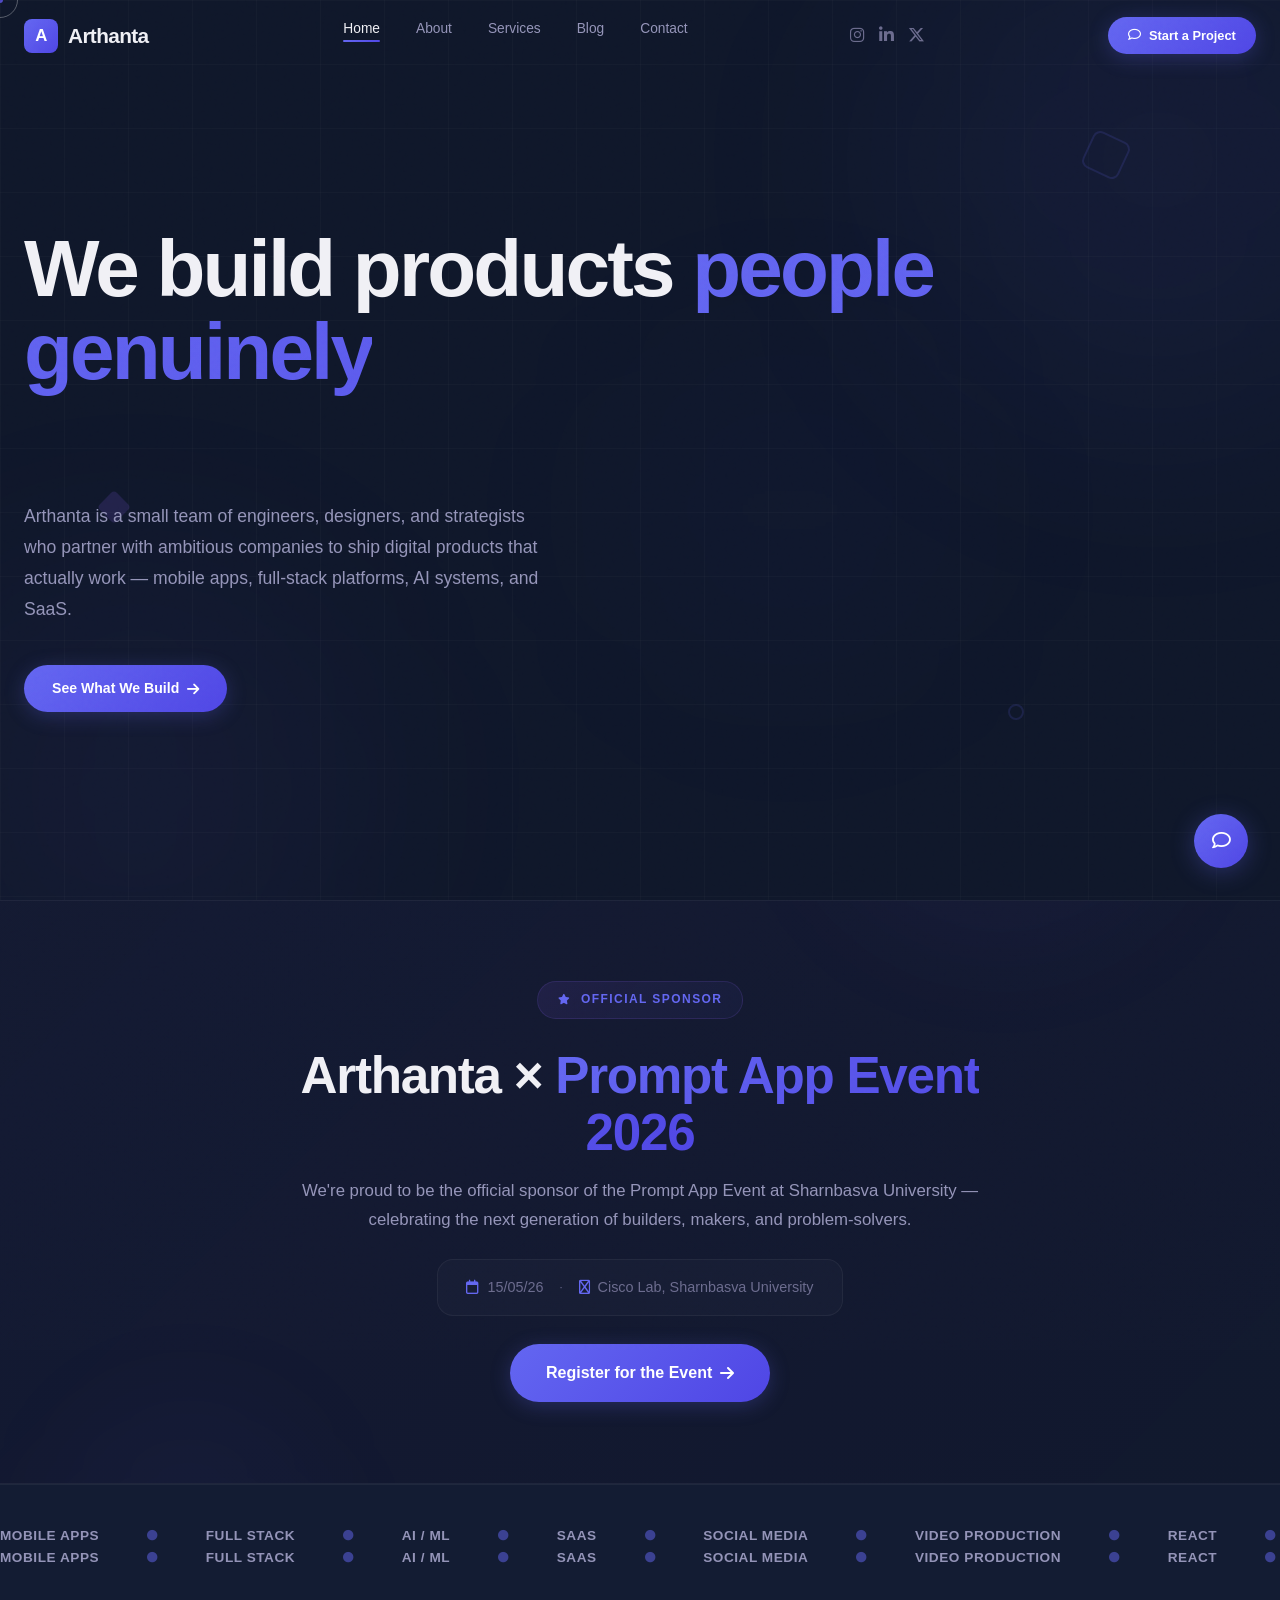
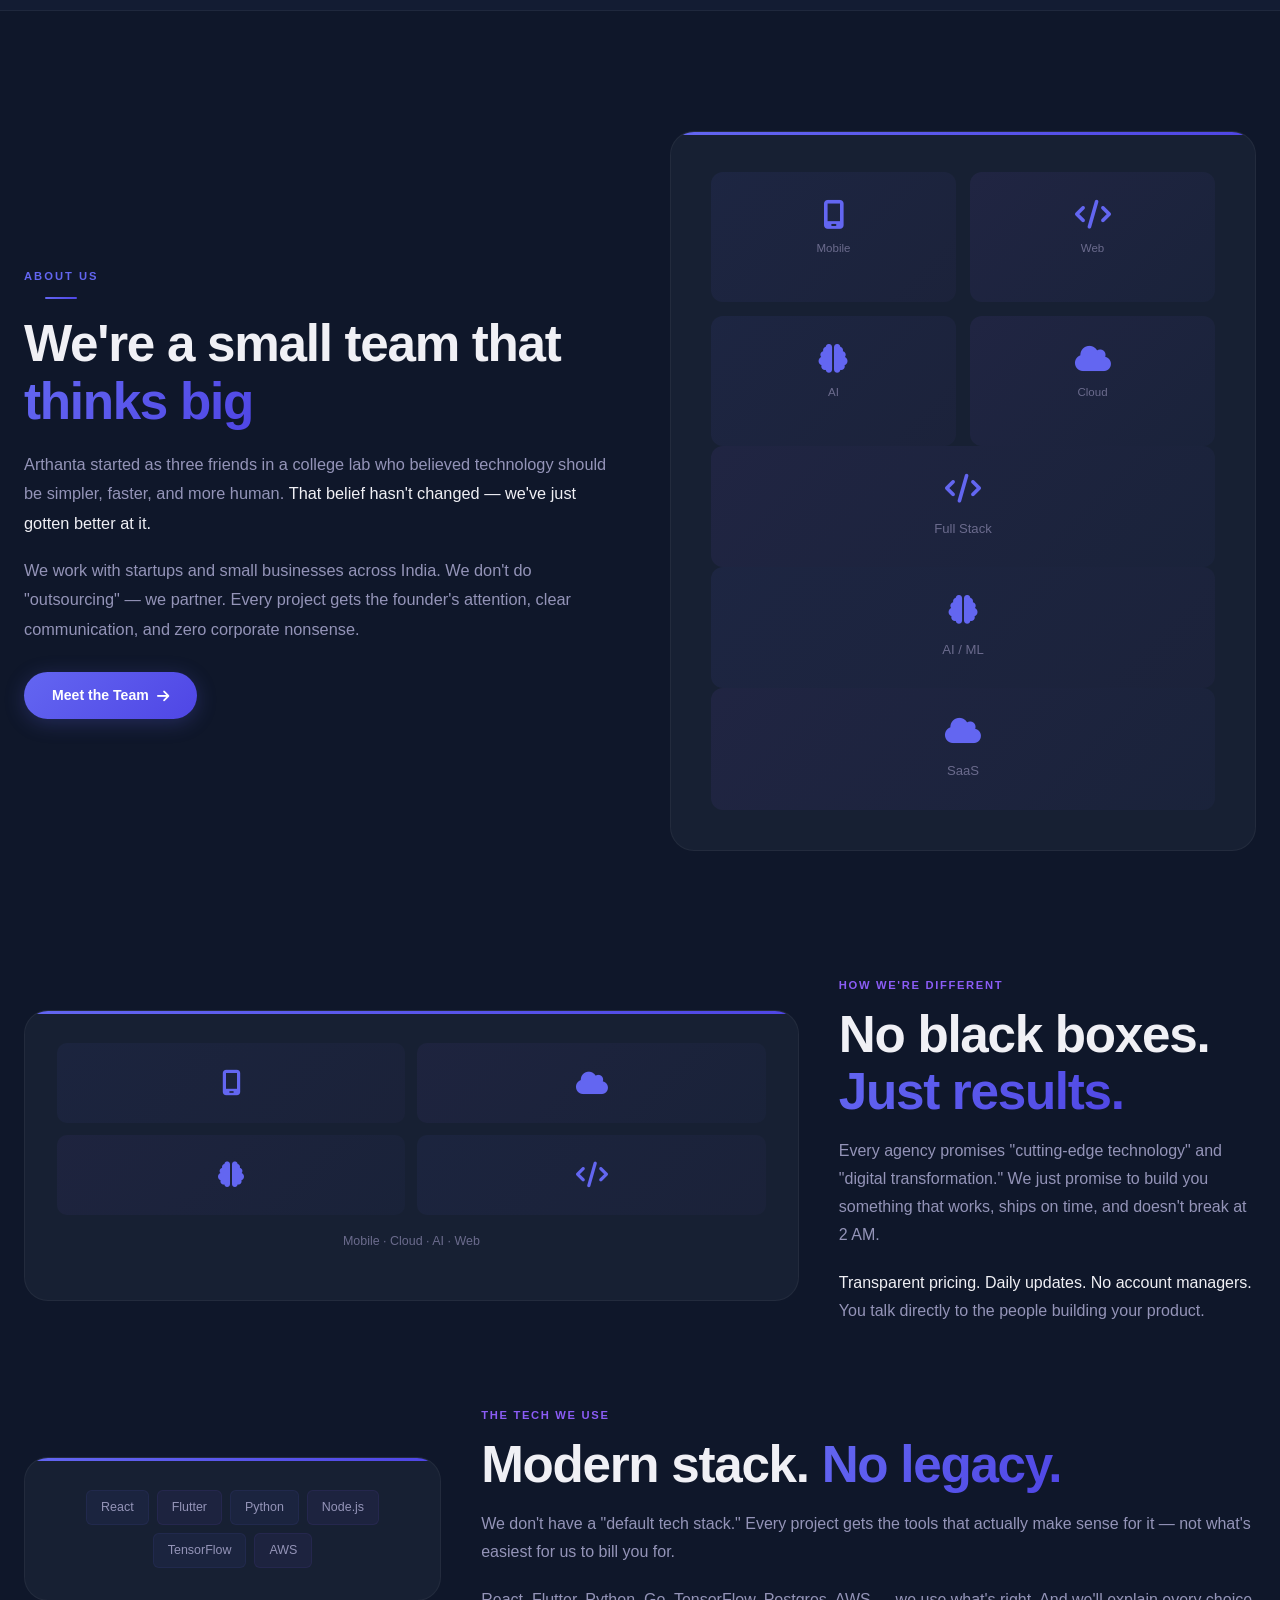
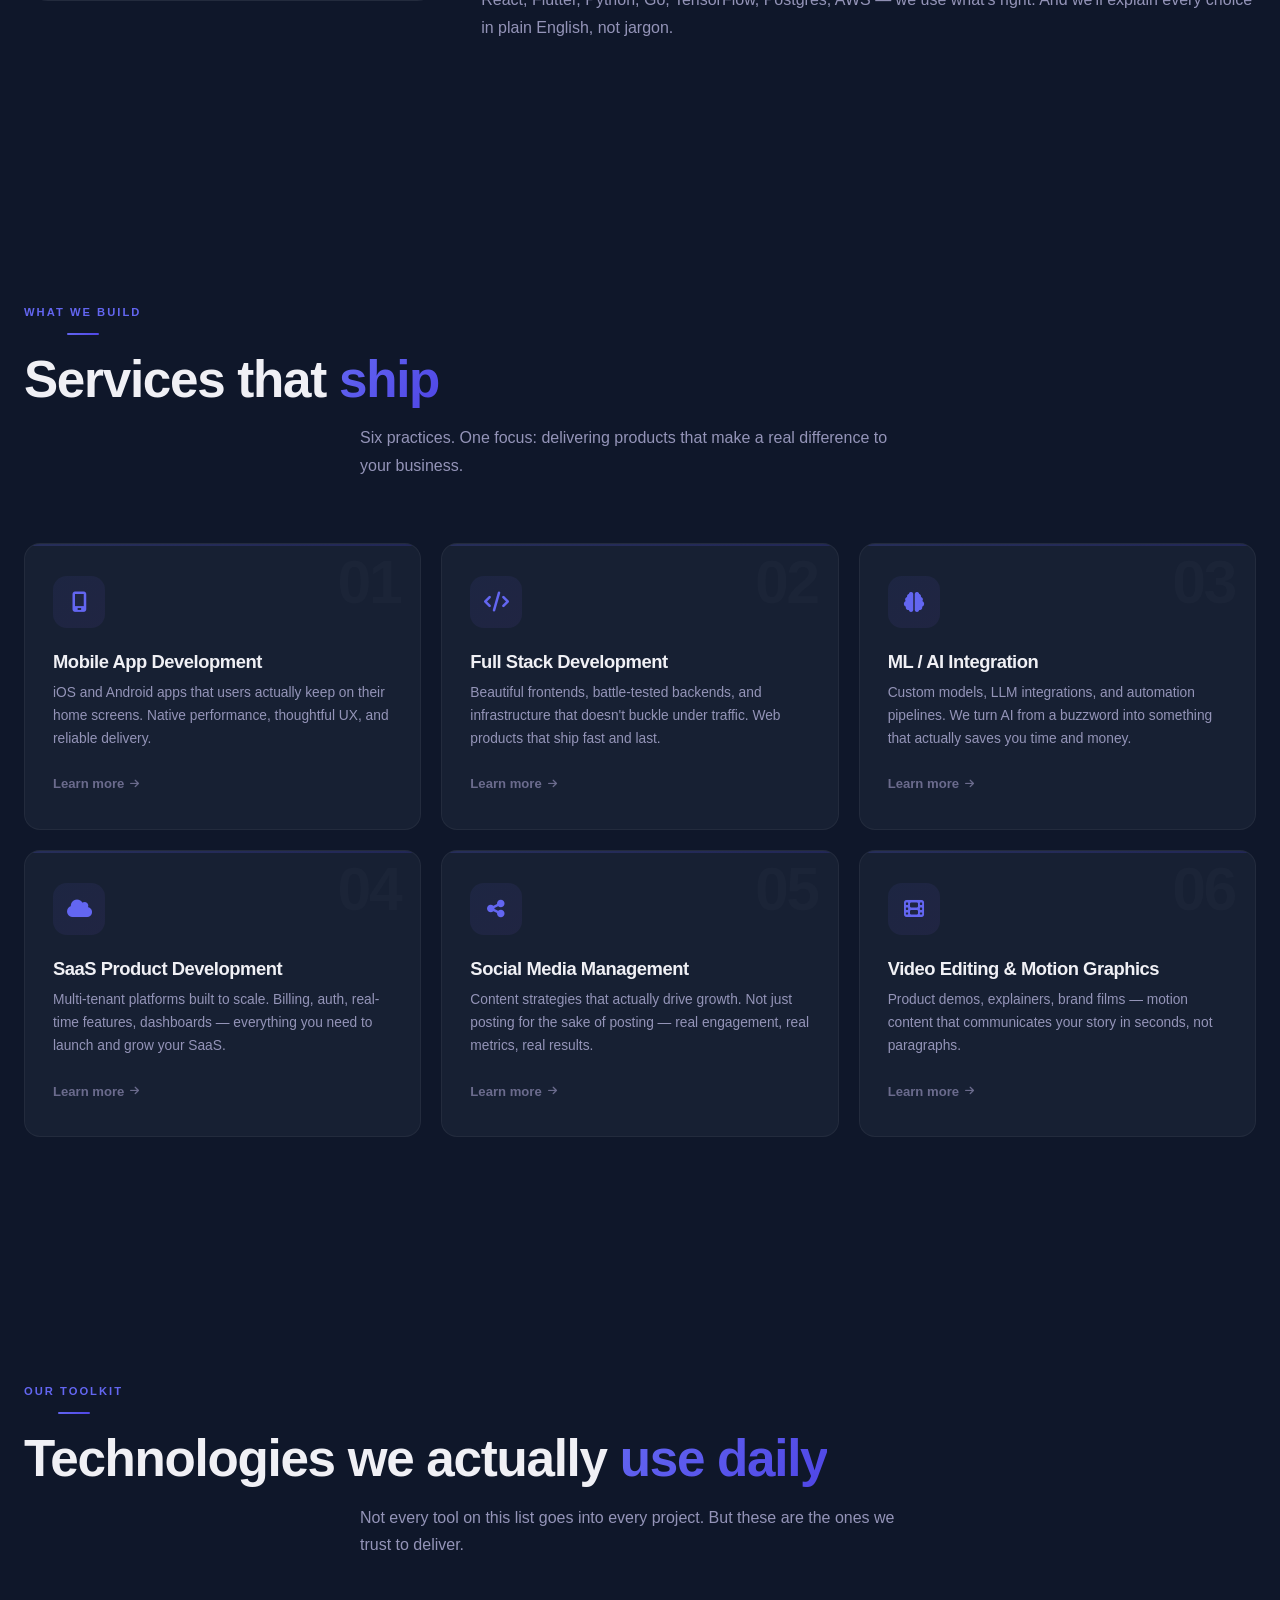
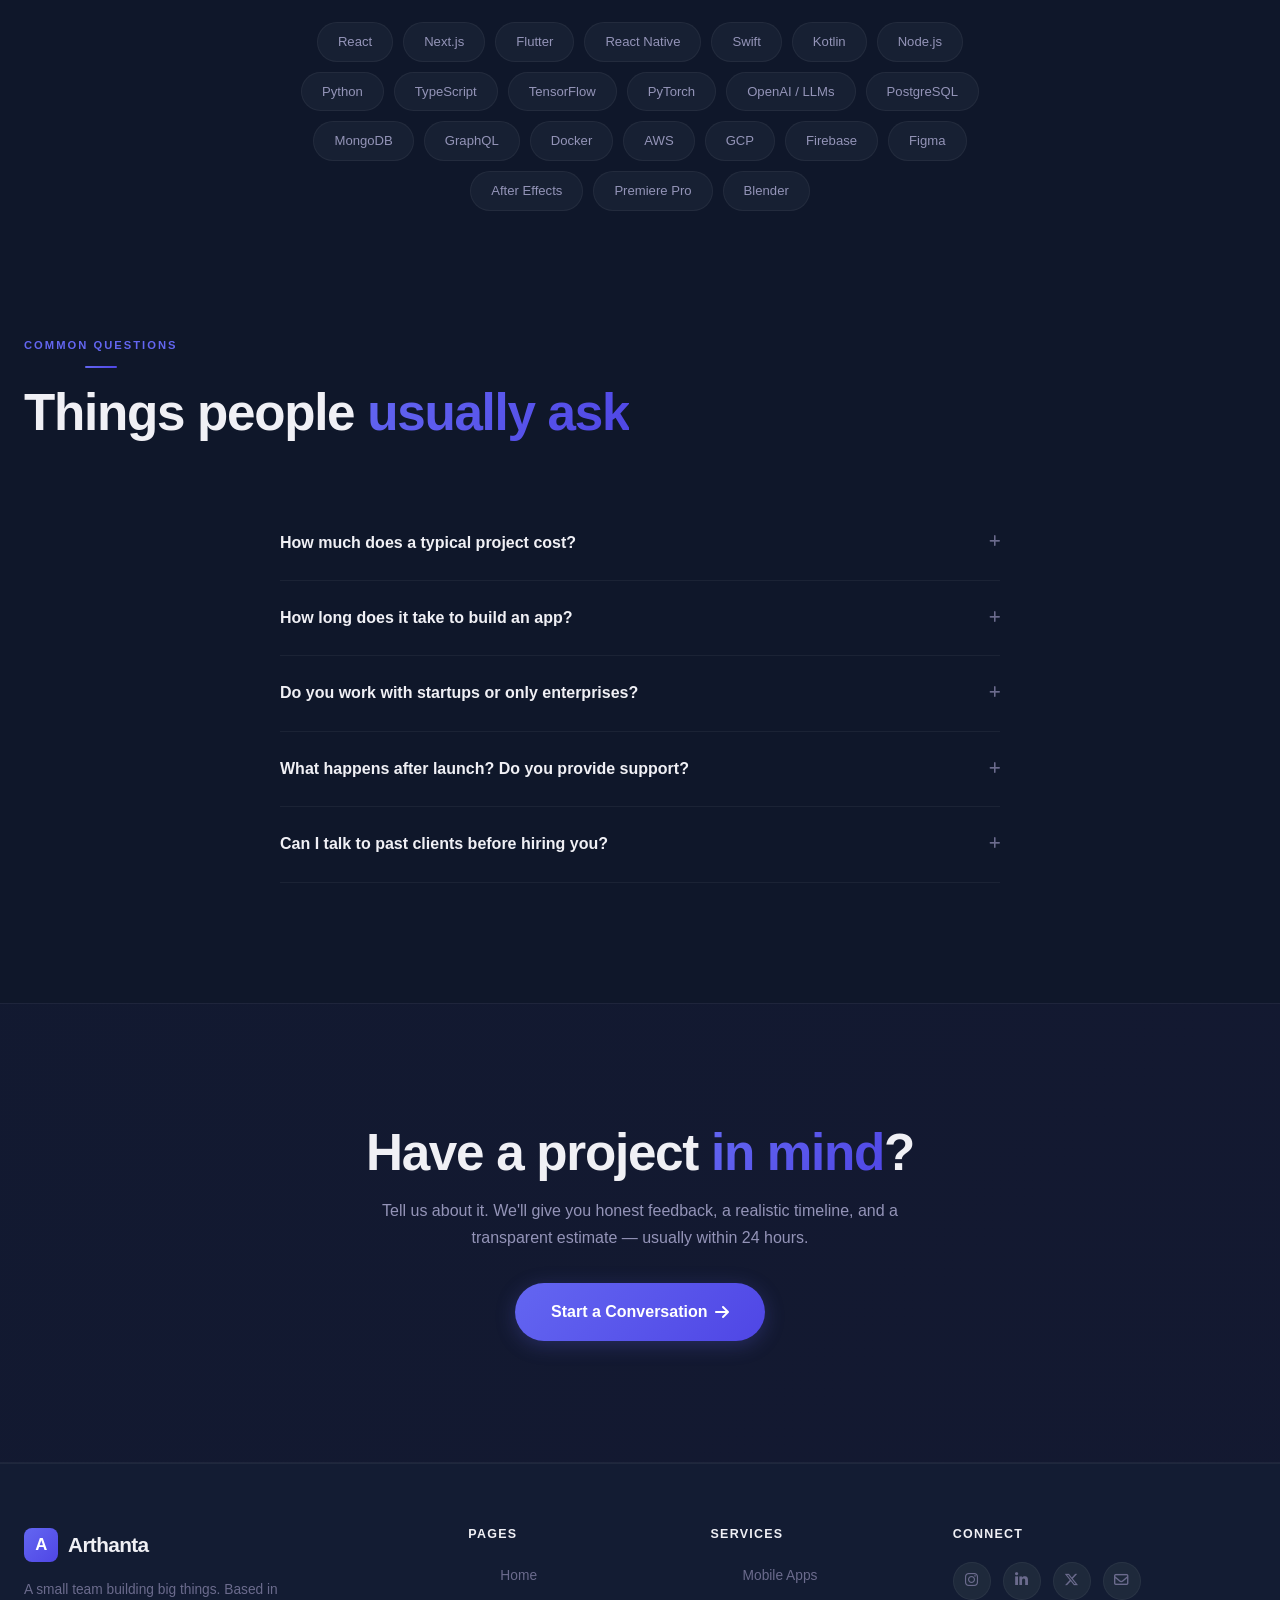
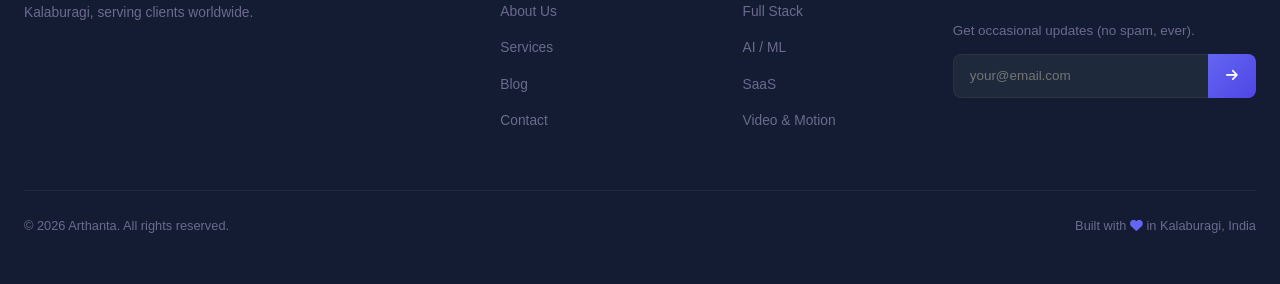
==== commit 9e9ea69d: "created blog.html and add it sitemap.xml" ====
--- a/index.html
+++ b/index.html
@@ -3,14 +3,13 @@
 <head>
   <meta charset="UTF-8">
   <meta name="viewport" content="width=device-width, initial-scale=1.0">
-  <title>Arthanta — Build products people love</title>
-  <meta name="description" content="Arthanta is a technology agency that builds mobile apps, full-stack platforms, AI systems, and SaaS products for ambitious teams.">
-  <meta name="keywords" content="tech agency, mobile app development, AI integration, SaaS development, full stack, video production">
+  <title>Arthanta | Mobile Apps, Full Stack & AI Development Agency</title>
+  <meta name="description" content="Arthanta is a technology agency building mobile apps, full-stack platforms, AI systems, and SaaS products for ambitious teams in Kalaburagi, India.">
   <meta name="author" content="Arthanta">
   <meta property="og:title" content="Arthanta — Build products people love">
   <meta property="og:description" content="Technology agency building mobile apps, full-stack platforms, AI systems, and SaaS products.">
   <meta property="og:type" content="website">
-  <meta name="theme-color" content="#0a0a0f">
+  <meta name="theme-color" content="#0F172A">
 
   <link rel="preconnect" href="https://api.fontshare.com">
   <link rel="preconnect" href="https://fonts.gstatic.com" crossorigin>
@@ -45,6 +44,7 @@
         <li><a href="index.html" class="active">Home</a></li>
         <li><a href="about.html">About</a></li>
         <li><a href="services.html">Services</a></li>
+        <li><a href="blog.html">Blog</a></li>
         <li><a href="contact.html">Contact</a></li>
       </ul>
 
@@ -71,6 +71,7 @@
     <a href="index.html">Home</a>
     <a href="about.html">About</a>
     <a href="services.html">Services</a>
+    <a href="blog.html">Blog</a>
     <a href="contact.html">Contact</a>
     <div style="margin-top:32px;">
       <a href="contact.html" class="btn-arthanta btn-primary mobile-cta-btn" style="display:inline-flex;">
@@ -487,6 +488,7 @@
           <li><a href="index.html">Home</a></li>
           <li><a href="about.html">About Us</a></li>
           <li><a href="services.html">Services</a></li>
+          <li><a href="blog.html">Blog</a></li>
           <li><a href="contact.html">Contact</a></li>
         </ul>
       </div>
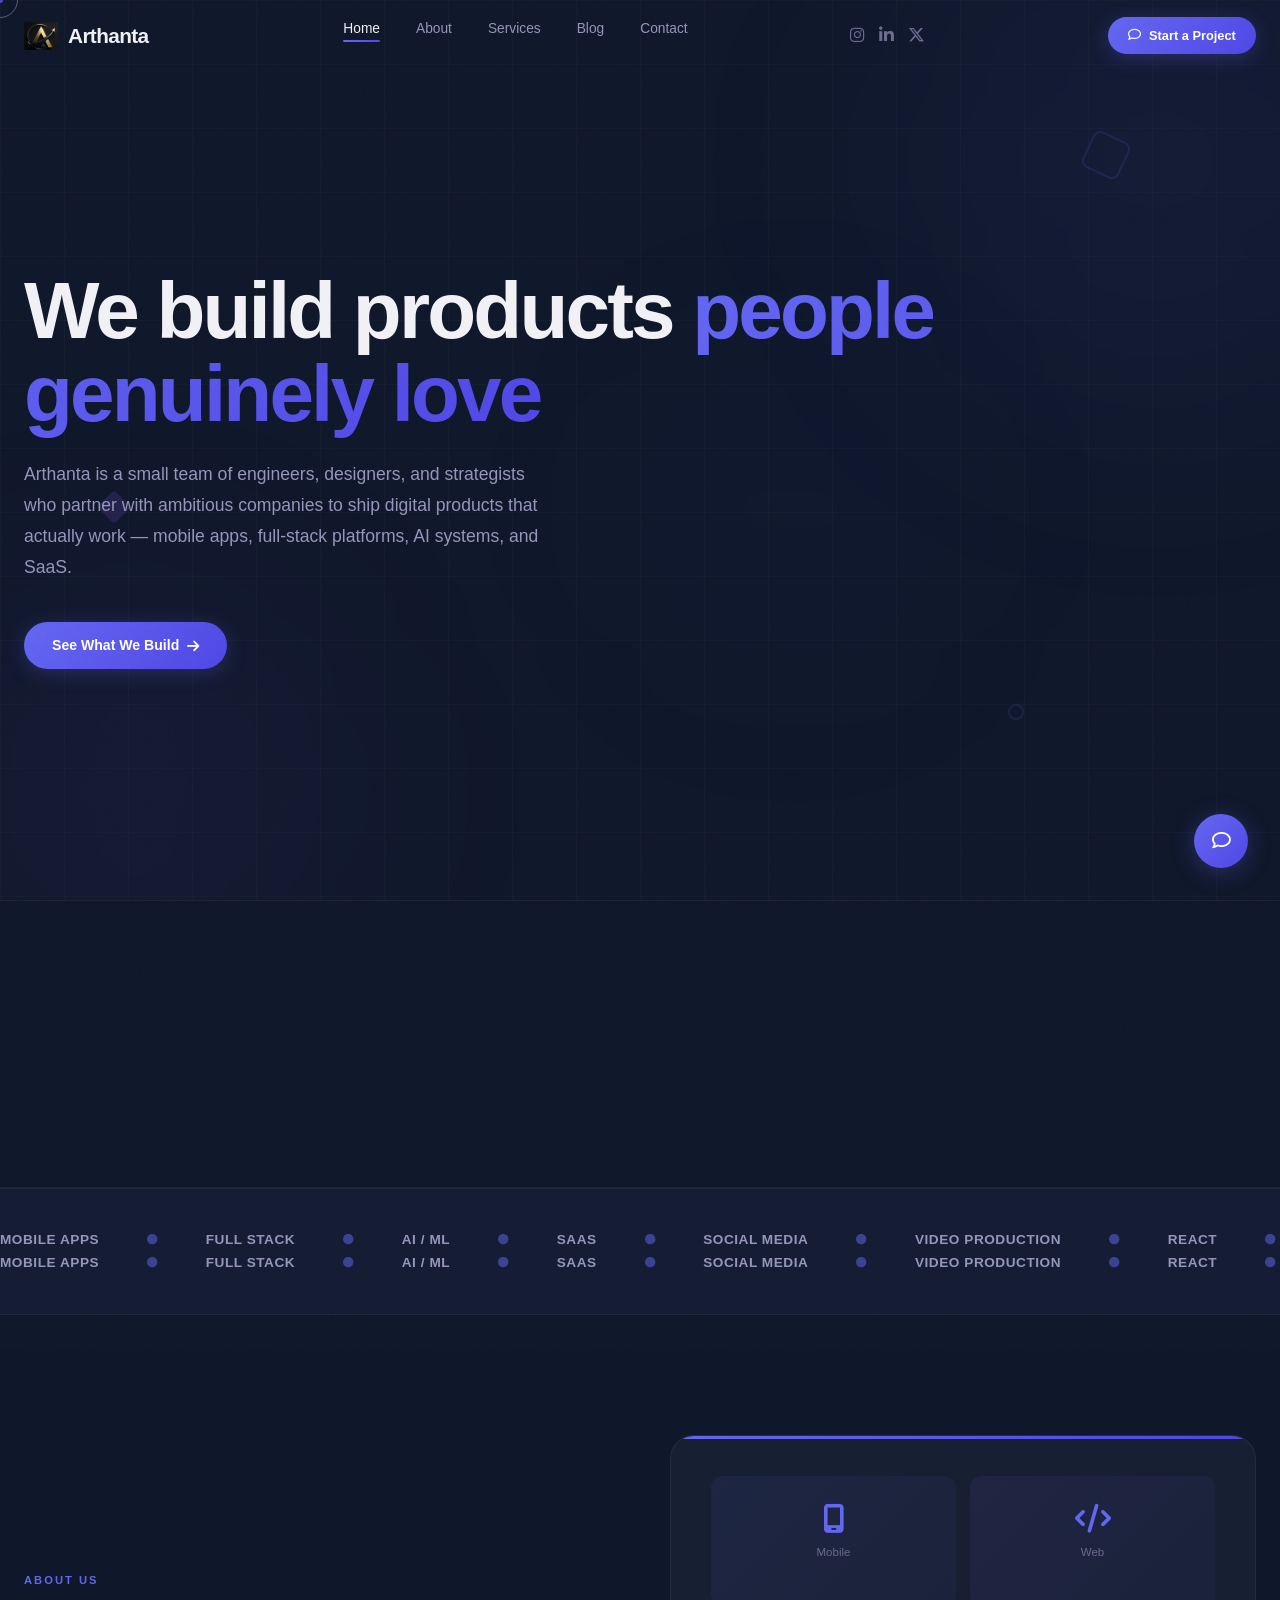
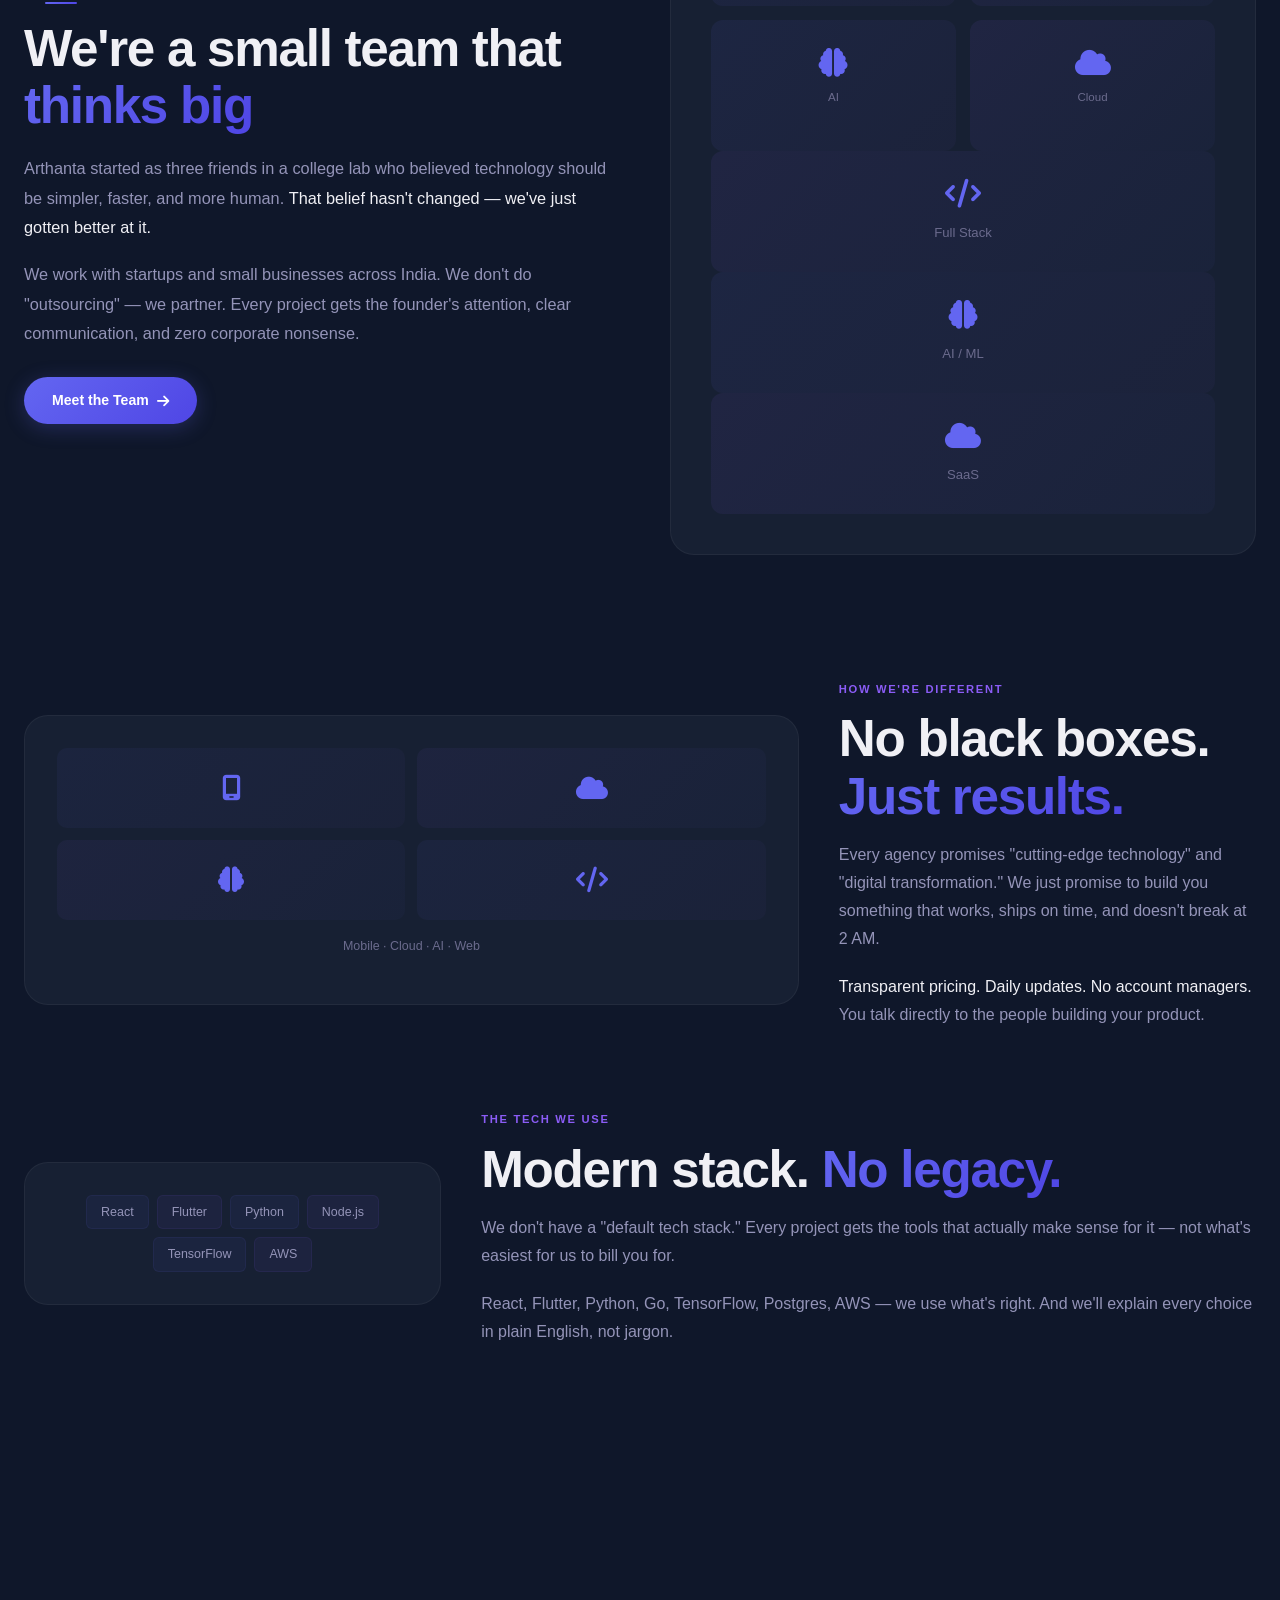
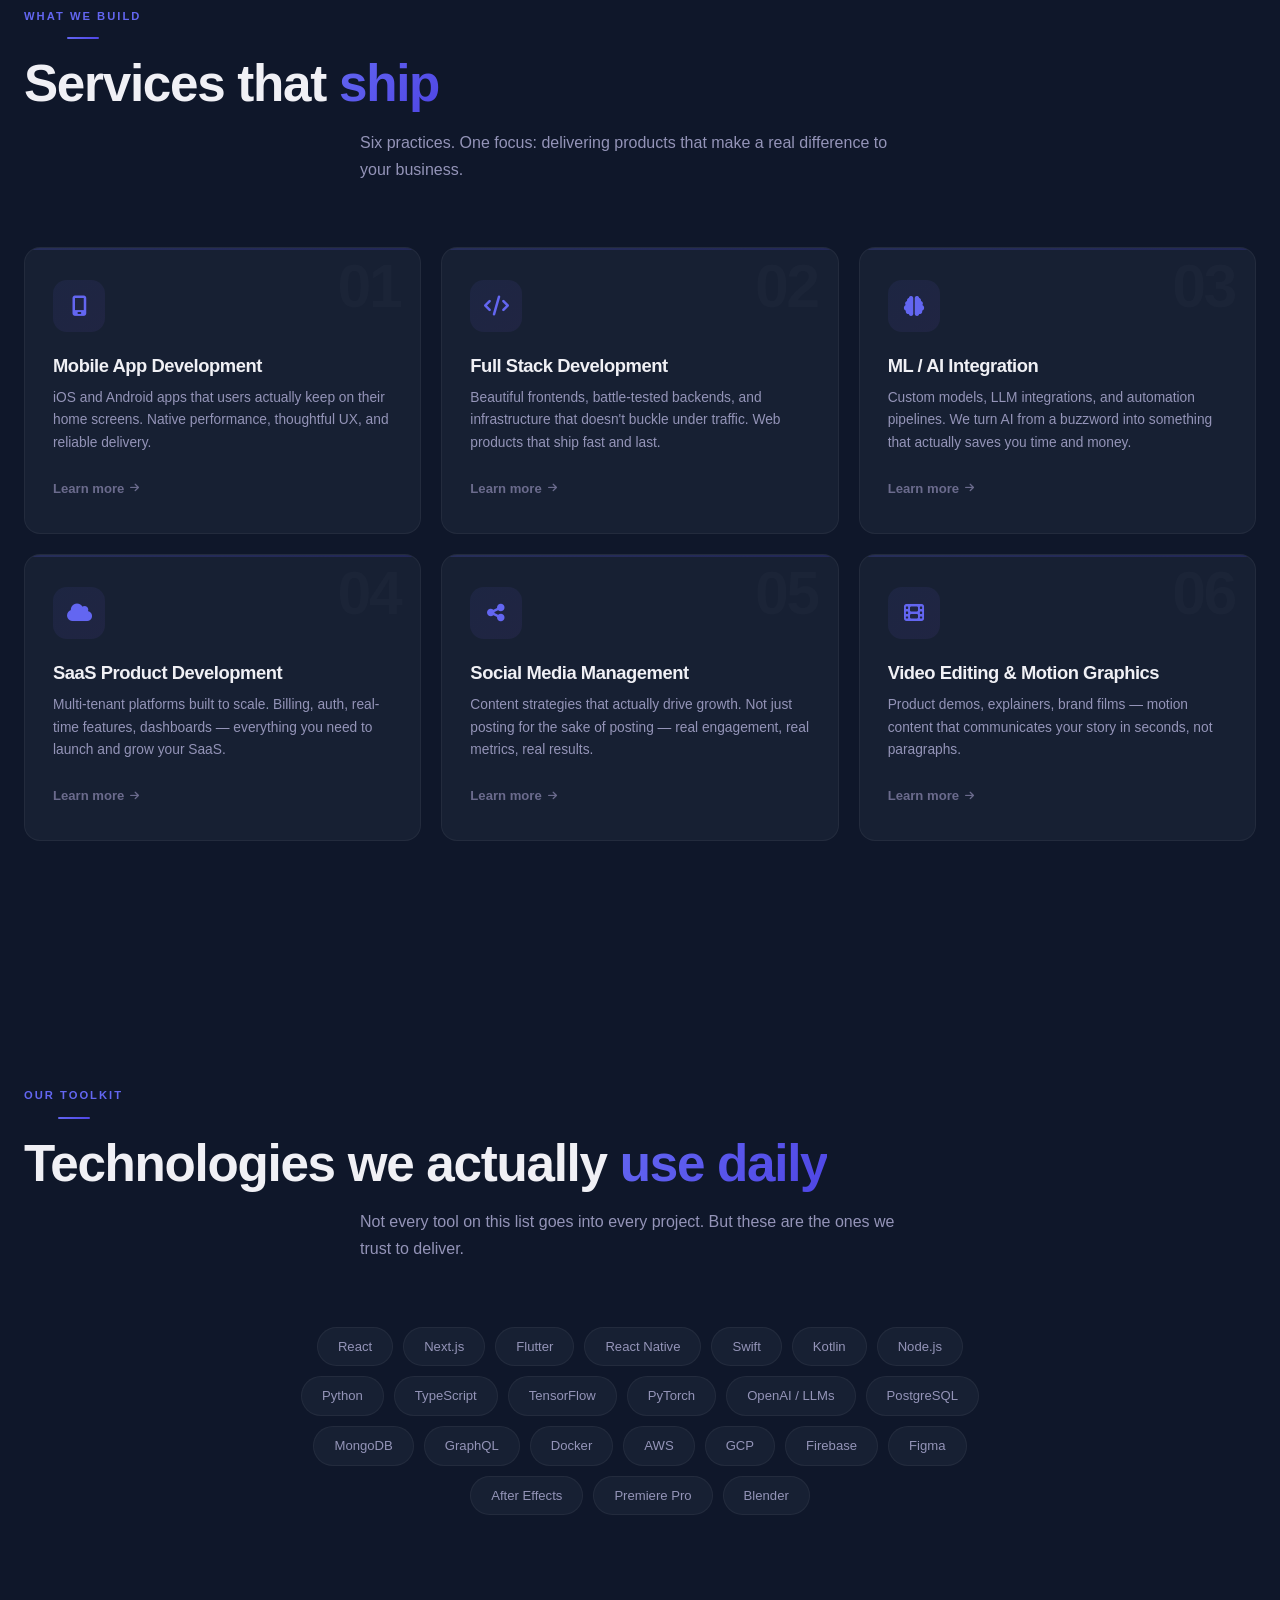
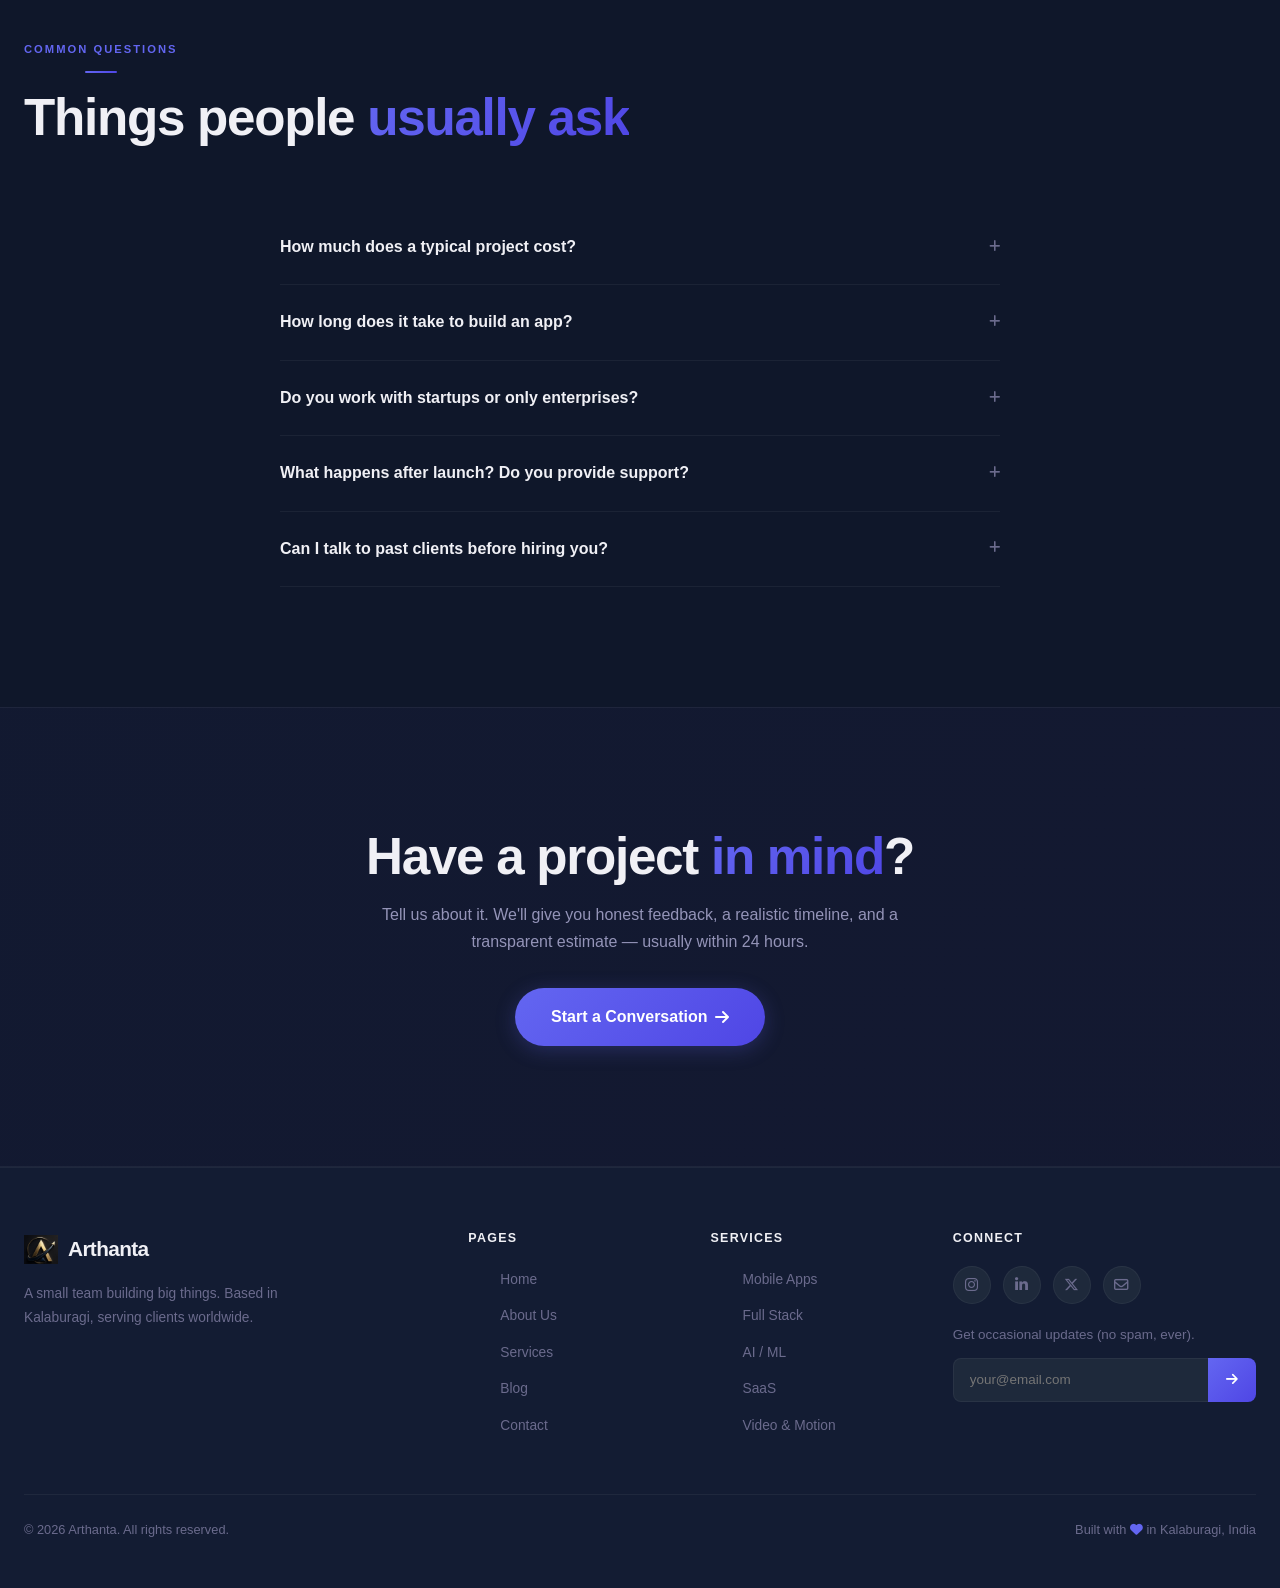
==== commit 8e8c88a5: "logo has been added" ====
--- a/index.html
+++ b/index.html
@@ -21,8 +21,11 @@
 <body>
 
   <div class="loader">
-    <div class="loader-ring"></div>
-    <div class="loader-text">Arthanta</div>
+    <div class="loader-logo">
+      <div class="loader-ring"></div>
+      <img src="logo.jpeg" alt="Arthanta" class="loader-img">
+    </div>
+    <div class="loader-text">ARTHANTA</div>
   </div>
 
   <div class="noise-overlay"></div>
@@ -36,7 +39,7 @@
   <nav class="navbar" role="navigation" aria-label="Main navigation">
     <div class="navbar-inner">
       <a href="index.html" class="navbar-logo">
-        <span class="logo-mark">A</span>
+        <img src="logo.jpeg" alt="Arthanta" class="logo-img">
         <span>Arthanta</span>
       </a>
 
@@ -48,7 +51,7 @@
         <li><a href="contact.html">Contact</a></li>
       </ul>
 
-      <div class="navbar-social">
+      <div class="navbar-social social-morph">
         <a href="https://www.instagram.com/arthanta.tech?igsh=MXUxYXV5bG8zN2Z4bQ==" target="_blank" rel="noopener noreferrer" aria-label="Instagram"><i class="fa-brands fa-instagram"></i></a>
         <a href="https://www.linkedin.com/in/arthanta" target="_blank" rel="noopener noreferrer" aria-label="LinkedIn"><i class="fa-brands fa-linkedin-in"></i></a>
         <a href="https://x.com/ArthantaSystems" target="_blank" rel="noopener noreferrer" aria-label="X / Twitter"><i class="fa-brands fa-x-twitter"></i></a>
@@ -108,7 +111,7 @@
     <div class="hero-content">
       <h1 class="hero-title heading-xl">
         <span class="line">We build products</span>
-        <span class="line text-gradient">people genuinely<span class="text-scramble" style="display:block;margin-top:2px;">Cutting-Edge Technology</span></span>
+        <span class="line text-gradient">people genuinely love</span>
       </h1>
 
       <p class="hero-subtitle">
@@ -124,35 +127,23 @@
     </div>
   </section>
 
-  <!-- ============================================
-       SPONSORSHIP HERO
-       ============================================ -->
-  <section class="section" style="padding:80px 0;position:relative;overflow:hidden;background:linear-gradient(135deg,rgba(139,92,246,0.04),rgba(99,102,241,0.02));border-top:1px solid var(--color-border);border-bottom:1px solid var(--color-border);">
-    <div style="position:absolute;inset:0;overflow:hidden;pointer-events:none;">
-      <div style="position:absolute;width:300px;height:300px;background:rgba(139,92,246,0.06);border-radius:50%;filter:blur(80px);top:-50%;right:10%;"></div>
-      <div style="position:absolute;width:250px;height:250px;background:rgba(99,102,241,0.04);border-radius:50%;filter:blur(60px);bottom:-30%;left:5%;"></div>
-    </div>
-    <div class="container-premium" style="position:relative;z-index:1;">
-      <div class="reveal" style="text-align:center;max-width:720px;margin:0 auto;">
-        <div style="display:inline-flex;align-items:center;gap:10px;padding:8px 20px;background:linear-gradient(135deg,rgba(139,92,246,0.1),rgba(99,102,241,0.05));border:1px solid rgba(139,92,246,0.15);border-radius:50px;font-size:0.75rem;font-weight:700;text-transform:uppercase;letter-spacing:0.12em;color:var(--color-accent-indigo);margin-bottom:28px;">
-          <i class="fa-solid fa-star" style="font-size:0.65rem;"></i> Official Sponsor
-        </div>
-        <h2 class="heading-lg" style="margin-bottom:16px;">
-          Arthanta &times; <span class="text-gradient">Prompt App Event 2026</span>
+
+
+  <!-- ============================================
+       EVENT COMPLETED
+       ============================================ -->
+  <section class="section" style="padding:60px 0;position:relative;overflow:hidden;border-top:1px solid var(--color-border);border-bottom:1px solid var(--color-border);">
+    <div class="container-premium">
+      <div class="reveal" style="text-align:center;max-width:640px;margin:0 auto;">
+        <div style="display:inline-flex;align-items:center;gap:10px;padding:8px 20px;background:linear-gradient(135deg,rgba(34,197,94,0.1),rgba(34,197,94,0.05));border:1px solid rgba(34,197,94,0.15);border-radius:50px;font-size:0.75rem;font-weight:700;text-transform:uppercase;letter-spacing:0.12em;color:#22C55E;margin-bottom:20px;">
+          <i class="fa-solid fa-check" style="font-size:0.65rem;"></i> Event Completed
+        </div>
+        <h2 class="heading-lg" style="margin-bottom:12px;font-size:1.6rem;">
+          Prompt App Event 2026 was a <span class="text-gradient">success</span>
         </h2>
-        <p style="color:var(--color-text-secondary);font-size:1.05rem;margin-bottom:24px;line-height:1.7;">
-          We're proud to be the official sponsor of the Prompt App Event at Sharnbasva University — celebrating the next generation of builders, makers, and problem-solvers.
+        <p style="color:var(--color-text-secondary);font-size:0.95rem;line-height:1.7;">
+          A huge thank you to everyone who participated, organized, and made the event unforgettable. We're proud to have been part of it. See you next year.
         </p>
-        <div class="sponsor-details" style="display:inline-flex;align-items:center;gap:16px;flex-wrap:wrap;justify-content:center;padding:16px 28px;background:rgba(255,255,255,0.02);border:1px solid var(--color-border);border-radius:var(--radius-lg);">
-          <span style="display:flex;align-items:center;gap:8px;color:var(--color-text-muted);font-size:0.9rem;"><i class="fa-regular fa-calendar" style="color:var(--color-accent-indigo);"></i> 15/05/26</span>
-          <span class="dot-sep" style="color:var(--color-text-muted);font-size:0.7rem;">&middot;</span>
-          <span style="display:flex;align-items:center;gap:8px;color:var(--color-text-muted);font-size:0.9rem;"><i class="fa-regular fa-location-dot" style="color:var(--color-accent-indigo);"></i> Cisco Lab, Sharnbasva University</span>
-        </div>
-        <div style="margin-top:28px;">
-          <a href="https://forms.gle/QyEdY81WWQ8KAQU26" target="_blank" rel="noopener noreferrer" class="btn-arthanta btn-primary btn-lg" style="font-size:1rem;">
-            Register for the Event <i class="fa-solid fa-arrow-right"></i>
-          </a>
-        </div>
       </div>
     </div>
   </section>
@@ -240,7 +231,7 @@
     <div class="container-premium">
       <div class="showcase-row reveal">
         <div class="showcase-visual">
-          <div class="visual-box" style="padding:32px;">
+          <div class="visual-box gradient-border" style="padding:32px;">
             <div class="visual-box-grid" style="display:grid;grid-template-columns:1fr 1fr;gap:12px;">
               <div style="height:80px;background:linear-gradient(135deg,rgba(99,102,241,0.06),rgba(139,92,246,0.03));border-radius:10px;display:flex;align-items:center;justify-content:center;font-size:1.6rem;color:var(--color-accent-indigo);"><i class="fa-solid fa-mobile-screen"></i></div>
               <div style="height:80px;background:linear-gradient(135deg,rgba(139,92,246,0.06),rgba(99,102,241,0.03));border-radius:10px;display:flex;align-items:center;justify-content:center;font-size:1.6rem;color:var(--color-accent-indigo);"><i class="fa-solid fa-cloud"></i></div>
@@ -278,7 +269,7 @@
           </p>
         </div>
         <div class="showcase-visual">
-          <div class="visual-box" style="padding:32px;">
+          <div class="visual-box gradient-border" style="padding:32px;">
             <div style="display:flex;flex-wrap:wrap;gap:8px;justify-content:center;">
               <span style="padding:6px 14px;background:rgba(99,102,241,0.06);border:1px solid rgba(99,102,241,0.08);border-radius:6px;font-size:0.78rem;color:var(--color-text-secondary);font-weight:500;">React</span>
               <span style="padding:6px 14px;background:rgba(139,92,246,0.06);border:1px solid rgba(139,92,246,0.08);border-radius:6px;font-size:0.78rem;color:var(--color-text-secondary);font-weight:500;">Flutter</span>
@@ -305,49 +296,49 @@
       </div>
 
       <div class="services-grid stagger-children">
-        <div class="service-card" data-service="mobile-app">
+        <div class="service-card card-float" data-service="mobile-app">
           <span class="card-num">01</span>
-          <div class="service-card-icon"><i class="fa-solid fa-mobile-screen"></i></div>
+          <div class="service-card-icon icon-pulse"><i class="fa-solid fa-mobile-screen"></i></div>
           <h3>Mobile App Development</h3>
           <p>iOS and Android apps that users actually keep on their home screens. Native performance, thoughtful UX, and reliable delivery.</p>
           <span class="card-cta">Learn more <i class="fa-solid fa-arrow-right"></i></span>
         </div>
 
-        <div class="service-card" data-service="fullstack">
+        <div class="service-card card-float" data-service="fullstack">
           <span class="card-num">02</span>
-          <div class="service-card-icon"><i class="fa-solid fa-code"></i></div>
+          <div class="service-card-icon icon-pulse"><i class="fa-solid fa-code"></i></div>
           <h3>Full Stack Development</h3>
           <p>Beautiful frontends, battle-tested backends, and infrastructure that doesn't buckle under traffic. Web products that ship fast and last.</p>
           <span class="card-cta">Learn more <i class="fa-solid fa-arrow-right"></i></span>
         </div>
 
-        <div class="service-card" data-service="ml-ai">
+        <div class="service-card card-float" data-service="ml-ai">
           <span class="card-num">03</span>
-          <div class="service-card-icon"><i class="fa-solid fa-brain"></i></div>
+          <div class="service-card-icon icon-pulse"><i class="fa-solid fa-brain"></i></div>
           <h3>ML / AI Integration</h3>
           <p>Custom models, LLM integrations, and automation pipelines. We turn AI from a buzzword into something that actually saves you time and money.</p>
           <span class="card-cta">Learn more <i class="fa-solid fa-arrow-right"></i></span>
         </div>
 
-        <div class="service-card" data-service="saas">
+        <div class="service-card card-float" data-service="saas">
           <span class="card-num">04</span>
-          <div class="service-card-icon"><i class="fa-solid fa-cloud"></i></div>
+          <div class="service-card-icon icon-pulse"><i class="fa-solid fa-cloud"></i></div>
           <h3>SaaS Product Development</h3>
           <p>Multi-tenant platforms built to scale. Billing, auth, real-time features, dashboards — everything you need to launch and grow your SaaS.</p>
           <span class="card-cta">Learn more <i class="fa-solid fa-arrow-right"></i></span>
         </div>
 
-        <div class="service-card" data-service="social-media">
+        <div class="service-card card-float" data-service="social-media">
           <span class="card-num">05</span>
-          <div class="service-card-icon"><i class="fa-solid fa-share-nodes"></i></div>
+          <div class="service-card-icon icon-pulse"><i class="fa-solid fa-share-nodes"></i></div>
           <h3>Social Media Management</h3>
           <p>Content strategies that actually drive growth. Not just posting for the sake of posting — real engagement, real metrics, real results.</p>
           <span class="card-cta">Learn more <i class="fa-solid fa-arrow-right"></i></span>
         </div>
 
-        <div class="service-card" data-service="video-editing">
+        <div class="service-card card-float" data-service="video-editing">
           <span class="card-num">06</span>
-          <div class="service-card-icon"><i class="fa-solid fa-film"></i></div>
+          <div class="service-card-icon icon-pulse"><i class="fa-solid fa-film"></i></div>
           <h3>Video Editing & Motion Graphics</h3>
           <p>Product demos, explainers, brand films — motion content that communicates your story in seconds, not paragraphs.</p>
           <span class="card-cta">Learn more <i class="fa-solid fa-arrow-right"></i></span>
@@ -477,7 +468,7 @@
     <div class="footer-grid">
       <div class="footer-brand">
         <a href="index.html" class="navbar-logo" style="margin-bottom:16px;">
-          <span class="logo-mark">A</span>
+          <img src="logo.jpeg" alt="Arthanta" class="logo-img">
           <span>Arthanta</span>
         </a>
         <p>A small team building big things. Based in Kalaburagi, serving clients worldwide.</p>
@@ -504,7 +495,7 @@
       </div>
       <div>
         <h4 class="footer-heading">Connect</h4>
-        <div class="footer-social">
+        <div class="footer-social social-morph">
           <a href="https://www.instagram.com/arthanta.tech?igsh=MXUxYXV5bG8zN2Z4bQ==" target="_blank" rel="noopener noreferrer" aria-label="Instagram"><i class="fa-brands fa-instagram"></i></a>
           <a href="https://www.linkedin.com/in/arthanta" target="_blank" rel="noopener noreferrer" aria-label="LinkedIn"><i class="fa-brands fa-linkedin-in"></i></a>
           <a href="https://x.com/ArthantaSystems" target="_blank" rel="noopener noreferrer" aria-label="X / Twitter"><i class="fa-brands fa-x-twitter"></i></a>
--- a/css/style.css
+++ b/css/style.css
@@ -44,6 +44,15 @@
   --nav-height: 72px;
 }
 
+/* ---------- Logo ---------- */
+.logo-img {
+  width: 34px;
+  height: auto;
+  flex-shrink: 0;
+  display: block;
+}
+
+
 /* ---------- Reset & Base ---------- */
 *, *::before, *::after {
   margin: 0;
@@ -228,6 +237,93 @@
   background: linear-gradient(135deg, rgba(99, 102, 241, 0.2), rgba(139, 92, 246, 0.15));
   border-radius: 4px;
   z-index: -1;
+}
+
+/* ---------- Ripple Effect ---------- */
+.ripple {
+  position: relative;
+  overflow: hidden;
+}
+.ripple .ripple-effect {
+  position: absolute;
+  border-radius: 50%;
+  background: rgba(255, 255, 255, 0.3);
+  transform: scale(0);
+  animation: rippleAnim 0.6s ease-out;
+  pointer-events: none;
+}
+@keyframes rippleAnim {
+  to { transform: scale(4); opacity: 0; }
+}
+
+/* ---------- Glow Follow ---------- */
+.glow-follow {
+  position: relative;
+  overflow: hidden;
+}
+.glow-follow .glow-spot {
+  position: absolute;
+  width: 200px;
+  height: 200px;
+  border-radius: 50%;
+  background: radial-gradient(circle, rgba(99, 102, 241, 0.1), transparent 70%);
+  pointer-events: none;
+  opacity: 0;
+  transition: opacity 0.3s ease;
+  transform: translate(-50%, -50%);
+  z-index: 0;
+}
+.glow-follow:hover .glow-spot {
+  opacity: 1;
+}
+
+/* ---------- Icon Pulse on Hover ---------- */
+.icon-pulse {
+  transition: all 0.4s cubic-bezier(0.34, 1.56, 0.64, 1);
+}
+.icon-pulse:hover {
+  animation: iconPulse 0.6s ease;
+}
+@keyframes iconPulse {
+  0%, 100% { transform: scale(1) rotate(0deg); }
+  25% { transform: scale(1.2) rotate(-5deg); }
+  50% { transform: scale(1.1) rotate(3deg); }
+  75% { transform: scale(1.15) rotate(-2deg); }
+}
+
+/* ---------- Nav Link Glow ---------- */
+.navbar-links a {
+  position: relative;
+  transition: color 0.3s ease, text-shadow 0.3s ease;
+}
+.navbar-links a:hover {
+  text-shadow: 0 0 20px rgba(99, 102, 241, 0.3);
+}
+
+/* ---------- Card Content Reveal on Hover ---------- */
+.card-reveal {
+  position: relative;
+  overflow: hidden;
+}
+.card-reveal .card-reveal-content {
+  transform: translateY(10px);
+  opacity: 0;
+  transition: all 0.4s cubic-bezier(0.16, 1, 0.3, 1);
+}
+.card-reveal:hover .card-reveal-content {
+  transform: translateY(0);
+  opacity: 1;
+}
+
+/* ---------- Social Icon Morph ---------- */
+.social-morph a {
+  transition: all 0.3s cubic-bezier(0.34, 1.56, 0.64, 1);
+}
+.social-morph a:hover {
+  transform: translateY(-4px) scale(1.15) rotate(360deg);
+  background: var(--color-accent-gradient);
+  color: #fff !important;
+  border-color: transparent;
 }
 
 /* ---------- Button Styles ---------- */
@@ -1640,6 +1736,140 @@
 .floating-btn:hover {
   transform: scale(1.1);
   box-shadow: 0 8px 40px rgba(99, 102, 241, 0.4);
+}
+
+/* ---------- Gradient Border Animation ---------- */
+@keyframes gradientBorder {
+  0% { background-position: 0% 50%; }
+  50% { background-position: 100% 50%; }
+  100% { background-position: 0% 50%; }
+}
+.gradient-border {
+  position: relative;
+}
+.gradient-border::before {
+  content: '';
+  position: absolute;
+  inset: -1px;
+  border-radius: inherit;
+  padding: 1px;
+  background: linear-gradient(135deg, #6366F1, #8B5CF6, #EC4899, #6366F1);
+  background-size: 300% 300%;
+  -webkit-mask: linear-gradient(#fff 0 0) content-box, linear-gradient(#fff 0 0);
+  -webkit-mask-composite: xor;
+  mask-composite: exclude;
+  animation: gradientBorder 4s ease infinite;
+  opacity: 0;
+  transition: opacity 0.4s ease;
+  pointer-events: none;
+}
+.gradient-border:hover::before {
+  opacity: 1;
+}
+
+/* ---------- Float Animation for Cards ---------- */
+@keyframes cardFloat {
+  0%, 100% { transform: translateY(0); }
+  50% { transform: translateY(-6px); }
+}
+.card-float {
+  animation: cardFloat 4s ease-in-out infinite;
+}
+.card-float:nth-child(2) { animation-delay: 0.5s; }
+.card-float:nth-child(3) { animation-delay: 1s; }
+.card-float:nth-child(4) { animation-delay: 1.5s; }
+.card-float:nth-child(5) { animation-delay: 2s; }
+.card-float:nth-child(6) { animation-delay: 2.5s; }
+
+/* ---------- Word Split Animation ---------- */
+.word-split {
+  overflow: hidden;
+  display: inline-block;
+}
+.word-split .word {
+  display: inline-block;
+  overflow: hidden;
+  vertical-align: top;
+}
+.word-split .char {
+  display: inline-block;
+  opacity: 0;
+  transform: translateY(100%) rotate(8deg);
+  transition: opacity 0.5s ease, transform 0.5s cubic-bezier(0.16, 1, 0.3, 1);
+}
+.word-split.visible .char {
+  opacity: 1;
+  transform: translateY(0) rotate(0);
+}
+.word-split.visible .char:nth-child(1) { transition-delay: 0s; }
+.word-split.visible .char:nth-child(2) { transition-delay: 0.02s; }
+.word-split.visible .char:nth-child(3) { transition-delay: 0.04s; }
+.word-split.visible .char:nth-child(4) { transition-delay: 0.06s; }
+.word-split.visible .char:nth-child(5) { transition-delay: 0.08s; }
+.word-split.visible .char:nth-child(6) { transition-delay: 0.1s; }
+.word-split.visible .char:nth-child(7) { transition-delay: 0.12s; }
+.word-split.visible .char:nth-child(8) { transition-delay: 0.14s; }
+.word-split.visible .char:nth-child(9) { transition-delay: 0.16s; }
+.word-split.visible .char:nth-child(10) { transition-delay: 0.18s; }
+.word-split.visible .char:nth-child(11) { transition-delay: 0.2s; }
+.word-split.visible .char:nth-child(12) { transition-delay: 0.22s; }
+.word-split.visible .char:nth-child(13) { transition-delay: 0.24s; }
+.word-split.visible .char:nth-child(14) { transition-delay: 0.26s; }
+.word-split.visible .char:nth-child(15) { transition-delay: 0.28s; }
+.word-split.visible .char:nth-child(16) { transition-delay: 0.3s; }
+.word-split.visible .char:nth-child(17) { transition-delay: 0.32s; }
+.word-split.visible .char:nth-child(18) { transition-delay: 0.34s; }
+.word-split.visible .char:nth-child(19) { transition-delay: 0.36s; }
+.word-split.visible .char:nth-child(20) { transition-delay: 0.38s; }
+
+/* ---------- Image Reveal on Scroll ---------- */
+.reveal-img {
+  clip-path: inset(0 0 100% 0);
+  transition: clip-path 1.2s cubic-bezier(0.77, 0, 0.175, 1);
+}
+.reveal-img.visible {
+  clip-path: inset(0);
+}
+
+/* ---------- Scale In Animation ---------- */
+@keyframes scaleIn {
+  from { transform: scale(0.8); opacity: 0; }
+  to { transform: scale(1); opacity: 1; }
+}
+.scale-in {
+  animation: scaleIn 0.6s cubic-bezier(0.16, 1, 0.3, 1) both;
+}
+
+/* ---------- Fade In Up ---------- */
+@keyframes fadeInUp {
+  from { transform: translateY(30px); opacity: 0; }
+  to { transform: translateY(0); opacity: 1; }
+}
+.fade-in-up {
+  animation: fadeInUp 0.6s cubic-bezier(0.16, 1, 0.3, 1) both;
+}
+
+/* ---------- Shimmer Effect ---------- */
+@keyframes shimmer {
+  0% { background-position: -200% center; }
+  100% { background-position: 200% center; }
+}
+.shimmer {
+  background: linear-gradient(90deg, var(--color-text-muted) 25%, var(--color-text) 50%, var(--color-text-muted) 75%);
+  background-size: 200% auto;
+  -webkit-background-clip: text;
+  background-clip: text;
+  -webkit-text-fill-color: transparent;
+  animation: shimmer 3s ease infinite;
+}
+
+/* ---------- Subtle Pulse ---------- */
+@keyframes subtlePulse {
+  0%, 100% { box-shadow: 0 0 0 0 rgba(99, 102, 241, 0.3); }
+  50% { box-shadow: 0 0 0 8px rgba(99, 102, 241, 0); }
+}
+.pulse-ring {
+  animation: subtlePulse 2s ease infinite;
 }
 
 /* ---------- Scroll Animation System ---------- */
@@ -2096,23 +2326,45 @@
 }
 .loader.hidden { opacity: 0; visibility: hidden; pointer-events: none; }
 
+.loader-logo {
+  position: relative;
+  width: 80px;
+  height: 80px;
+  display: flex;
+  align-items: center;
+  justify-content: center;
+}
 .loader-ring {
-  width: 48px;
-  height: 48px;
-  border: 2px solid var(--color-border);
+  position: absolute;
+  inset: 0;
+  border-radius: 50%;
+  border: 2px solid rgba(99, 102, 241, 0.1);
   border-top-color: var(--color-accent-indigo);
-  border-radius: var(--radius-full);
-  animation: loaderSpin 0.8s linear infinite;
+  border-bottom-color: var(--color-accent-purple);
+  animation: loaderSpin 1s cubic-bezier(0.45, 0.05, 0.55, 0.95) infinite;
 }
 @keyframes loaderSpin {
   to { transform: rotate(360deg); }
 }
 
+.loader-img {
+  width: 44px;
+  height: 44px;
+  object-fit: contain;
+  animation: loaderPulse 1.5s ease-in-out infinite alternate;
+}
+@keyframes loaderPulse {
+  0% { transform: scale(0.95); opacity: 0.7; }
+  100% { transform: scale(1.05); opacity: 1; }
+}
+
 .loader-text {
-  margin-top: 16px;
-  font-size: 0.8rem;
-  font-weight: 600;
-  color: var(--color-text-muted);
-  letter-spacing: 0.1em;
-  text-transform: uppercase;
-}
+  margin-top: 24px;
+  font-size: 1.1rem;
+  font-weight: 800;
+  background: linear-gradient(135deg, #D4AF37, #FDF0C2, #C5962E);
+  -webkit-background-clip: text;
+  background-clip: text;
+  -webkit-text-fill-color: transparent;
+  letter-spacing: 0.3em;
+}
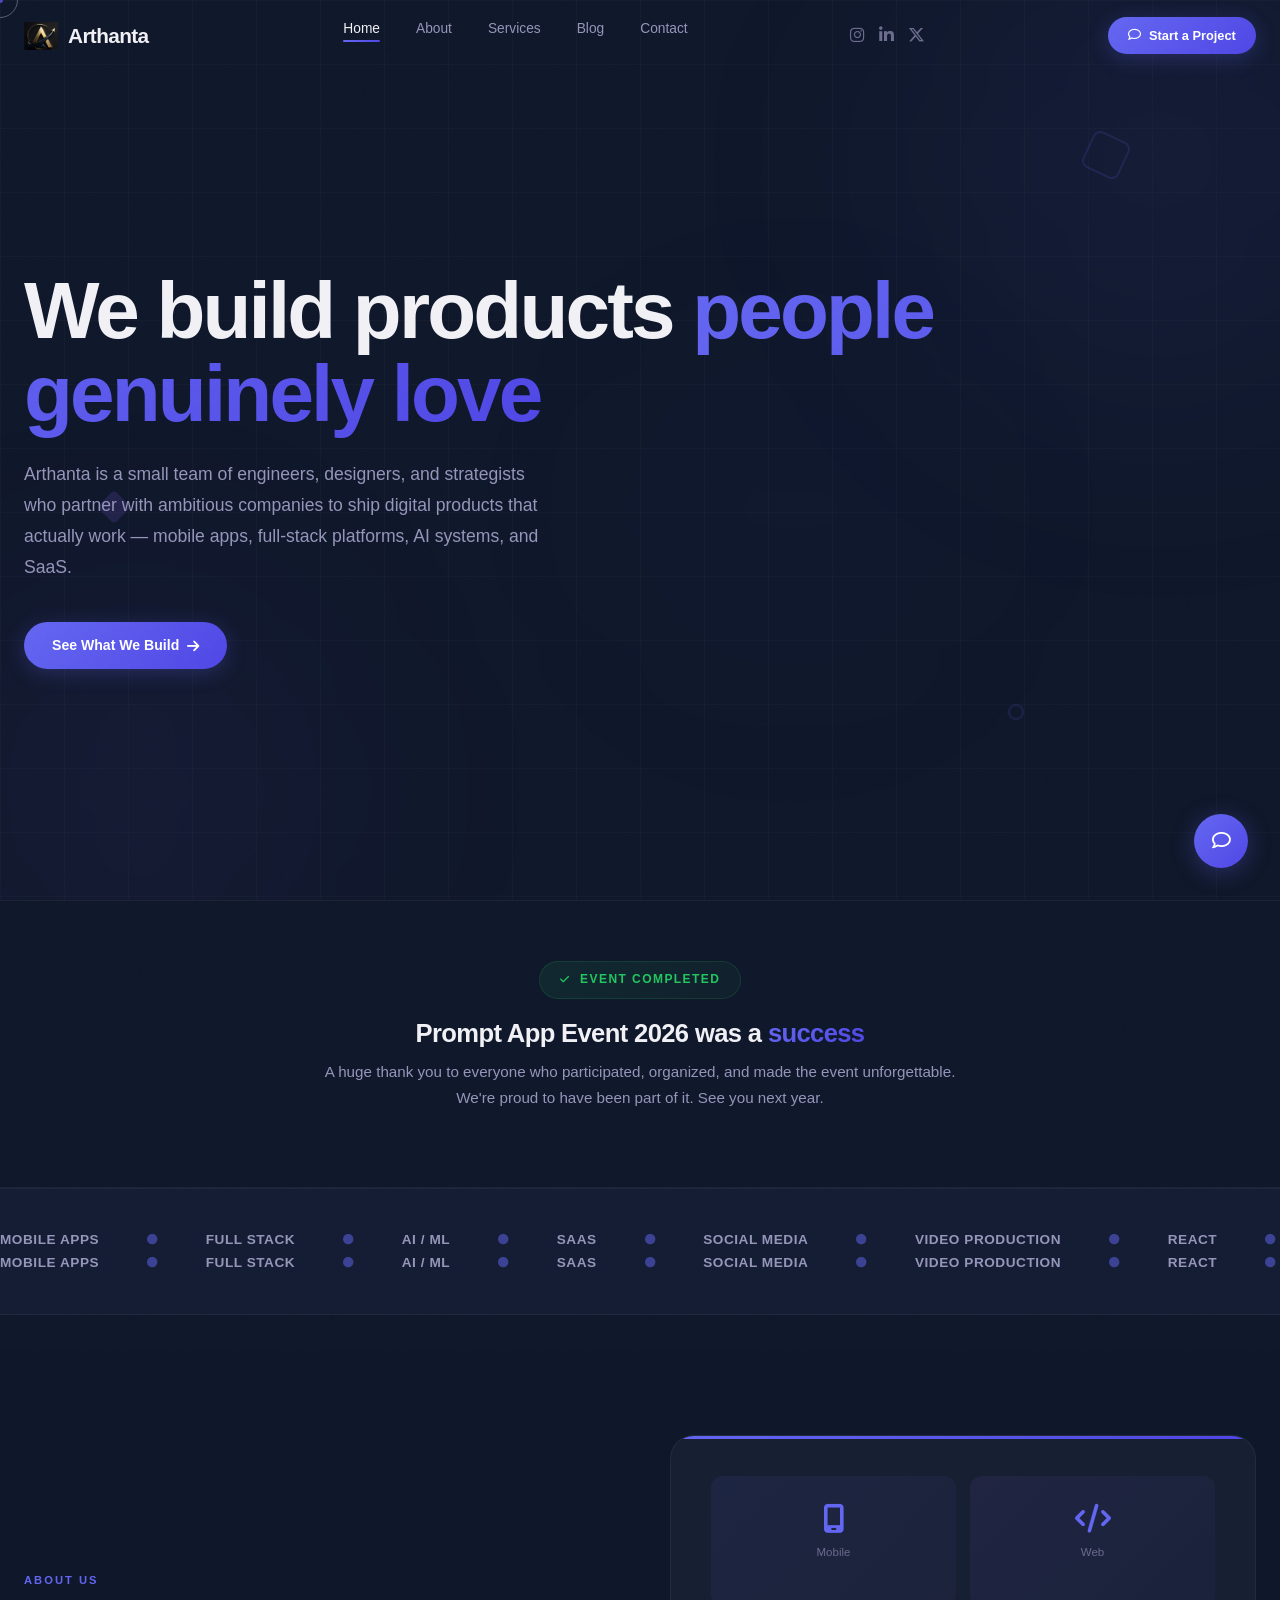
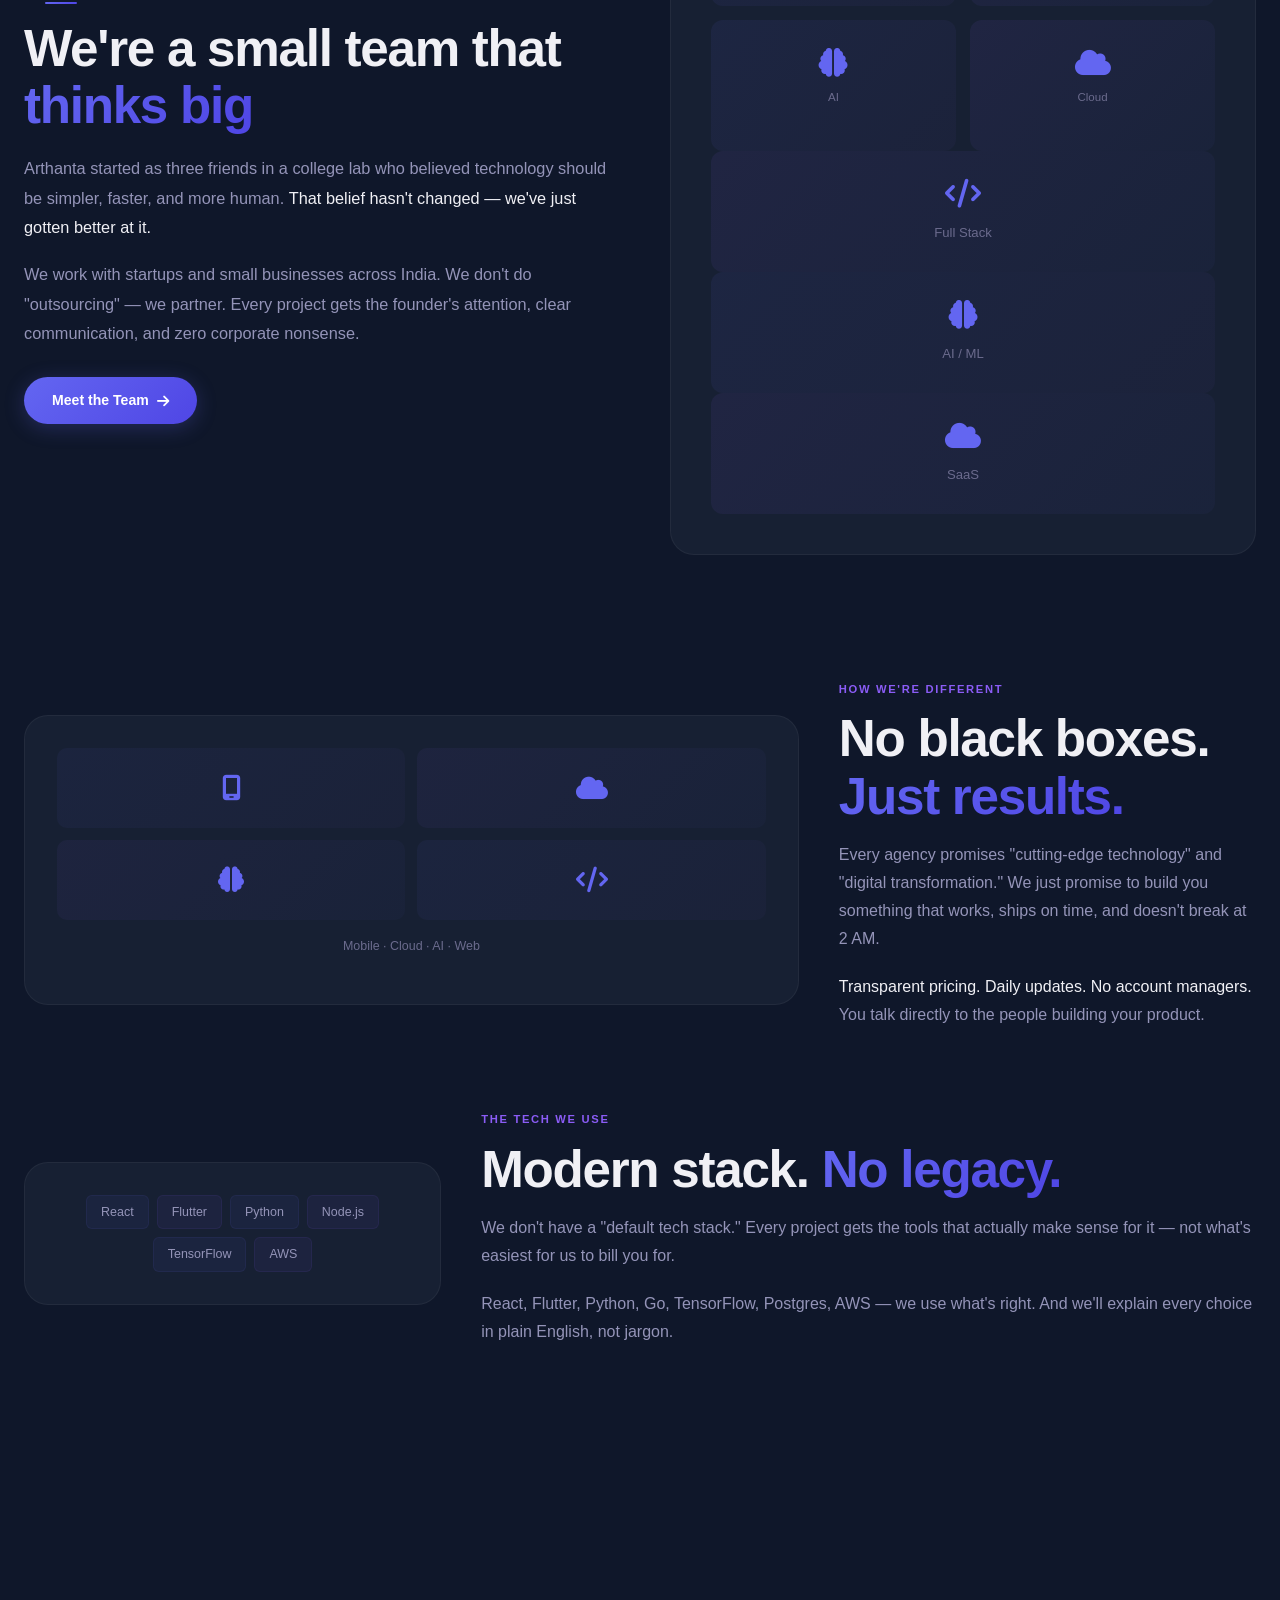
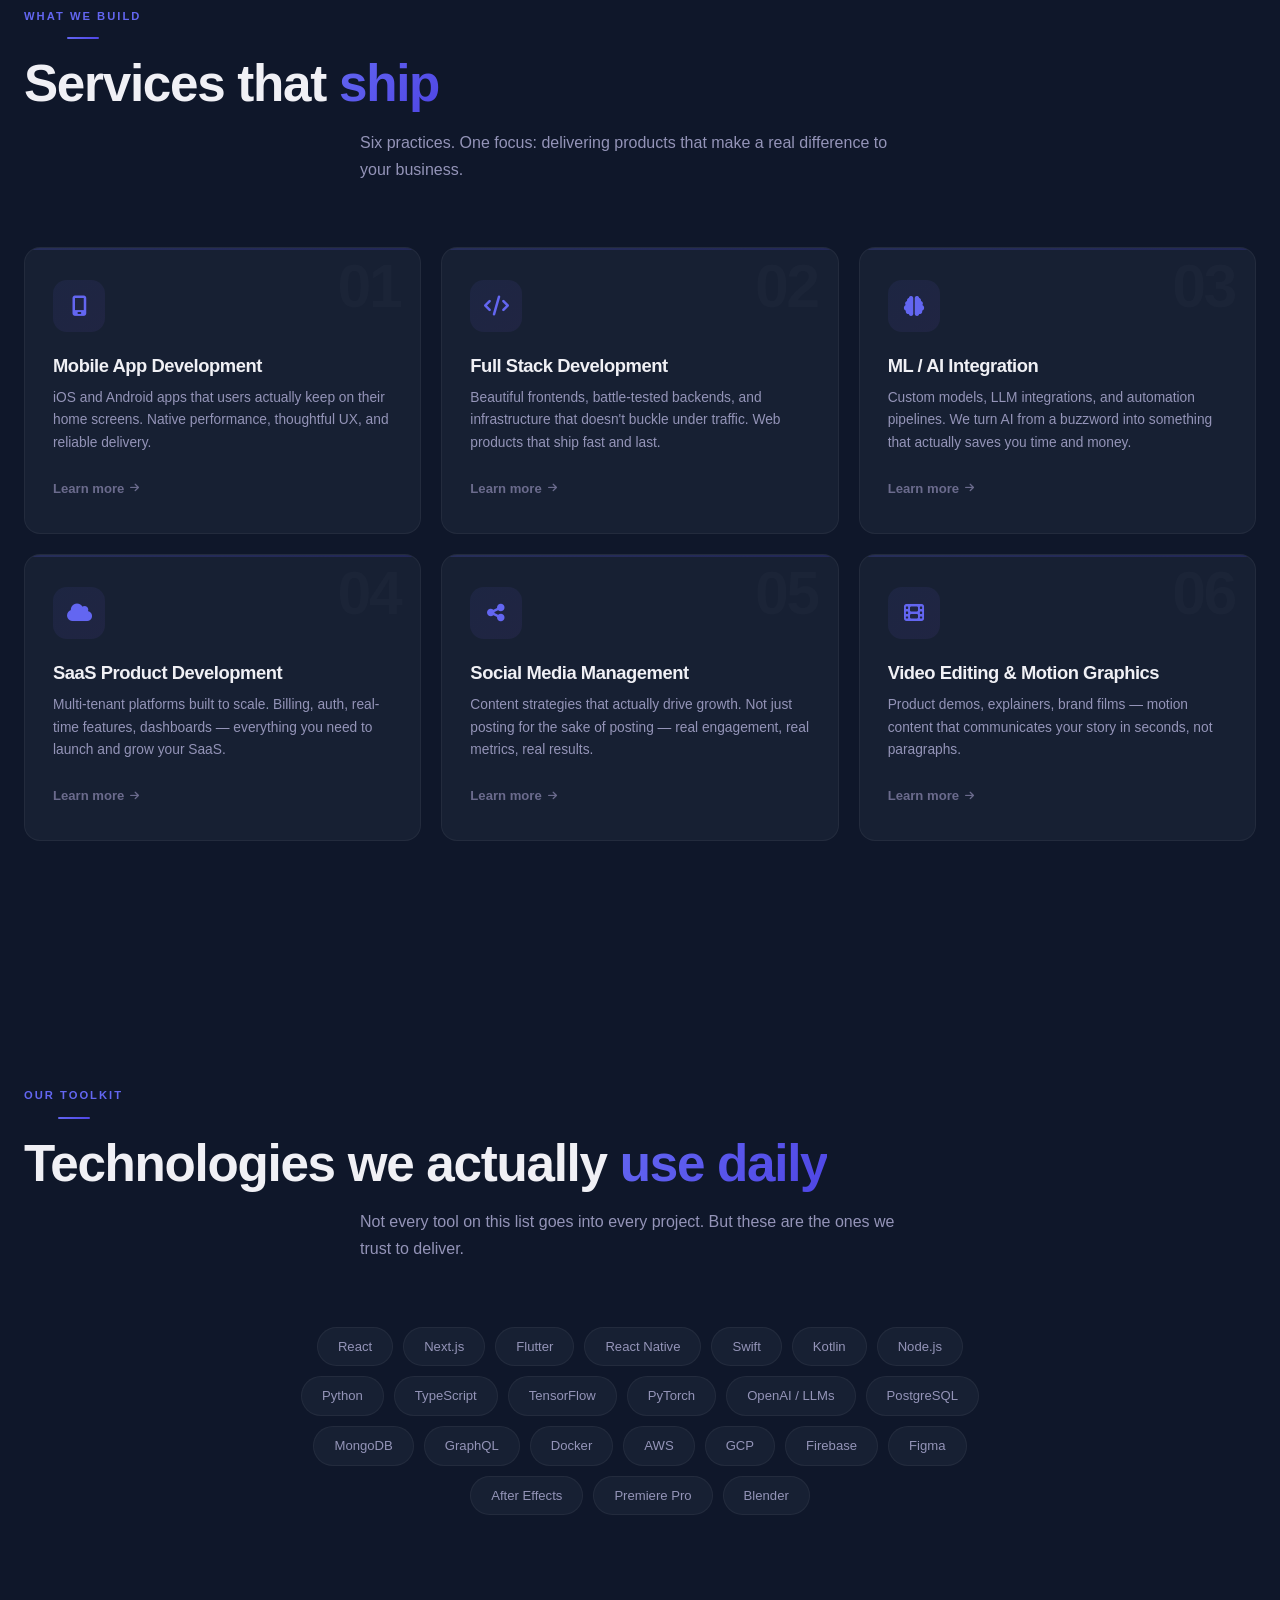
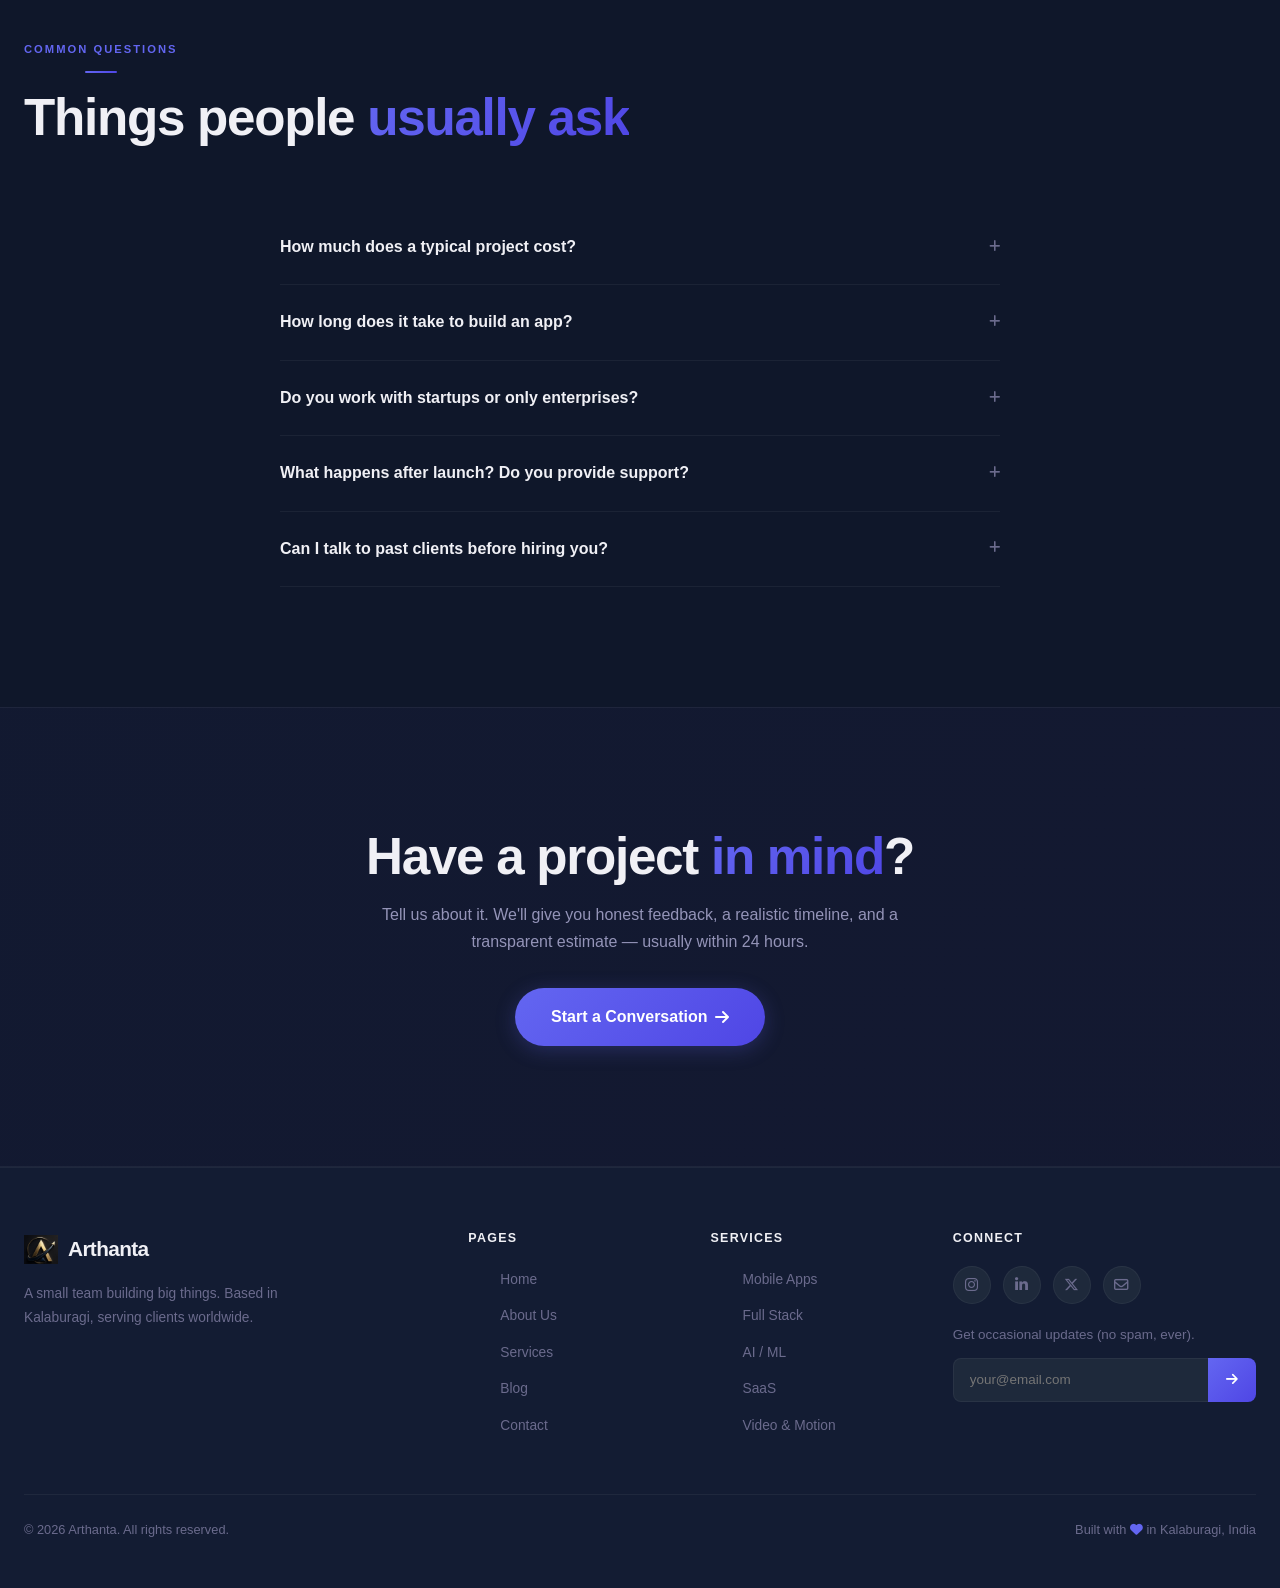
==== commit 99748388: "favicon.ico added" ====
--- a/index.html
+++ b/index.html
@@ -10,6 +10,8 @@
   <meta property="og:description" content="Technology agency building mobile apps, full-stack platforms, AI systems, and SaaS products.">
   <meta property="og:type" content="website">
   <meta name="theme-color" content="#0F172A">
+  <link rel="icon" type="image/jpeg" href="favicon.ico">
+  <link rel="shortcut icon" href="favicon.ico">
 
   <link rel="preconnect" href="https://api.fontshare.com">
   <link rel="preconnect" href="https://fonts.gstatic.com" crossorigin>
